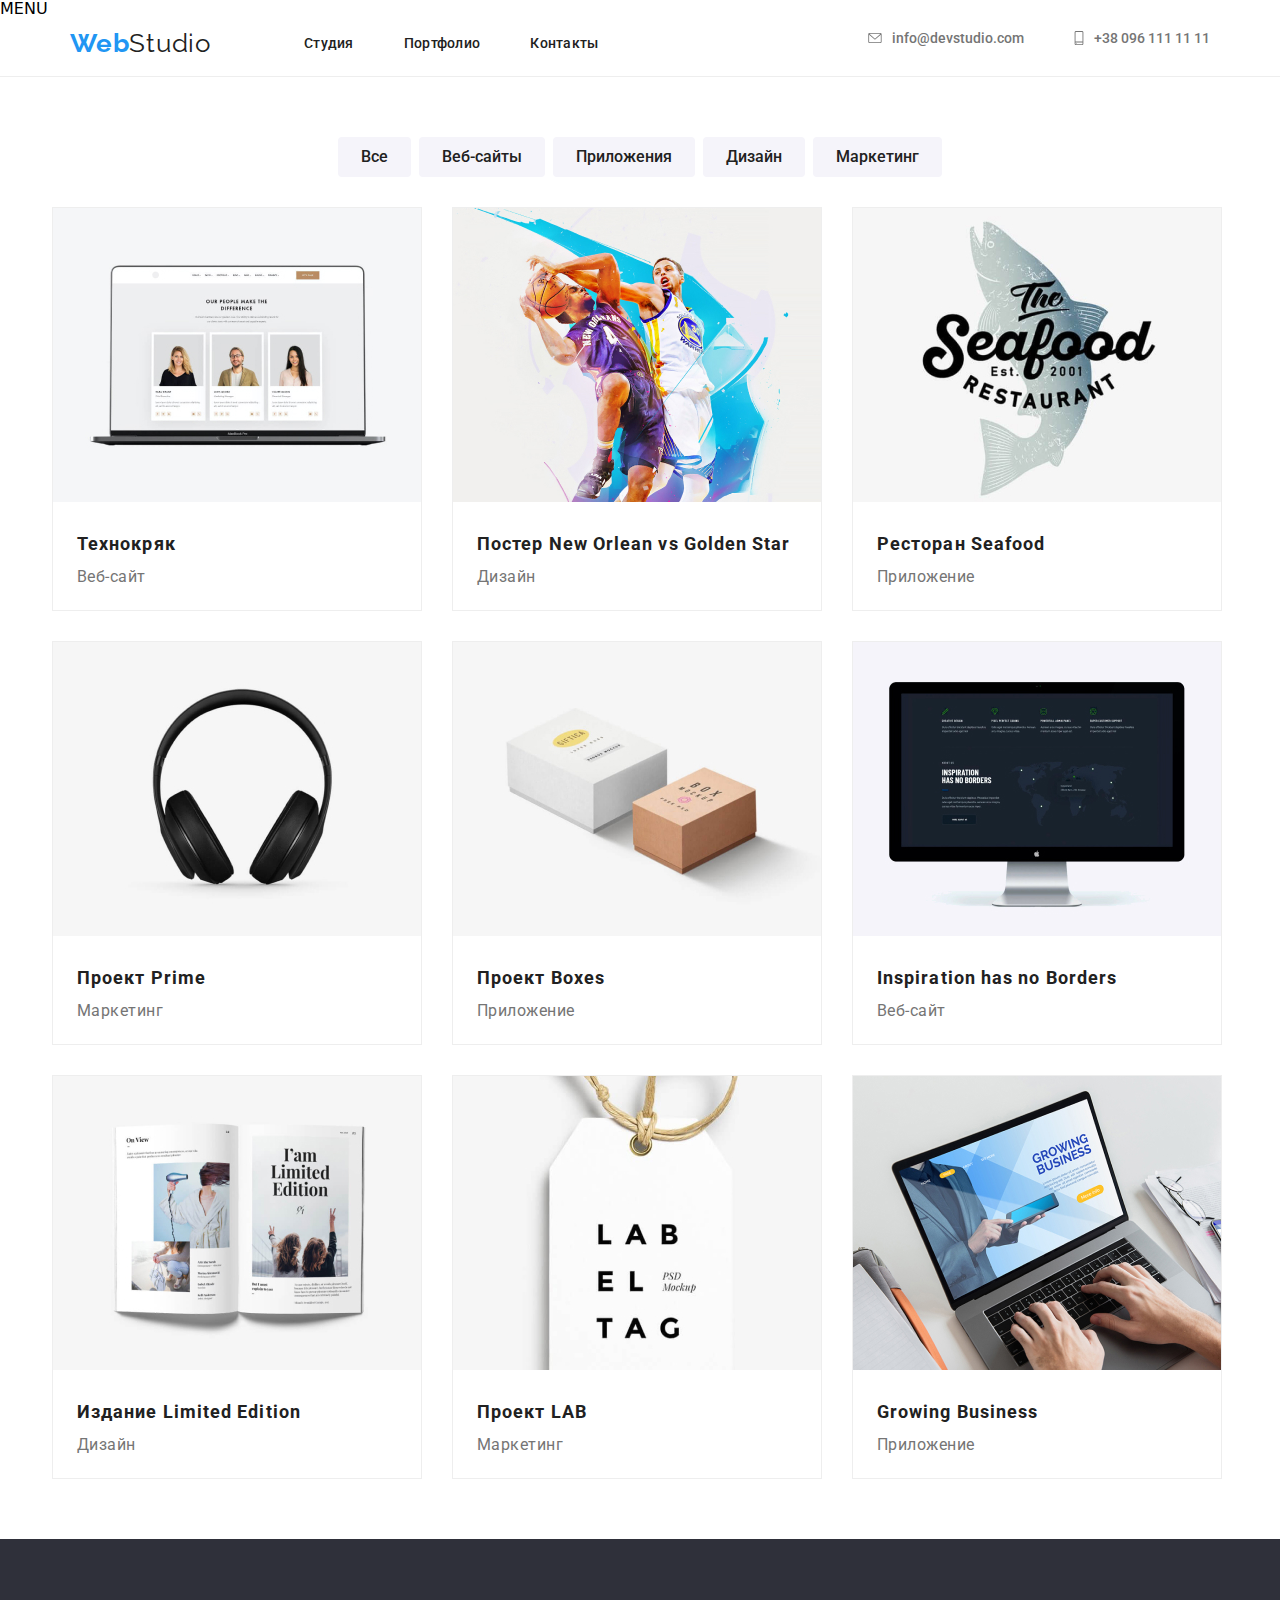
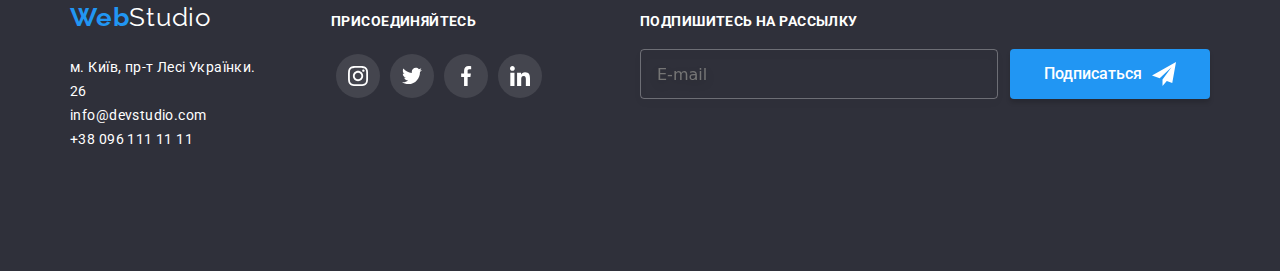
==== portfolio.html @ 4d4c4980 "08" ====
<!DOCTYPE html>
<html lang="en">
<head>
    <meta charset="UTF-8">
    <meta name="viewport" content="width=device-width, initial-scale=1.0">
    <title>WebStudio</title>
    <link rel="stylesheet" href="https://cdnjs.cloudflare.com/ajax/libs/modern-normalize/1.0.0/modern-normalize.min.css">
    <link rel="preconnect" href="https://fonts.gstatic.com">
    <link rel="preconnect" href="https://fonts.gstatic.com">
    <link rel="preconnect" href="https://fonts.gstatic.com">
    <link rel="preconnect" href="https://fonts.gstatic.com">
    <link rel="preconnect" href="https://fonts.gstatic.com">
    <link
        href="https://fonts.googleapis.com/css2?family=Oleo+Script&family=Raleway:wght@700&family=Roboto:wght@400;500;700;900&display=swap"
        rel="stylesheet">
    <link rel="stylesheet" href="./css/main.min.css">
</head>
<body>
<header>
    <nav class="container-nav">
        <div class="logo-header">
            <a class="main-logo" href="./">
                <span class="logo-blue">Web</span><span class="logo">Studio</span>
            </a>
        </div>

        <ul class="head-nav-link">
            <li class="nav-li">
                <a class="nav-link current-link" href="./index.html">Студия</a>
            </li>
            <li class="nav-li">
                <a class="nav-link" href="./portfolio.html">Портфолио</a>
            </li>
            <li class="nav-li">
                <a class="nav-link" href="/">Контакты</a>
            </li>
        </ul>

        <ul class="head-add">
            <li class="add-li">
                <a class="add-link" href="mailto:info@devstudio.com">
                    <svg class="mail-icon" width="16px" height="12px">
                        <use href="./photo/icomoon/symbol-defs.svg#icon-envelope"></use>
                    </svg>
                    info@devstudio.com
                </a>
            </li>
            <li class="add-li">
                <a class="add-link" href="tel:+380961111111">
                    <svg class="tel-icon" width="10px" height="16px">
                        <use href="./photo/icomoon/symbol-defs.svg#icon-smartphone"></use>
                    </svg>
                    +38 096 111 11 11
                </a>
            </li>
        </ul>


        <button type="button" class="menu-button" aria-expanded="false">
            <svg class="header_menu-icon" width="40px" height="40px" aria-label="переключатель меню мобильного">

                <use class="icon-menu" href="./photo/icomoon/symbol-defs.svg#icon-menu"></use>
                <use class="icon-cross" href="./photo/icomoon/symbol-defs.svg#icon-close-phone"></use>
            </svg>
        </button>

        <div class="menu-container" data-menu>
            MENU
        </div>

    </nav>
</header>

    <main>
        <div class="portfolio-section">
            <div class="portfolio-container">
             <!-- BUTTONS -->
                <section class="portfolio-buttons-section">
                    <ul class="portfolio-buttons-ul">
                    <li class="portfolio-buttons-li"><button type="button" class="portfolio-button">Все</button></li>
                    <li class="portfolio-buttons-li"><button type="button" class="portfolio-button">Веб-сайты</button></li>
                    <li class="portfolio-buttons-li"><button type="button" class="portfolio-button">Приложения</button></li>
                    <li class="portfolio-buttons-li"><button type="button" class="portfolio-button">Дизайн</button></li>
                    <li class="portfolio-buttons-li"><button type="button" class="portfolio-button">Маркетинг</button></li>
                    </ul>
                </section>
                
             <!--  PORTFOLIO PHOTO -->
        
                <ul class="photo-ul">
                    <li class="photo-element">
                            <a class="pic-link" href="#">
                                <div class="photo-portfolio">
                                    <img class="portfolio_photo-file" src="./photoPortfolio/img.jpg" alt="фото сайта">
                                    <div class="portfolio-overlay">
                                        <p class="ppt">
                                            Технокряк это современная площадка распространения коронавируса.
                                             Компании используют эту платформу для цифрового
                                            шпионажа и атак на защищённые сервера конкурентов.
                                        </p>
                                    </div>
                                </div>
                                
                                <div class="Portfolio-text">
                                    <h4 class="name-project">Технокряк</h4>
                                    <p class="about-project">Веб-сайт</p>
                                </div>
                            </a>
                    </li>
                        
                    <li class="photo-element">
                            <a class="pic-link" href="#">
                                <div class="photo-portfolio">
                                    <img class="portfolio_photo-file" src="./photoPortfolio/img-2.jpg" alt="постер дизайн">
                                    <div class="portfolio-overlay">
                                    
                                    </div>
                                </div>
                                
                                <div class="Portfolio-text">
                                    <h4 class="name-project">Постер New Orlean vs Golden Star</h4>
                                    <p class="about-project">Дизайн</p>
                                </div>
                            </a>
                    </li>
                        
                    <li class="photo-element">
                            <a class="pic-link" href="#">
                                <div class="photo-portfolio">
                                    <img class="portfolio_photo-file" src="./photoPortfolio/img-3.jpg" alt="Приложения ресторана" >
                                    <div class="portfolio-overlay">
                                    </div>
                                 </div>    
                            
                            <div class="Portfolio-text">
                                <h4 class="name-project">Ресторан Seafood</h4>
                                <p class="about-project">Приложение</p>
                            </div>
                            </a>
                    </li>
                        
                    <li class="photo-element">
                            <a class="pic-link" href="#">
                                <div class="photo-portfolio">
                                    <img class="portfolio_photo-file" src="./photoPortfolio/img-4.jpg" alt="фото наушников" >
                                    <div class="portfolio-overlay">
                                    
                                    </div>
                                </div>
                                <div class="Portfolio-text">
                                    <h4 class="name-project">Проект Prime</h4>
                                    <p class="about-project">Маркетинг</p>
                                </div>
                            </a>
                    </li>
                        
                    <li class="photo-element">
                            <a class="pic-link" href="#">
                                <div class="photo-portfolio">
                                    <img class="portfolio_photo-file" src="./photoPortfolio/img-5.jpg" alt="коробки" >
                                    <div class="portfolio-overlay">
                                    
                                    </div>
                                </div>
                                <div class="Portfolio-text">
                                    <h4 class="name-project">Проект Boxes</h4>
                                    <p class="about-project">Приложение</p>
                                </div>
                            </a>
                    </li>
                        
                    <li class="photo-element">
                            <a class="pic-link" href="#">
                                <div class="photo-portfolio">
                                    <img class="portfolio_photo-file" src="./photoPortfolio/img-6.jpg" alt="Фото Веб-сайт" >
                                    <div class="portfolio-overlay">
                                    
                                    </div>
                                </div>
                                <div class="Portfolio-text">
                                    <h4 class="name-project">Inspiration has no Borders</h4>
                                    <p class="about-project">Веб-сайт</p>
                                </div>
                            </a>
                    </li>
                        
                    <li class="photo-element">
                            <a class="pic-link" href="#">
                                <div class="photo-portfolio">
                                    <img class="portfolio_photo-file" src="./photoPortfolio/img-7.jpg" alt="книга" >
                                    <div class="portfolio-overlay">
                                    
                                    </div>
                                </div>
                                <div class="Portfolio-text">
                                    <h4 class="name-project">Издание Limited Edition</h4>
                                    <p class="about-project">Дизайн</p>
                                </div>
                            </a>
                    </li>
                        
                    <li class="photo-element">
                            <a class="pic-link" href="#">
                                <div class="photo-portfolio">
                                    <img class="portfolio_photo-file" src="./photoPortfolio/img-8.jpg" alt="бирка" >
                                    <div class="portfolio-overlay">
                                    
                                    </div>
                                </div>
                                <div class="Portfolio-text">
                                    <h4 class="name-project">Проект LAB</h4>
                                    <p class="about-project">Маркетинг</p>
                                </div>
                            </a>
                    </li>
                        
                    <li class="photo-element">
                            <a class="pic-link" href="#">
                                <div class="photo-portfolio">
                                    <img class="portfolio_photo-file" src="./photoPortfolio/img-9.jpg" alt="ноутбук" >
                                    <div class="portfolio-overlay">
                                    
                                    </div>
                                </div>
                                <div class="Portfolio-text">
                                <h4 class="name-project">Growing Business</h4>
                                <p class="about-project">Приложение</p>
                                </div>
                            </a>
                    </li>
                </ul>
            </div>
        </div>
    </main>

<footer>
    <div class="footer-container">
        <!-- Addres -->
        <div class="footer_tablet-container">
            <div class="footer_address-logo">
                <div class="footer-logo">
                    <a href="./"><span class="logo-foot">Web</span><span class="logo-white">Studio</span></a>
                </div>

                <div class=".footer_addres-container">
                    <ul class="footer-ul">
                        <li>
                            <a class="footer_addres"
                                href="https://www.google.com.ua/maps/place/%D0%B1%D1%83%D0%BB%D1%8C%D0%B2%D0%B0%D1%80+%D0%9B%D0%B5%D1%81%D1%96+%D0%A3%D0%BA%D1%80%D0%B0%D1%97%D0%BD%D0%BA%D0%B8,+26,+%D0%9A%D0%B8%D1%97%D0%B2,+02000/@50.4265807,30.5361971,17z/data=!3m1!4b1!4m5!3m4!1s0x40d4cf0e033ecbe9:0x57a4dffefec77da0!8m2!3d50.4265807!4d30.5383858?hl=uk">
                                м. Київ, пр-т Лесі Українки. 26
                            </a>
                        </li>
                        <li>
                            <a class="footer_addres" href="mailto:info@devstudio.com">info@devstudio.com</a>
                        </li>
                        <li>
                            <a class="footer_addres" href="tel:+380961111111">+38 096 111 11 11</a>
                        </li>
                    </ul>
                </div>
            </div>
            <!-- Social -->
            <div class="footer-social">
                <div class="foot-txt">
                    <h3 class="follow-text">ПРИСОЕДИНЯЙТЕСЬ</h3>
                </div>

                <div class="footer_social-container">
                    <ul class="social-block-footer">
                        <li class="social-li">
                            <a class="social-link-footer" href="">
                                <svg class="social-icon">
                                    <use href="./photo/icomoon/symbol-defs.svg#icon-instagram"></use>
                                </svg>
                            </a>
                        </li>
                        <li class="social-li">
                            <a class="social-link-footer" href="">
                                <svg class="social-icon">
                                    <use href="./photo/icomoon/symbol-defs.svg#icon-twitter"></use>
                                </svg>
                            </a>
                        </li>
                        <li class="social-li">
                            <a class="social-link-footer" href="">
                                <svg class="social-icon">
                                    <use href="./photo/icomoon/symbol-defs.svg#icon-facebook"></use>
                                </svg>
                            </a>
                        </li>
                        <li class="social-li">
                            <a class="social-link-footer" href="">
                                <svg class="social-icon">
                                    <use href="./photo/icomoon/symbol-defs.svg#icon-linkedin"></use>
                                </svg>
                            </a>
                        </li>
                    </ul>
                </div>
            </div>
        </div>
        <!-- Follow modal -->
        <div class="send-container">
            <p class="follow-text">Подпишитесь на рассылку</p>
            <form autocomplete="off" class="footer-form">
                <label>
                    <input type="email" placeholder="E-mail" class="footer-follow" />
                </label>

                <button class="follow-button">
                    Подписаться
                    <svg class="sand-icon">
                        <use href="./photo/icomoon/symbol-defs.svg#icon-icon-send"></use>
                    </svg>
                </button>
            </form>
        </div>
    </div>
</footer>
    
</body>
</html>
---- css/main.min.css ----
.modal{top:50%;left:50%;-webkit-transform:translate(-50%, -50%);transform:translate(-50%, -50%)}body{background-color:#fff}ul{margin:0;padding:0;list-style:none}li{list-style:none}a{text-decoration:none;font-style:normal}p{color:#757575}.container{width:1170px;padding-left:15px;padding-right:15px;margin-left:auto;margin-right:auto}.footer-container{margin-left:auto;margin-right:auto;width:480px;padding-left:15px;padding-right:15px;background-color:#2f303a;padding-top:60px;padding-bottom:60px}@media screen and (min-width: 768px){.footer-container{width:768px}}@media screen and (min-width: 1170px){.footer-container{width:1170px;-webkit-box-align:baseline;-ms-flex-align:baseline;align-items:baseline;-webkit-box-pack:justify;-ms-flex-pack:justify;justify-content:space-between;display:-webkit-box;display:-ms-flexbox;display:flex}}@media screen and (min-width: 1170px){footer{max-width:1600px;background-color:#2f303a}.footer-social{margin-left:70px}}@media screen and (min-width: 480px) and (max-width: 767px){.footer_tablet-container{display:inline-block}}@media screen and (min-width: 768px){.footer_tablet-container{display:-webkit-box;display:-ms-flexbox;display:flex;-ms-flex-pack:distribute;justify-content:space-around}}@media screen and (min-width: 1170px){.footer_tablet-container{-webkit-box-align:baseline;-ms-flex-align:baseline;align-items:baseline;-webkit-box-pack:justify;-ms-flex-pack:justify;justify-content:space-between;display:-webkit-box;display:-ms-flexbox;display:flex}}.footer-logo{display:-webkit-box;display:-ms-flexbox;display:flex;-webkit-box-pack:center;-ms-flex-pack:center;justify-content:center}@media screen and (min-width: 1170px){.footer-logo{-webkit-box-pack:start;-ms-flex-pack:start;justify-content:start}}.footer_social-container{display:-webkit-box;display:-ms-flexbox;display:flex;-webkit-box-pack:center;-ms-flex-pack:center;justify-content:center;margin-top:20px;margin-bottom:60px}.logo-foot{color:#2196f3;font-family:Raleway;font-size:26px;font-style:normal;font-weight:700;line-height:31px;letter-spacing:0.03em;text-align:left}.logo-white{color:#fff;font-family:Raleway;font-size:26px;font-style:normal;font-weight:400;line-height:36px;letter-spacing:0.03em;text-align:left}.footer_addres{color:#fff;font-family:Roboto;font-size:14px;font-style:normal;font-weight:400;line-height:24px;letter-spacing:0.03em}.footer-ul{text-align:center;margin-top:20px;margin-bottom:60px}@media screen and (min-width: 1170px){.footer-ul{text-align:left}}.footer_social-container{display:-webkit-box;display:-ms-flexbox;display:flex;-webkit-box-pack:center;-ms-flex-pack:center;justify-content:center;margin-top:20px;margin-bottom:60px}.social-block-footer{display:-webkit-inline-box;display:-ms-inline-flexbox;display:inline-flex;-webkit-box-pack:justify;-ms-flex-pack:justify;justify-content:space-between;-webkit-box-align:center;-ms-flex-align:center;align-items:center}.social-link-footer{border-radius:50%;display:-webkit-inline-box;display:-ms-inline-flexbox;display:inline-flex;-webkit-box-pack:center;-ms-flex-pack:center;justify-content:center;-webkit-box-align:center;-ms-flex-align:center;align-items:center;width:44px;height:44px;color:#fff;background-color:rgba(255,255,255,0.1);-webkit-transition:background-color 250ms linear;transition:background-color 250ms linear}.social-link-footer:hover,.social-link-footer:focus{color:#fff;background-color:#2196f3}.social-li{margin:5px}.send-container{width:450px;text-align:center}@media screen and (min-width: 768px){.send-container{margin-right:auto;margin-left:auto}}@media screen and (min-width: 1170px){.send-container{margin-left:93px;margin-right:0;text-align:left;width:auto}}.follow-text{text-align:center;margin:0;font-family:Roboto;font-size:14px;font-style:normal;font-weight:700;line-height:16px;letter-spacing:0.03em;color:#ffffff;text-transform:uppercase}@media screen and (min-width: 1170px){.follow-text{text-align:left}}.send-container .follow-text{margin-bottom:20px}.footer-form{margin-right:auto;margin-left:auto}@media screen and (min-width: 1170px){.footer-form{display:-webkit-box;display:-ms-flexbox;display:flex;-webkit-box-align:center;-ms-flex-align:center;align-items:center}}.footer-follow{color:#ffffff;width:450px;height:50px;border:1px solid rgba(255,255,255,0.3);-webkit-box-sizing:border-box;box-sizing:border-box;-webkit-filter:drop-shadow(0px 4px 4px rgba(0,0,0,0.15));filter:drop-shadow(0px 4px 4px rgba(0,0,0,0.15));border-radius:4px;background:rgba(33,150,243,0);padding-left:16px}@media screen and (min-width: 1170px){.footer-follow{width:358px}}.follow-button{margin-top:20px;display:-webkit-inline-box;display:-ms-inline-flexbox;display:inline-flex;-webkit-box-align:center;-ms-flex-align:center;align-items:center;-webkit-box-pack:center;-ms-flex-pack:center;justify-content:center;width:200px;height:50px;border-style:none;outline:none;font-family:Roboto;font-size:16px;font-style:normal;font-weight:500;color:#fff;background-color:#2196f3;-webkit-box-shadow:0px 4px 4px rgba(0,0,0,0.15);box-shadow:0px 4px 4px rgba(0,0,0,0.15);border:1px solid transparent;border-radius:4px;text-align:center;text-decoration:none;line-height:26px}@media screen and (min-width: 1170px){.follow-button{margin-left:12px;margin-top:0}}.sand-icon{margin-left:10px;width:24px;height:24px;fill:#fff}.is-hidden{display:none}.backdrop{position:fixed;top:0;left:0;width:100%;height:100%;background-color:rgba(0,0,0,0.2)}.modal{width:528px;height:581px;background-color:#fff;position:absolute}.modal-close{position:absolute;top:8px;right:8px;width:30px;height:30px;border-radius:50%;background:#ffffff;border:1px solid rgba(0,0,0,0.1)}.modal-x{position:absolute;top:50%;left:50%;-webkit-transform:translate(-50%, -50%);transform:translate(-50%, -50%);fill:#212121}.modal-close .modal-x:hover{fill:#2196f3}.modal-container{display:inline-block;margin:40px}.modal-text{margin:0;padding-bottom:12px;font-family:Roboto;font-size:20px;font-style:normal;font-weight:700;line-height:23px;letter-spacing:0.03em}.input{width:448px;height:40px;border:1px solid rgba(33,33,33,0.2);-webkit-box-sizing:border-box;box-sizing:border-box;border-radius:4px;padding-left:35px}.input:focus,.input:hover{border:1px solid #2196f3;cursor:pointer}.input:focus+.modal-icon{fill:#2196f3}.input:hover+.modal-icon{fill:#2196f3}.textarea-madal{width:448px;height:120px;border:1px solid rgba(33,33,33,0.2);-webkit-box-sizing:border-box;box-sizing:border-box;border-radius:4px}.name-modal{margin-bottom:4px;font-family:Roboto;font-style:normal;font-weight:normal;font-size:12px;line-height:14px;letter-spacing:0.01em;color:#757575}.phone-modal{margin-bottom:4px;margin-top:10px;font-family:Roboto;font-style:normal;font-weight:normal;font-size:12px;line-height:14px;letter-spacing:0.01em;color:#757575}.mail-modal{margin-bottom:4px;margin-top:10px;font-family:Roboto;font-style:normal;font-weight:normal;font-size:12px;line-height:14px;letter-spacing:0.01em;color:#757575}.text-extra{margin-bottom:4px;margin-top:10px;font-family:Roboto;font-size:12px;line-height:14px;letter-spacing:0.01em;color:#757575}.textarea-madal{border:1px solid rgba(33,33,33,0.2);-webkit-box-sizing:border-box;box-sizing:border-box;border-radius:4px;resize:none;padding-top:12px;padding-left:16px}.textarea-madal:focus,.textarea-madal:hover{border:1px solid #2196f3;cursor:pointer}.checkbox-modal{margin-top:20px}.label{display:-webkit-box;display:-ms-flexbox;display:flex;-webkit-box-align:center;-ms-flex-align:center;align-items:center}.checkbox{-webkit-appearance:none;-moz-appearance:none;appearance:none}.checkbox-icon{display:inline-block;width:16px;height:15px;border:2px solid black;border-radius:4px;margin-right:7px}.checkbox:checked+.checkbox-icon{border-color:transparent;background-color:#2196f3;background-image:url(../photo/icon-check.svg);background-size:contain;background-origin:border-box}.text-agre{font-family:Roboto;font-style:normal;font-weight:normal;font-size:14px;line-height:24px;letter-spacing:0.03em;color:#757575}.agre-link{font-family:Roboto;font-style:normal;font-weight:normal;font-size:14px;line-height:24px;letter-spacing:0.03em;-webkit-text-decoration-line:underline;text-decoration-line:underline;color:#2196f3}.button-modal{margin-left:50%;margin-right:50%;-webkit-transform:translateX(-50%);transform:translateX(-50%);margin-top:30px;width:200px;height:50px;border-style:none;outline:none;font-family:Roboto;font-size:16px;font-style:normal;font-weight:500;color:#fff;border:1px solid transparent;border-radius:4px;text-align:center;text-decoration:none;line-height:26px;background-color:#2196f3;-webkit-box-shadow:0px 1px 3px rgba(0,0,0,0.12),0px 1px 1px rgba(0,0,0,0.14),0px 2px 1px rgba(0,0,0,0.2);box-shadow:0px 1px 3px rgba(0,0,0,0.12),0px 1px 1px rgba(0,0,0,0.14),0px 2px 1px rgba(0,0,0,0.2)}.modal-icon-container{position:relative}.modal-icon{position:absolute;left:12px;top:50%;-webkit-transform:translateY(-50%);transform:translateY(-50%);width:18px;height:18px;fill:#212121}header{border-bottom:1px solid #eeeeee;position:relative}.container-nav{background-color:#fff;-webkit-box-align:center;-ms-flex-align:center;align-items:center;display:-webkit-box;display:-ms-flexbox;display:flex;width:450px;padding-left:15px;padding-right:15px;margin-left:auto;margin-right:auto}.container-nav .logo-blue{color:#2196f3;font-family:Raleway;font-style:normal;font-weight:bold;font-size:24px;line-height:28px;letter-spacing:0.03em}@media screen and (min-width: 1170px){.container-nav .logo-blue{color:#2196f3;font-family:Raleway;font-size:26px;font-style:normal;font-weight:700;line-height:31px;letter-spacing:0.03em;text-align:left}}.container-nav .logo{color:#212121;font-family:Raleway;font-style:normal;font-weight:bold;font-size:24px;line-height:28px;letter-spacing:0.03em}@media screen and (min-width: 1170px){.container-nav .logo{color:#212121;font-family:Raleway;font-size:26px;font-style:normal;font-weight:400;line-height:36px;letter-spacing:0.03em;text-align:left}}.container-nav .logo-header{padding-top:16px;padding-bottom:16px}@media screen and (min-width: 1170px){.container-nav .logo-header{padding-top:24px;padding-bottom:15px}}.container-nav .menu-button{z-index:1;left:0;background-color:transparent;border:none;cursor:pointer;color:#212121;margin-left:auto}@media screen and (min-width: 767px){.container-nav .menu-button{display:none}}.container-nav .header_menu-icon{fill:currentColor}.container-nav .menu-button .icon-cross{display:none}.container-nav .menu-button.is-open .icon-cross{display:block}.container-nav .menu-button.is-open .icon-menu{display:none}.container-nav .menu-container{position:absolute;background-color:#fff;top:0;right:0;left:0;width:100vh}.container-nav .menu-container.is-open{display:block}.container-nav .head-nav-link{display:none}@media screen and (min-width: 768px){.container-nav .head-nav-link{display:-webkit-box;display:-ms-flexbox;display:flex;margin-left:88px}}@media screen and (min-width: 1170px){.container-nav .head-nav-link{display:-webkit-box;display:-ms-flexbox;display:flex;margin-left:93px}}.container-nav .nav-link{position:relative;display:block;padding-top:25px;padding-bottom:25px;margin-top:10px;color:#212121;font-family:Roboto;font-size:14px;font-weight:500;line-height:16px;letter-spacing:0.02em;-webkit-transition:color 250ms linear;transition:color 250ms linear}.container-nav .nav-link::after{content:"";position:absolute;bottom:0;left:0;display:block;width:100%;height:4px;border-radius:4px;background-color:#2196f3;opacity:0;-webkit-transition:opacity 250ms linear;transition:opacity 250ms linear}.container-nav .nav-link .current-link.nav-link::after,.container-nav .nav-link .nav-link:hover::after{opacity:1}.container-nav .nav-link:hover::after,.container-nav .nav-link:focus::after{opacity:1}.container-nav .nav-link:focus,.container-nav .nav-link:hover{color:#2196f3}.container-nav .head-nav-link .nav-li+.nav-li{margin-left:50px}.container-nav .head-add{display:none}@media (min-width: 768px){.container-nav .head-add{display:block;margin-left:auto}}@media screen and (min-width: 1170px){.container-nav .head-add{display:-webkit-box;display:-ms-flexbox;display:flex;margin-left:auto}}.container-nav .tel-icon{margin-right:8px;fill:currentColor;width:10px;height:14px}@media screen and (min-width: 1170px){.container-nav .tel-icon{margin-right:10px}}.container-nav .mail-icon{margin-right:8px;fill:currentColor;width:14px;height:10px}@media screen and (min-width: 1170px){.container-nav .mail-icon{margin-right:10px}}.container-nav .add-link{padding-top:5px;padding-bottom:5px;color:#757575;font-family:Roboto;font-size:12px;font-style:normal;font-weight:500;-webkit-transition:color 250ms linear;transition:color 250ms linear}.container-nav .add-link:focus,.container-nav .add-link:hover{color:#2196f3}@media screen and (min-width: 1170px){.container-nav .add-link{display:-webkit-inline-box;display:-ms-inline-flexbox;display:inline-flex;-webkit-box-align:center;-ms-flex-align:center;align-items:center;-webkit-box-pack:center;-ms-flex-pack:center;justify-content:center;padding-top:20px;padding-bottom:20px;color:#757575;font-family:Roboto;font-size:14px;font-style:normal;font-weight:500;-webkit-transition:color 250ms linear;transition:color 250ms linear}.container-nav .add-link:focus,.container-nav .add-link:hover{color:#2196f3}}@media screen and (min-width: 1170px){.container-nav .head-add .add-li+.add-li{margin-left:50px}}@media screen and (min-width: 768px){.container-nav{width:738px}}@media screen and (min-width: 1170px){.container-nav{width:1170px}}.hero-section{margin-left:auto;margin-right:auto;min-width:480px}.hero-container{background-image:-webkit-gradient(linear, left top, left bottom, from(rgba(47,48,58,0.4)), to(rgba(47,48,58,0.4))),url(../photo/img_tel/Header.jpg);background-image:linear-gradient(to bottom, rgba(47,48,58,0.4), rgba(47,48,58,0.4)),url(../photo/img_tel/Header.jpg);background-color:#2f303a;background-position:center;background-size:cover;background-repeat:no-repeat;display:-webkit-box;display:-ms-flexbox;display:flex;height:400px;-webkit-box-orient:vertical;-webkit-box-direction:normal;-ms-flex-direction:column;flex-direction:column;-webkit-box-align:center;-ms-flex-align:center;align-items:center;-webkit-box-pack:center;-ms-flex-pack:center;justify-content:center}@media screen and (min-device-pixel-ratio: 2), screen and (-webkit-min-device-pixel-ratio: 2), screen and (min-resolution: 192dpi), screen and (min-resolution: 2dppx){.hero-container{background-image:-webkit-gradient(linear, left top, left bottom, from(rgba(47,48,58,0.4))),url(../photo/img_tel/Header_2x.jpg);background-image:linear-gradient(to bottom rgba(47,48,58,0.4), rgba(47,48,58,0.4)),url(../photo/img_tel/Header_2x.jpg)}}@media screen and (min-width: 768px){.hero-container{background-image:-webkit-gradient(linear, left top, left bottom, from(rgba(47,48,58,0.4))),url(../photo/img_tab/Header.jpg);background-image:linear-gradient(to bottom rgba(47,48,58,0.4), rgba(47,48,58,0.4)),url(../photo/img_tab/Header.jpg)}}@media screen and (min-width: 768px) and (min-device-pixel-ratio: 2), screen and (min-width: 768px) and (-webkit-min-device-pixel-ratio: 2), screen and (min-width: 768px) and (min-resolution: 192dpi), screen and (min-width: 768px) and (min-resolution: 2dppx){.hero-container{background-image:-webkit-gradient(linear, left top, left bottom, from(rgba(47,48,58,0.4))),url(../photo/img_tab/Header_2x.jpg);background-image:linear-gradient(to bottom rgba(47,48,58,0.4), rgba(47,48,58,0.4)),url(../photo/img_tab/Header_2x.jpg)}}@media screen and (min-width: 1170px){.hero-container{background-image:-webkit-gradient(linear, left top, left bottom, from(rgba(47,48,58,0.4)), to(rgba(47,48,58,0.4))),url(../photo/hero-overlay-after.jpg);background-image:linear-gradient(to bottom, rgba(47,48,58,0.4), rgba(47,48,58,0.4)),url(../photo/hero-overlay-after.jpg)}}.hero-button{padding:10px 32px;margin-top:30px;min-width:200px;height:50px;border-style:none;outline:none;font-family:Roboto;font-size:16px;font-style:normal;font-weight:700;color:#fff;background-color:#2196f3;border:1px solid transparent;border-radius:4px;text-align:center;text-decoration:none;line-height:1px}.hero-text{color:#fff;font-family:Roboto;font-size:26px;margin-top:0px;margin-bottom:0px;font-style:normal;font-weight:900;font-size:26px;line-height:42px;text-align:center;letter-spacing:0.06em;text-transform:uppercase}@media screen and (min-width: 1170px){.hero-text{font-size:44px;font-style:normal;line-height:60px;margin-top:0px;margin-bottom:0px}}.hero-text-container{width:360px;margin:0 auto}@media screen and (min-width: 1170px){.hero-text-container{width:696px;margin:0 auto}}.advantage-section{margin-top:60px;margin-bottom:60px}@media screen and (min-width: 1170px){.advantage-section{margin-top:94px}}.advantage_container{width:480px;padding-left:15px;padding-right:15px;margin-left:auto;margin-right:auto}@media screen and (min-width: 768px){.advantage_container{width:738px;padding:0}}@media screen and (min-width: 1170px){.advantage_container{width:1170px}}@media screen and (min-width: 768px){.main-best-ul{width:738px;display:-webkit-box;display:-ms-flexbox;display:flex;-ms-flex-wrap:wrap;flex-wrap:wrap}}@media screen and (min-width: 1170px){.main-best-ul{width:1170px;display:-webkit-box;display:-ms-flexbox;display:flex;-ms-flex-wrap:nowrap;flex-wrap:nowrap}}.avantage_text-section{width:450px;margin-top:30px}@media screen and (min-width: 768px){.avantage_text-section{width:354px;margin-top:30px}}.advantage_card{display:-webkit-box;display:-ms-flexbox;display:flex;-webkit-box-align:center;-ms-flex-align:center;align-items:center;-webkit-box-pack:center;-ms-flex-pack:center;justify-content:center;border-radius:4px;width:450px;height:120px;background-color:#f5f4fa}@media screen and (min-width: 768px){.advantage_card{width:354px}}@media screen and (min-width: 1170px){.advantage_card{width:270px}}@media screen and (min-width: 768px) and (max-width: 1169px){.main-best-li:nth-child(2n){margin-right:0px}}@media screen and (min-width: 1170px){.main-best-ul .main-best-li+.main-best-li{margin-left:30px}}.main-best-li{margin-top:30px}@media screen and (min-width: 768px) and (max-width: 1169px){.main-best-li{margin-right:30px;margin-top:0;margin-bottom:30px}}@media screen and (min-width: 1170px){.main-best-li{width:270px}}@media screen and (min-width: 768px){.main-best-ul{display:-webkit-box;display:-ms-flexbox;display:flex}}.advantage_title{text-align:center;margin:0px;padding-bottom:10px;font-family:Roboto;font-style:normal;font-weight:bold;font-size:14px;line-height:16px;letter-spacing:0.03em;text-transform:uppercase}@media screen and (min-width: 1170px){.advantage_title{text-align:left}}.advantage_text{margin:0px;font-family:Roboto;font-size:14px;font-style:normal;font-weight:400;line-height:24px;letter-spacing:0.03em;text-align:left}@media screen and (min-width: 1170px){.advantage_text{width:270px}}.wwd-section{margin-top:94px;margin-top:94px;display:none}@media screen and (min-width: 1170px){.wwd-section{width:1170px;display:-webkit-box;display:-ms-flexbox;display:flex;-webkit-box-pack:center;-ms-flex-pack:center;justify-content:center;margin-left:auto;margin-right:auto}}.wwd-container{width:1170px;margin-left:auto;margin-right:auto}.wwd{margin:0px;font-family:Roboto;font-size:36px;font-style:normal;font-weight:700;line-height:42px;letter-spacing:0.03em;text-align:center}.wwd-img-ul{display:-webkit-box;display:-ms-flexbox;display:flex;padding-left:0px;padding-top:50px}.wwd-img-li{margin-right:30px;position:relative}.wwd-shadow{position:absolute;bottom:0;left:0;width:100%;height:70px;background:rgba(47,48,58,0.8)}.shadow-text{margin:0;padding-top:27px;font-family:Roboto;font-style:normal;font-weight:bold;font-size:14px;line-height:16px;text-align:center;letter-spacing:0.03em;text-transform:uppercase;color:#fff}.wwd-img-li:last-child{margin-right:0px}@media screen and (min-width: 480px) and (max-width: 590px){.team-section{width:480px}}@media screen and (min-width: 768px) and (max-width: 1169px){.team-section{width:768px}}@media screen and (min-width: 1170px){.team-section{padding-top:94px;padding-bottom:94px;background-color:#f5f4fa}}.team-container{width:480px;margin-top:60px;padding-bottom:60px;background-color:#f5f4fa;padding-left:15px;padding-right:15px;margin-left:auto;margin-right:auto}@media screen and (min-width: 768px){.team-container{width:768px}}@media screen and (min-width: 1170px){.team-container{width:1170px}}.team-ul{padding-top:50px;padding-left:0px}@media screen and (min-width: 768px) and (max-width: 1169px){.team-ul{width:768px;display:-webkit-inline-box;display:-ms-inline-flexbox;display:inline-flex;-ms-flex-wrap:wrap;flex-wrap:wrap;padding-left:0;margin-left:0}}@media screen and (min-width: 1170px){.team-ul{-webkit-box-pack:center;-ms-flex-pack:center;justify-content:center;padding-top:50px;display:-webkit-box;display:-ms-flexbox;display:flex;padding-left:0px}}.team-li{margin-right:auto;margin-left:auto;background-color:#fff;margin-bottom:30px;-webkit-box-shadow:0px 1px 3px rgba(0,0,0,0.12),0px 1px 1px rgba(0,0,0,0.14),0px 2px 1px rgba(0,0,0,0.2);box-shadow:0px 1px 3px rgba(0,0,0,0.12),0px 1px 1px rgba(0,0,0,0.14),0px 2px 1px rgba(0,0,0,0.2);border-radius:0px 0px 4px 4px}@media screen and (min-width: 768px) and (max-width: 1169px){.team-li{width:354px;margin-right:30px;margin-left:0}}@media screen and (min-width: 1170px){.team-li{width:270px}}@media screen and (min-width: 768px) and (max-width: 1169px){.team-li:nth-child(2n){margin-right:0px}}.team_img{width:450px;height:460px}@media screen and (min-width: 768px){.team_img{width:354px;height:374px}}@media screen and (min-width: 1170px){.team_img{width:270px;height:260px}}.social-link{border-radius:50%;display:-webkit-inline-box;display:-ms-inline-flexbox;display:inline-flex;-webkit-box-pack:center;-ms-flex-pack:center;justify-content:center;-webkit-box-align:center;-ms-flex-align:center;align-items:center;width:44px;height:44px;color:#afb1b8;background-color:#fff;-webkit-transition:color 250ms linear;transition:color 250ms linear;-webkit-transition:background-color 250ms linear;transition:background-color 250ms linear}.social-link:hover,.social-link:focus{color:#fff;background-color:#2196f3}.social-block{width:206px;padding-bottom:30px;display:-webkit-box;display:-ms-flexbox;display:flex;-webkit-box-pack:justify;-ms-flex-pack:justify;justify-content:space-between;-webkit-box-align:center;-ms-flex-align:center;align-items:center;margin-right:auto;margin-left:auto}.social-icon{width:20px;height:20px;fill:currentColor}.team-text{margin:0}.team{padding-top:60px;margin:0px;font-family:Roboto;font-size:36px;font-style:normal;font-weight:700;line-height:42px;letter-spacing:0.03em;text-align:center}.name{font-family:Roboto;font-size:16px;font-style:normal;font-weight:500;line-height:19px;letter-spacing:0.03em;text-align:center}.profession{font-family:Roboto;font-size:16px;font-style:normal;font-weight:400;line-height:19px;letter-spacing:0.03em;text-align:center}.clients-section{padding-top:60px;padding-bottom:60px}@media screen and (min-width: 1170px){.clients-section{padding-top:94px;padding-bottom:94px}}.clients-container{width:480px;padding-left:15px;padding-right:15px;margin-left:auto;margin-right:auto}@media screen and (min-width: 768px){.clients-container{width:768px}}@media screen and (min-width: 1170px){.clients-container{width:1170px;padding-left:15px;padding-right:15px;margin-left:auto;margin-right:auto}}.clients-ul{display:-webkit-box;display:-ms-flexbox;display:flex;-webkit-box-pack:center;-ms-flex-pack:center;justify-content:center;padding-top:50px;padding-left:0px;-ms-flex-wrap:wrap;flex-wrap:wrap}@media screen and (min-width: 1170px){.clients-ul{width:1170px;-ms-flex-wrap:nowrap;flex-wrap:nowrap}}@media screen and (min-width: 375px) and (max-width: 767px){.clients-li{margin-right:30px;margin-bottom:30px}.clients-li:nth-child(2n){margin-right:0px}}@media screen and (min-width: 768px) and (max-width: 1169px){.clients-li{margin-right:30px;margin-bottom:30px}.clients-li:nth-child(3n){margin-right:0px}}@media screen and (min-width: 1170px){.clients-li{margin:15px}}.clients-link{display:-webkit-inline-box;display:-ms-inline-flexbox;display:inline-flex;-webkit-box-pack:center;-ms-flex-pack:center;justify-content:center;-webkit-box-align:center;-ms-flex-align:center;align-items:center;width:210px;height:90px;border:1px solid #afb1b8;border-radius:4px;color:#afb1b8;-webkit-transition:color 250ms linear;transition:color 250ms linear}.clients-link:hover,.clients-link:focus{color:#2196f3;border-color:#2196f3}@media screen and (min-width: 1170px){.clients-link{width:170px}}.clients-icon{fill:currentColor}.photo-ul{width:450px;display:-webkit-box;display:-ms-flexbox;display:flex;-ms-flex-wrap:wrap;flex-wrap:wrap;padding-left:0px}@media screen and (min-width: 768px){.photo-ul{width:768px}}@media screen and (min-width: 1170px){.photo-ul{width:1170px}}.photo-element{width:450px;margin-bottom:30px}@media screen and (min-width: 768px) and (max-width: 1169px){.photo-element{width:354px;height:440px;margin-right:30px;-webkit-box-sizing:border-box;box-sizing:border-box}.photo-element:nth-child(2n){margin-right:0px}}@media screen and (min-width: 1170px){.photo-element{width:370px;height:404px;margin-right:30px}.photo-element:nth-child(3n){margin-right:0px}}.photo-portfolio{position:relative;overflow:hidden}.portfolio_photo-file{width:450px;height:294px}@media screen and (min-width: 768px){.portfolio_photo-file{width:354px;height:294px}}@media screen and (min-width: 1170px){.portfolio_photo-file{width:370px;height:294px}}.portfolio-overlay{position:absolute;left:0;top:0;width:100%;height:100%;background:rgba(33,150,243,0.9);-webkit-transition:-webkit-transform 250ms linear;transition:-webkit-transform 250ms linear;transition:transform 250ms linear;transition:transform 250ms linear, -webkit-transform 250ms linear;-webkit-transform:translateY(100%);transform:translateY(100%)}.pic-link{border:1px solid #eeeeee;-webkit-box-sizing:border-box;box-sizing:border-box;display:block}.pic-link:hover .portfolio-overlay{-webkit-transform:translateY(0);transform:translateY(0)}.pic-link:focus .portfolio-overlay{-webkit-transform:translateY(0);transform:translateY(0)}.pic-link:focus,.pic-link:hover{-webkit-box-shadow:0px 4px 4px rgba(0,0,0,0.25),0px 4px 4px rgba(0,0,0,0.25),0px 4px 4px rgba(0,0,0,0.25);box-shadow:0px 4px 4px rgba(0,0,0,0.25),0px 4px 4px rgba(0,0,0,0.25),0px 4px 4px rgba(0,0,0,0.25);cursor:pointer}@media screen and (min-width: 768px){.pic-link{width:354px;height:440px}}@media screen and (min-width: 1170px){.pic-link{width:370px;height:404px}}.name-project{color:#212121;font-family:Roboto;font-size:18px;font-style:normal;font-weight:700;line-height:36px;letter-spacing:0.06em;text-align:left;margin-top:0px;margin-bottom:0px}.about-project{font-family:Roboto;font-size:16px;font-style:normal;font-weight:400;line-height:30px;letter-spacing:0.03em;text-align:left;margin-top:0px;margin-bottom:0px}.Portfolio-text{margin-top:20px;margin-left:24px}.ppt{padding-left:24px;padding-top:63px;font-family:Roboto;font-style:normal;font-weight:normal;font-size:18px;line-height:28px;letter-spacing:0.03em;color:#ffffff}.portfolio-section{margin-top:60px;margin-bottom:60px}@media screen and (min-width: 768px){.portfolio-section{margin-bottom:30px}}.portfolio-container{width:480px;padding-left:15px;padding-right:15px;margin-left:auto;margin-right:auto}@media screen and (min-width: 768px){.portfolio-container{width:768px}}@media screen and (min-width: 1170px){.portfolio-container{width:1206px}}.portfolio-buttons-section{margin-bottom:40px}@media screen and (min-width: 768px){.portfolio-buttons-section{margin-bottom:30px}}.portfolio-buttons-ul{display:-webkit-box;display:-ms-flexbox;display:flex;-webkit-box-pack:start;-ms-flex-pack:start;justify-content:start;padding-left:0px;-ms-flex-wrap:wrap;flex-wrap:wrap}@media screen and (min-width: 768px){.portfolio-buttons-ul{-webkit-box-pack:center;-ms-flex-pack:center;justify-content:center}}.portfolio-buttons-li{margin-bottom:15px;padding-right:8px}.portfolio-buttons-li:last-child{padding-right:0px}@media screen and (min-width: 768px){.portfolio-buttons-li{margin-bottom:0}}.portfolio-button{padding:6px 22px;border-style:none;outline:none;font-family:Roboto;font-size:16px;font-style:normal;font-weight:500;color:#212121;background-color:#f5f4fa;border:1px solid transparent;border-radius:4px;text-align:center;text-decoration:none;line-height:26px;-webkit-transition:color 250ms linear;transition:color 250ms linear;-webkit-transition:background-color 250ms linear;transition:background-color 250ms linear}.portfolio-button:focus,.portfolio-button:hover{color:#fff;-webkit-box-shadow:0px 3px 1px rgba(0,0,0,0.1),0px 1px 2px rgba(0,0,0,0.08),0px 2px 2px rgba(0,0,0,0.12);box-shadow:0px 3px 1px rgba(0,0,0,0.1),0px 1px 2px rgba(0,0,0,0.08),0px 2px 2px rgba(0,0,0,0.12)}.portfolio-button:focus,.portfolio-button:hover{background-color:#2196f3;cursor:pointer}
/*# sourceMappingURL=main.min.css.map */
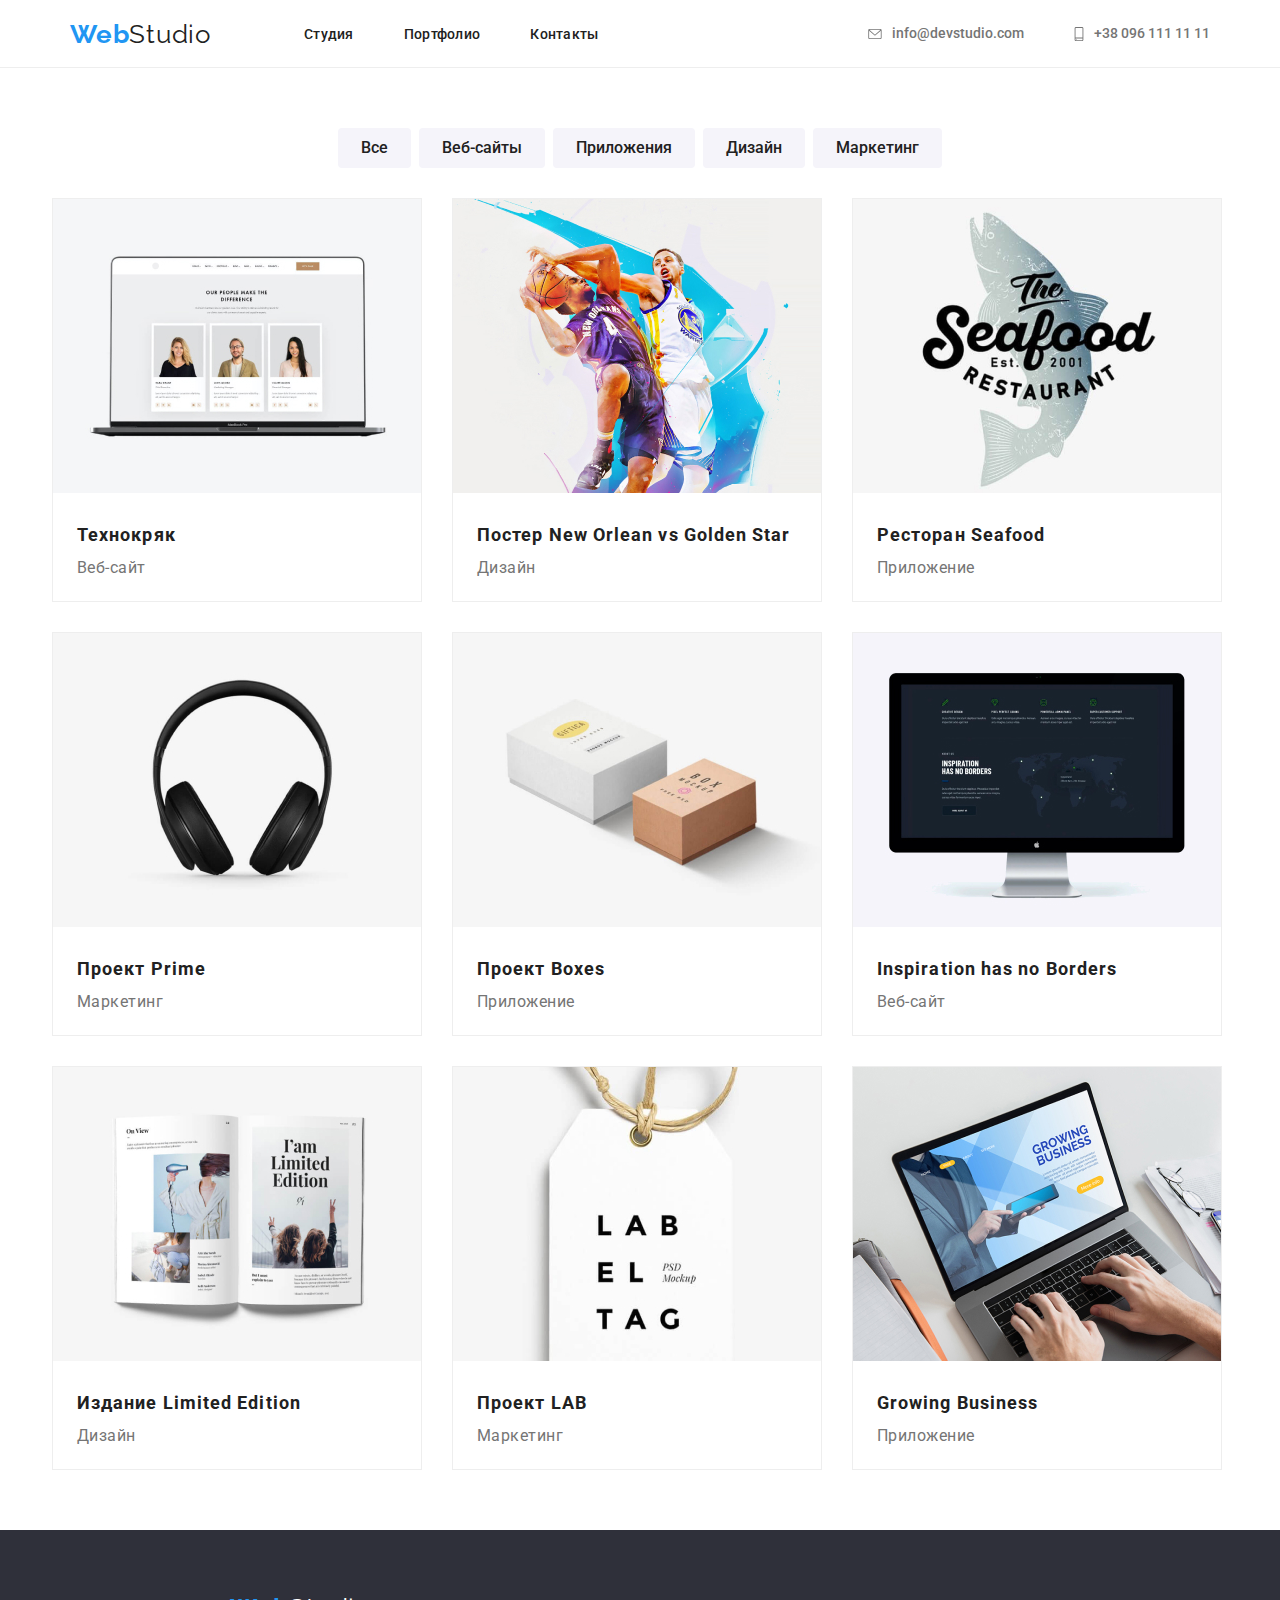
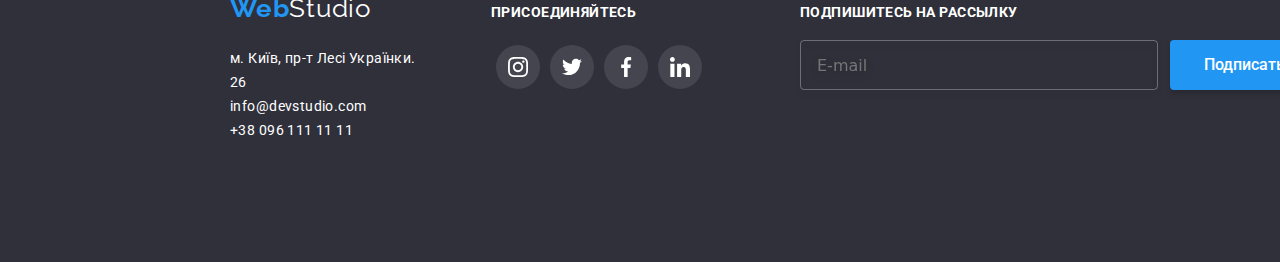
==== commit d2cdeda5: "h" ====
--- a/portfolio.html
+++ b/portfolio.html
@@ -24,49 +24,63 @@
             </a>
         </div>
 
-        <ul class="head-nav-link">
-            <li class="nav-li">
-                <a class="nav-link current-link" href="./index.html">Студия</a>
-            </li>
-            <li class="nav-li">
-                <a class="nav-link" href="./portfolio.html">Портфолио</a>
-            </li>
-            <li class="nav-li">
-                <a class="nav-link" href="/">Контакты</a>
-            </li>
-        </ul>
-
-        <ul class="head-add">
-            <li class="add-li">
-                <a class="add-link" href="mailto:info@devstudio.com">
-                    <svg class="mail-icon" width="16px" height="12px">
-                        <use href="./photo/icomoon/symbol-defs.svg#icon-envelope"></use>
-                    </svg>
-                    info@devstudio.com
-                </a>
-            </li>
-            <li class="add-li">
-                <a class="add-link" href="tel:+380961111111">
-                    <svg class="tel-icon" width="10px" height="16px">
-                        <use href="./photo/icomoon/symbol-defs.svg#icon-smartphone"></use>
-                    </svg>
-                    +38 096 111 11 11
-                </a>
-            </li>
-        </ul>
-
-
-        <button type="button" class="menu-button" aria-expanded="false">
+        <div class="menu-container" data-menu>
+            <ul class="head-nav-link">
+                <li class="nav-li">
+                    <a class="nav-link current-link" href="./index.html">Студия</a>
+                </li>
+                <li class="nav-li">
+                    <a class="nav-link" href="./portfolio.html">Портфолио</a>
+                </li>
+                <li class="nav-li">
+                    <a class="nav-link" href="/">Контакты</a>
+                </li>
+            </ul>
+
+
+            <ul class="head-add">
+                <li class="add-li">
+                    <a class="add-link header_mail" href="mailto:info@devstudio.com">
+                        <svg class="mail-icon" width="16px" height="12px">
+                            <use href="./photo/icomoon/symbol-defs.svg#icon-envelope"></use>
+                        </svg>
+                        info@devstudio.com
+                    </a>
+                </li>
+                <li class="add-li">
+                    <a class="header_tel" href="tel:+380961111111">
+                        <svg class="tel-icon" width="10px" height="16px">
+                            <use href="./photo/icomoon/symbol-defs.svg#icon-smartphone"></use>
+                        </svg>
+                        +38 096 111 11 11
+                    </a>
+                </li>
+            </ul>
+
+            <ul class="header_menu-link">
+                <li>
+                    <a class="header_links" href="#">Instagram</a>
+                </li>
+                <li>
+                    <a class="header_links" href="#">Twitter</a>
+                </li>
+                <li>
+                    <a class="header_links" href="#">Facebook</a>
+                </li>
+                <li>
+                    <a class="header_links-lost" href="#">LinkedIn</a>
+                </li>
+            </ul>
+
+        </div>
+
+        <button type="button" class="menu-button" data-menu-button aria-expanded="false">
             <svg class="header_menu-icon" width="40px" height="40px" aria-label="переключатель меню мобильного">
 
                 <use class="icon-menu" href="./photo/icomoon/symbol-defs.svg#icon-menu"></use>
                 <use class="icon-cross" href="./photo/icomoon/symbol-defs.svg#icon-close-phone"></use>
             </svg>
         </button>
-
-        <div class="menu-container" data-menu>
-            MENU
-        </div>
 
     </nav>
 </header>
--- a/css/main.min.css
+++ b/css/main.min.css
@@ -1,2 +1,2 @@
-.modal{top:50%;left:50%;-webkit-transform:translate(-50%, -50%);transform:translate(-50%, -50%)}body{background-color:#fff}ul{margin:0;padding:0;list-style:none}li{list-style:none}a{text-decoration:none;font-style:normal}p{color:#757575}.container{width:1170px;padding-left:15px;padding-right:15px;margin-left:auto;margin-right:auto}.footer-container{margin-left:auto;margin-right:auto;width:480px;padding-left:15px;padding-right:15px;background-color:#2f303a;padding-top:60px;padding-bottom:60px}@media screen and (min-width: 768px){.footer-container{width:768px}}@media screen and (min-width: 1170px){.footer-container{width:1170px;-webkit-box-align:baseline;-ms-flex-align:baseline;align-items:baseline;-webkit-box-pack:justify;-ms-flex-pack:justify;justify-content:space-between;display:-webkit-box;display:-ms-flexbox;display:flex}}@media screen and (min-width: 1170px){footer{max-width:1600px;background-color:#2f303a}.footer-social{margin-left:70px}}@media screen and (min-width: 480px) and (max-width: 767px){.footer_tablet-container{display:inline-block}}@media screen and (min-width: 768px){.footer_tablet-container{display:-webkit-box;display:-ms-flexbox;display:flex;-ms-flex-pack:distribute;justify-content:space-around}}@media screen and (min-width: 1170px){.footer_tablet-container{-webkit-box-align:baseline;-ms-flex-align:baseline;align-items:baseline;-webkit-box-pack:justify;-ms-flex-pack:justify;justify-content:space-between;display:-webkit-box;display:-ms-flexbox;display:flex}}.footer-logo{display:-webkit-box;display:-ms-flexbox;display:flex;-webkit-box-pack:center;-ms-flex-pack:center;justify-content:center}@media screen and (min-width: 1170px){.footer-logo{-webkit-box-pack:start;-ms-flex-pack:start;justify-content:start}}.footer_social-container{display:-webkit-box;display:-ms-flexbox;display:flex;-webkit-box-pack:center;-ms-flex-pack:center;justify-content:center;margin-top:20px;margin-bottom:60px}.logo-foot{color:#2196f3;font-family:Raleway;font-size:26px;font-style:normal;font-weight:700;line-height:31px;letter-spacing:0.03em;text-align:left}.logo-white{color:#fff;font-family:Raleway;font-size:26px;font-style:normal;font-weight:400;line-height:36px;letter-spacing:0.03em;text-align:left}.footer_addres{color:#fff;font-family:Roboto;font-size:14px;font-style:normal;font-weight:400;line-height:24px;letter-spacing:0.03em}.footer-ul{text-align:center;margin-top:20px;margin-bottom:60px}@media screen and (min-width: 1170px){.footer-ul{text-align:left}}.footer_social-container{display:-webkit-box;display:-ms-flexbox;display:flex;-webkit-box-pack:center;-ms-flex-pack:center;justify-content:center;margin-top:20px;margin-bottom:60px}.social-block-footer{display:-webkit-inline-box;display:-ms-inline-flexbox;display:inline-flex;-webkit-box-pack:justify;-ms-flex-pack:justify;justify-content:space-between;-webkit-box-align:center;-ms-flex-align:center;align-items:center}.social-link-footer{border-radius:50%;display:-webkit-inline-box;display:-ms-inline-flexbox;display:inline-flex;-webkit-box-pack:center;-ms-flex-pack:center;justify-content:center;-webkit-box-align:center;-ms-flex-align:center;align-items:center;width:44px;height:44px;color:#fff;background-color:rgba(255,255,255,0.1);-webkit-transition:background-color 250ms linear;transition:background-color 250ms linear}.social-link-footer:hover,.social-link-footer:focus{color:#fff;background-color:#2196f3}.social-li{margin:5px}.send-container{width:450px;text-align:center}@media screen and (min-width: 768px){.send-container{margin-right:auto;margin-left:auto}}@media screen and (min-width: 1170px){.send-container{margin-left:93px;margin-right:0;text-align:left;width:auto}}.follow-text{text-align:center;margin:0;font-family:Roboto;font-size:14px;font-style:normal;font-weight:700;line-height:16px;letter-spacing:0.03em;color:#ffffff;text-transform:uppercase}@media screen and (min-width: 1170px){.follow-text{text-align:left}}.send-container .follow-text{margin-bottom:20px}.footer-form{margin-right:auto;margin-left:auto}@media screen and (min-width: 1170px){.footer-form{display:-webkit-box;display:-ms-flexbox;display:flex;-webkit-box-align:center;-ms-flex-align:center;align-items:center}}.footer-follow{color:#ffffff;width:450px;height:50px;border:1px solid rgba(255,255,255,0.3);-webkit-box-sizing:border-box;box-sizing:border-box;-webkit-filter:drop-shadow(0px 4px 4px rgba(0,0,0,0.15));filter:drop-shadow(0px 4px 4px rgba(0,0,0,0.15));border-radius:4px;background:rgba(33,150,243,0);padding-left:16px}@media screen and (min-width: 1170px){.footer-follow{width:358px}}.follow-button{margin-top:20px;display:-webkit-inline-box;display:-ms-inline-flexbox;display:inline-flex;-webkit-box-align:center;-ms-flex-align:center;align-items:center;-webkit-box-pack:center;-ms-flex-pack:center;justify-content:center;width:200px;height:50px;border-style:none;outline:none;font-family:Roboto;font-size:16px;font-style:normal;font-weight:500;color:#fff;background-color:#2196f3;-webkit-box-shadow:0px 4px 4px rgba(0,0,0,0.15);box-shadow:0px 4px 4px rgba(0,0,0,0.15);border:1px solid transparent;border-radius:4px;text-align:center;text-decoration:none;line-height:26px}@media screen and (min-width: 1170px){.follow-button{margin-left:12px;margin-top:0}}.sand-icon{margin-left:10px;width:24px;height:24px;fill:#fff}.is-hidden{display:none}.backdrop{position:fixed;top:0;left:0;width:100%;height:100%;background-color:rgba(0,0,0,0.2)}.modal{width:528px;height:581px;background-color:#fff;position:absolute}.modal-close{position:absolute;top:8px;right:8px;width:30px;height:30px;border-radius:50%;background:#ffffff;border:1px solid rgba(0,0,0,0.1)}.modal-x{position:absolute;top:50%;left:50%;-webkit-transform:translate(-50%, -50%);transform:translate(-50%, -50%);fill:#212121}.modal-close .modal-x:hover{fill:#2196f3}.modal-container{display:inline-block;margin:40px}.modal-text{margin:0;padding-bottom:12px;font-family:Roboto;font-size:20px;font-style:normal;font-weight:700;line-height:23px;letter-spacing:0.03em}.input{width:448px;height:40px;border:1px solid rgba(33,33,33,0.2);-webkit-box-sizing:border-box;box-sizing:border-box;border-radius:4px;padding-left:35px}.input:focus,.input:hover{border:1px solid #2196f3;cursor:pointer}.input:focus+.modal-icon{fill:#2196f3}.input:hover+.modal-icon{fill:#2196f3}.textarea-madal{width:448px;height:120px;border:1px solid rgba(33,33,33,0.2);-webkit-box-sizing:border-box;box-sizing:border-box;border-radius:4px}.name-modal{margin-bottom:4px;font-family:Roboto;font-style:normal;font-weight:normal;font-size:12px;line-height:14px;letter-spacing:0.01em;color:#757575}.phone-modal{margin-bottom:4px;margin-top:10px;font-family:Roboto;font-style:normal;font-weight:normal;font-size:12px;line-height:14px;letter-spacing:0.01em;color:#757575}.mail-modal{margin-bottom:4px;margin-top:10px;font-family:Roboto;font-style:normal;font-weight:normal;font-size:12px;line-height:14px;letter-spacing:0.01em;color:#757575}.text-extra{margin-bottom:4px;margin-top:10px;font-family:Roboto;font-size:12px;line-height:14px;letter-spacing:0.01em;color:#757575}.textarea-madal{border:1px solid rgba(33,33,33,0.2);-webkit-box-sizing:border-box;box-sizing:border-box;border-radius:4px;resize:none;padding-top:12px;padding-left:16px}.textarea-madal:focus,.textarea-madal:hover{border:1px solid #2196f3;cursor:pointer}.checkbox-modal{margin-top:20px}.label{display:-webkit-box;display:-ms-flexbox;display:flex;-webkit-box-align:center;-ms-flex-align:center;align-items:center}.checkbox{-webkit-appearance:none;-moz-appearance:none;appearance:none}.checkbox-icon{display:inline-block;width:16px;height:15px;border:2px solid black;border-radius:4px;margin-right:7px}.checkbox:checked+.checkbox-icon{border-color:transparent;background-color:#2196f3;background-image:url(../photo/icon-check.svg);background-size:contain;background-origin:border-box}.text-agre{font-family:Roboto;font-style:normal;font-weight:normal;font-size:14px;line-height:24px;letter-spacing:0.03em;color:#757575}.agre-link{font-family:Roboto;font-style:normal;font-weight:normal;font-size:14px;line-height:24px;letter-spacing:0.03em;-webkit-text-decoration-line:underline;text-decoration-line:underline;color:#2196f3}.button-modal{margin-left:50%;margin-right:50%;-webkit-transform:translateX(-50%);transform:translateX(-50%);margin-top:30px;width:200px;height:50px;border-style:none;outline:none;font-family:Roboto;font-size:16px;font-style:normal;font-weight:500;color:#fff;border:1px solid transparent;border-radius:4px;text-align:center;text-decoration:none;line-height:26px;background-color:#2196f3;-webkit-box-shadow:0px 1px 3px rgba(0,0,0,0.12),0px 1px 1px rgba(0,0,0,0.14),0px 2px 1px rgba(0,0,0,0.2);box-shadow:0px 1px 3px rgba(0,0,0,0.12),0px 1px 1px rgba(0,0,0,0.14),0px 2px 1px rgba(0,0,0,0.2)}.modal-icon-container{position:relative}.modal-icon{position:absolute;left:12px;top:50%;-webkit-transform:translateY(-50%);transform:translateY(-50%);width:18px;height:18px;fill:#212121}header{border-bottom:1px solid #eeeeee;position:relative}.container-nav{background-color:#fff;-webkit-box-align:center;-ms-flex-align:center;align-items:center;display:-webkit-box;display:-ms-flexbox;display:flex;width:450px;padding-left:15px;padding-right:15px;margin-left:auto;margin-right:auto}.container-nav .logo-blue{color:#2196f3;font-family:Raleway;font-style:normal;font-weight:bold;font-size:24px;line-height:28px;letter-spacing:0.03em}@media screen and (min-width: 1170px){.container-nav .logo-blue{color:#2196f3;font-family:Raleway;font-size:26px;font-style:normal;font-weight:700;line-height:31px;letter-spacing:0.03em;text-align:left}}.container-nav .logo{color:#212121;font-family:Raleway;font-style:normal;font-weight:bold;font-size:24px;line-height:28px;letter-spacing:0.03em}@media screen and (min-width: 1170px){.container-nav .logo{color:#212121;font-family:Raleway;font-size:26px;font-style:normal;font-weight:400;line-height:36px;letter-spacing:0.03em;text-align:left}}.container-nav .logo-header{padding-top:16px;padding-bottom:16px}@media screen and (min-width: 1170px){.container-nav .logo-header{padding-top:24px;padding-bottom:15px}}.container-nav .menu-button{z-index:1;left:0;background-color:transparent;border:none;cursor:pointer;color:#212121;margin-left:auto}@media screen and (min-width: 767px){.container-nav .menu-button{display:none}}.container-nav .header_menu-icon{fill:currentColor}.container-nav .menu-button .icon-cross{display:none}.container-nav .menu-button.is-open .icon-cross{display:block}.container-nav .menu-button.is-open .icon-menu{display:none}.container-nav .menu-container{position:absolute;background-color:#fff;top:0;right:0;left:0;width:100vh}.container-nav .menu-container.is-open{display:block}.container-nav .head-nav-link{display:none}@media screen and (min-width: 768px){.container-nav .head-nav-link{display:-webkit-box;display:-ms-flexbox;display:flex;margin-left:88px}}@media screen and (min-width: 1170px){.container-nav .head-nav-link{display:-webkit-box;display:-ms-flexbox;display:flex;margin-left:93px}}.container-nav .nav-link{position:relative;display:block;padding-top:25px;padding-bottom:25px;margin-top:10px;color:#212121;font-family:Roboto;font-size:14px;font-weight:500;line-height:16px;letter-spacing:0.02em;-webkit-transition:color 250ms linear;transition:color 250ms linear}.container-nav .nav-link::after{content:"";position:absolute;bottom:0;left:0;display:block;width:100%;height:4px;border-radius:4px;background-color:#2196f3;opacity:0;-webkit-transition:opacity 250ms linear;transition:opacity 250ms linear}.container-nav .nav-link .current-link.nav-link::after,.container-nav .nav-link .nav-link:hover::after{opacity:1}.container-nav .nav-link:hover::after,.container-nav .nav-link:focus::after{opacity:1}.container-nav .nav-link:focus,.container-nav .nav-link:hover{color:#2196f3}.container-nav .head-nav-link .nav-li+.nav-li{margin-left:50px}.container-nav .head-add{display:none}@media (min-width: 768px){.container-nav .head-add{display:block;margin-left:auto}}@media screen and (min-width: 1170px){.container-nav .head-add{display:-webkit-box;display:-ms-flexbox;display:flex;margin-left:auto}}.container-nav .tel-icon{margin-right:8px;fill:currentColor;width:10px;height:14px}@media screen and (min-width: 1170px){.container-nav .tel-icon{margin-right:10px}}.container-nav .mail-icon{margin-right:8px;fill:currentColor;width:14px;height:10px}@media screen and (min-width: 1170px){.container-nav .mail-icon{margin-right:10px}}.container-nav .add-link{padding-top:5px;padding-bottom:5px;color:#757575;font-family:Roboto;font-size:12px;font-style:normal;font-weight:500;-webkit-transition:color 250ms linear;transition:color 250ms linear}.container-nav .add-link:focus,.container-nav .add-link:hover{color:#2196f3}@media screen and (min-width: 1170px){.container-nav .add-link{display:-webkit-inline-box;display:-ms-inline-flexbox;display:inline-flex;-webkit-box-align:center;-ms-flex-align:center;align-items:center;-webkit-box-pack:center;-ms-flex-pack:center;justify-content:center;padding-top:20px;padding-bottom:20px;color:#757575;font-family:Roboto;font-size:14px;font-style:normal;font-weight:500;-webkit-transition:color 250ms linear;transition:color 250ms linear}.container-nav .add-link:focus,.container-nav .add-link:hover{color:#2196f3}}@media screen and (min-width: 1170px){.container-nav .head-add .add-li+.add-li{margin-left:50px}}@media screen and (min-width: 768px){.container-nav{width:738px}}@media screen and (min-width: 1170px){.container-nav{width:1170px}}.hero-section{margin-left:auto;margin-right:auto;min-width:480px}.hero-container{background-image:-webkit-gradient(linear, left top, left bottom, from(rgba(47,48,58,0.4)), to(rgba(47,48,58,0.4))),url(../photo/img_tel/Header.jpg);background-image:linear-gradient(to bottom, rgba(47,48,58,0.4), rgba(47,48,58,0.4)),url(../photo/img_tel/Header.jpg);background-color:#2f303a;background-position:center;background-size:cover;background-repeat:no-repeat;display:-webkit-box;display:-ms-flexbox;display:flex;height:400px;-webkit-box-orient:vertical;-webkit-box-direction:normal;-ms-flex-direction:column;flex-direction:column;-webkit-box-align:center;-ms-flex-align:center;align-items:center;-webkit-box-pack:center;-ms-flex-pack:center;justify-content:center}@media screen and (min-device-pixel-ratio: 2), screen and (-webkit-min-device-pixel-ratio: 2), screen and (min-resolution: 192dpi), screen and (min-resolution: 2dppx){.hero-container{background-image:-webkit-gradient(linear, left top, left bottom, from(rgba(47,48,58,0.4))),url(../photo/img_tel/Header_2x.jpg);background-image:linear-gradient(to bottom rgba(47,48,58,0.4), rgba(47,48,58,0.4)),url(../photo/img_tel/Header_2x.jpg)}}@media screen and (min-width: 768px){.hero-container{background-image:-webkit-gradient(linear, left top, left bottom, from(rgba(47,48,58,0.4))),url(../photo/img_tab/Header.jpg);background-image:linear-gradient(to bottom rgba(47,48,58,0.4), rgba(47,48,58,0.4)),url(../photo/img_tab/Header.jpg)}}@media screen and (min-width: 768px) and (min-device-pixel-ratio: 2), screen and (min-width: 768px) and (-webkit-min-device-pixel-ratio: 2), screen and (min-width: 768px) and (min-resolution: 192dpi), screen and (min-width: 768px) and (min-resolution: 2dppx){.hero-container{background-image:-webkit-gradient(linear, left top, left bottom, from(rgba(47,48,58,0.4))),url(../photo/img_tab/Header_2x.jpg);background-image:linear-gradient(to bottom rgba(47,48,58,0.4), rgba(47,48,58,0.4)),url(../photo/img_tab/Header_2x.jpg)}}@media screen and (min-width: 1170px){.hero-container{background-image:-webkit-gradient(linear, left top, left bottom, from(rgba(47,48,58,0.4)), to(rgba(47,48,58,0.4))),url(../photo/hero-overlay-after.jpg);background-image:linear-gradient(to bottom, rgba(47,48,58,0.4), rgba(47,48,58,0.4)),url(../photo/hero-overlay-after.jpg)}}.hero-button{padding:10px 32px;margin-top:30px;min-width:200px;height:50px;border-style:none;outline:none;font-family:Roboto;font-size:16px;font-style:normal;font-weight:700;color:#fff;background-color:#2196f3;border:1px solid transparent;border-radius:4px;text-align:center;text-decoration:none;line-height:1px}.hero-text{color:#fff;font-family:Roboto;font-size:26px;margin-top:0px;margin-bottom:0px;font-style:normal;font-weight:900;font-size:26px;line-height:42px;text-align:center;letter-spacing:0.06em;text-transform:uppercase}@media screen and (min-width: 1170px){.hero-text{font-size:44px;font-style:normal;line-height:60px;margin-top:0px;margin-bottom:0px}}.hero-text-container{width:360px;margin:0 auto}@media screen and (min-width: 1170px){.hero-text-container{width:696px;margin:0 auto}}.advantage-section{margin-top:60px;margin-bottom:60px}@media screen and (min-width: 1170px){.advantage-section{margin-top:94px}}.advantage_container{width:480px;padding-left:15px;padding-right:15px;margin-left:auto;margin-right:auto}@media screen and (min-width: 768px){.advantage_container{width:738px;padding:0}}@media screen and (min-width: 1170px){.advantage_container{width:1170px}}@media screen and (min-width: 768px){.main-best-ul{width:738px;display:-webkit-box;display:-ms-flexbox;display:flex;-ms-flex-wrap:wrap;flex-wrap:wrap}}@media screen and (min-width: 1170px){.main-best-ul{width:1170px;display:-webkit-box;display:-ms-flexbox;display:flex;-ms-flex-wrap:nowrap;flex-wrap:nowrap}}.avantage_text-section{width:450px;margin-top:30px}@media screen and (min-width: 768px){.avantage_text-section{width:354px;margin-top:30px}}.advantage_card{display:-webkit-box;display:-ms-flexbox;display:flex;-webkit-box-align:center;-ms-flex-align:center;align-items:center;-webkit-box-pack:center;-ms-flex-pack:center;justify-content:center;border-radius:4px;width:450px;height:120px;background-color:#f5f4fa}@media screen and (min-width: 768px){.advantage_card{width:354px}}@media screen and (min-width: 1170px){.advantage_card{width:270px}}@media screen and (min-width: 768px) and (max-width: 1169px){.main-best-li:nth-child(2n){margin-right:0px}}@media screen and (min-width: 1170px){.main-best-ul .main-best-li+.main-best-li{margin-left:30px}}.main-best-li{margin-top:30px}@media screen and (min-width: 768px) and (max-width: 1169px){.main-best-li{margin-right:30px;margin-top:0;margin-bottom:30px}}@media screen and (min-width: 1170px){.main-best-li{width:270px}}@media screen and (min-width: 768px){.main-best-ul{display:-webkit-box;display:-ms-flexbox;display:flex}}.advantage_title{text-align:center;margin:0px;padding-bottom:10px;font-family:Roboto;font-style:normal;font-weight:bold;font-size:14px;line-height:16px;letter-spacing:0.03em;text-transform:uppercase}@media screen and (min-width: 1170px){.advantage_title{text-align:left}}.advantage_text{margin:0px;font-family:Roboto;font-size:14px;font-style:normal;font-weight:400;line-height:24px;letter-spacing:0.03em;text-align:left}@media screen and (min-width: 1170px){.advantage_text{width:270px}}.wwd-section{margin-top:94px;margin-top:94px;display:none}@media screen and (min-width: 1170px){.wwd-section{width:1170px;display:-webkit-box;display:-ms-flexbox;display:flex;-webkit-box-pack:center;-ms-flex-pack:center;justify-content:center;margin-left:auto;margin-right:auto}}.wwd-container{width:1170px;margin-left:auto;margin-right:auto}.wwd{margin:0px;font-family:Roboto;font-size:36px;font-style:normal;font-weight:700;line-height:42px;letter-spacing:0.03em;text-align:center}.wwd-img-ul{display:-webkit-box;display:-ms-flexbox;display:flex;padding-left:0px;padding-top:50px}.wwd-img-li{margin-right:30px;position:relative}.wwd-shadow{position:absolute;bottom:0;left:0;width:100%;height:70px;background:rgba(47,48,58,0.8)}.shadow-text{margin:0;padding-top:27px;font-family:Roboto;font-style:normal;font-weight:bold;font-size:14px;line-height:16px;text-align:center;letter-spacing:0.03em;text-transform:uppercase;color:#fff}.wwd-img-li:last-child{margin-right:0px}@media screen and (min-width: 480px) and (max-width: 590px){.team-section{width:480px}}@media screen and (min-width: 768px) and (max-width: 1169px){.team-section{width:768px}}@media screen and (min-width: 1170px){.team-section{padding-top:94px;padding-bottom:94px;background-color:#f5f4fa}}.team-container{width:480px;margin-top:60px;padding-bottom:60px;background-color:#f5f4fa;padding-left:15px;padding-right:15px;margin-left:auto;margin-right:auto}@media screen and (min-width: 768px){.team-container{width:768px}}@media screen and (min-width: 1170px){.team-container{width:1170px}}.team-ul{padding-top:50px;padding-left:0px}@media screen and (min-width: 768px) and (max-width: 1169px){.team-ul{width:768px;display:-webkit-inline-box;display:-ms-inline-flexbox;display:inline-flex;-ms-flex-wrap:wrap;flex-wrap:wrap;padding-left:0;margin-left:0}}@media screen and (min-width: 1170px){.team-ul{-webkit-box-pack:center;-ms-flex-pack:center;justify-content:center;padding-top:50px;display:-webkit-box;display:-ms-flexbox;display:flex;padding-left:0px}}.team-li{margin-right:auto;margin-left:auto;background-color:#fff;margin-bottom:30px;-webkit-box-shadow:0px 1px 3px rgba(0,0,0,0.12),0px 1px 1px rgba(0,0,0,0.14),0px 2px 1px rgba(0,0,0,0.2);box-shadow:0px 1px 3px rgba(0,0,0,0.12),0px 1px 1px rgba(0,0,0,0.14),0px 2px 1px rgba(0,0,0,0.2);border-radius:0px 0px 4px 4px}@media screen and (min-width: 768px) and (max-width: 1169px){.team-li{width:354px;margin-right:30px;margin-left:0}}@media screen and (min-width: 1170px){.team-li{width:270px}}@media screen and (min-width: 768px) and (max-width: 1169px){.team-li:nth-child(2n){margin-right:0px}}.team_img{width:450px;height:460px}@media screen and (min-width: 768px){.team_img{width:354px;height:374px}}@media screen and (min-width: 1170px){.team_img{width:270px;height:260px}}.social-link{border-radius:50%;display:-webkit-inline-box;display:-ms-inline-flexbox;display:inline-flex;-webkit-box-pack:center;-ms-flex-pack:center;justify-content:center;-webkit-box-align:center;-ms-flex-align:center;align-items:center;width:44px;height:44px;color:#afb1b8;background-color:#fff;-webkit-transition:color 250ms linear;transition:color 250ms linear;-webkit-transition:background-color 250ms linear;transition:background-color 250ms linear}.social-link:hover,.social-link:focus{color:#fff;background-color:#2196f3}.social-block{width:206px;padding-bottom:30px;display:-webkit-box;display:-ms-flexbox;display:flex;-webkit-box-pack:justify;-ms-flex-pack:justify;justify-content:space-between;-webkit-box-align:center;-ms-flex-align:center;align-items:center;margin-right:auto;margin-left:auto}.social-icon{width:20px;height:20px;fill:currentColor}.team-text{margin:0}.team{padding-top:60px;margin:0px;font-family:Roboto;font-size:36px;font-style:normal;font-weight:700;line-height:42px;letter-spacing:0.03em;text-align:center}.name{font-family:Roboto;font-size:16px;font-style:normal;font-weight:500;line-height:19px;letter-spacing:0.03em;text-align:center}.profession{font-family:Roboto;font-size:16px;font-style:normal;font-weight:400;line-height:19px;letter-spacing:0.03em;text-align:center}.clients-section{padding-top:60px;padding-bottom:60px}@media screen and (min-width: 1170px){.clients-section{padding-top:94px;padding-bottom:94px}}.clients-container{width:480px;padding-left:15px;padding-right:15px;margin-left:auto;margin-right:auto}@media screen and (min-width: 768px){.clients-container{width:768px}}@media screen and (min-width: 1170px){.clients-container{width:1170px;padding-left:15px;padding-right:15px;margin-left:auto;margin-right:auto}}.clients-ul{display:-webkit-box;display:-ms-flexbox;display:flex;-webkit-box-pack:center;-ms-flex-pack:center;justify-content:center;padding-top:50px;padding-left:0px;-ms-flex-wrap:wrap;flex-wrap:wrap}@media screen and (min-width: 1170px){.clients-ul{width:1170px;-ms-flex-wrap:nowrap;flex-wrap:nowrap}}@media screen and (min-width: 375px) and (max-width: 767px){.clients-li{margin-right:30px;margin-bottom:30px}.clients-li:nth-child(2n){margin-right:0px}}@media screen and (min-width: 768px) and (max-width: 1169px){.clients-li{margin-right:30px;margin-bottom:30px}.clients-li:nth-child(3n){margin-right:0px}}@media screen and (min-width: 1170px){.clients-li{margin:15px}}.clients-link{display:-webkit-inline-box;display:-ms-inline-flexbox;display:inline-flex;-webkit-box-pack:center;-ms-flex-pack:center;justify-content:center;-webkit-box-align:center;-ms-flex-align:center;align-items:center;width:210px;height:90px;border:1px solid #afb1b8;border-radius:4px;color:#afb1b8;-webkit-transition:color 250ms linear;transition:color 250ms linear}.clients-link:hover,.clients-link:focus{color:#2196f3;border-color:#2196f3}@media screen and (min-width: 1170px){.clients-link{width:170px}}.clients-icon{fill:currentColor}.photo-ul{width:450px;display:-webkit-box;display:-ms-flexbox;display:flex;-ms-flex-wrap:wrap;flex-wrap:wrap;padding-left:0px}@media screen and (min-width: 768px){.photo-ul{width:768px}}@media screen and (min-width: 1170px){.photo-ul{width:1170px}}.photo-element{width:450px;margin-bottom:30px}@media screen and (min-width: 768px) and (max-width: 1169px){.photo-element{width:354px;height:440px;margin-right:30px;-webkit-box-sizing:border-box;box-sizing:border-box}.photo-element:nth-child(2n){margin-right:0px}}@media screen and (min-width: 1170px){.photo-element{width:370px;height:404px;margin-right:30px}.photo-element:nth-child(3n){margin-right:0px}}.photo-portfolio{position:relative;overflow:hidden}.portfolio_photo-file{width:450px;height:294px}@media screen and (min-width: 768px){.portfolio_photo-file{width:354px;height:294px}}@media screen and (min-width: 1170px){.portfolio_photo-file{width:370px;height:294px}}.portfolio-overlay{position:absolute;left:0;top:0;width:100%;height:100%;background:rgba(33,150,243,0.9);-webkit-transition:-webkit-transform 250ms linear;transition:-webkit-transform 250ms linear;transition:transform 250ms linear;transition:transform 250ms linear, -webkit-transform 250ms linear;-webkit-transform:translateY(100%);transform:translateY(100%)}.pic-link{border:1px solid #eeeeee;-webkit-box-sizing:border-box;box-sizing:border-box;display:block}.pic-link:hover .portfolio-overlay{-webkit-transform:translateY(0);transform:translateY(0)}.pic-link:focus .portfolio-overlay{-webkit-transform:translateY(0);transform:translateY(0)}.pic-link:focus,.pic-link:hover{-webkit-box-shadow:0px 4px 4px rgba(0,0,0,0.25),0px 4px 4px rgba(0,0,0,0.25),0px 4px 4px rgba(0,0,0,0.25);box-shadow:0px 4px 4px rgba(0,0,0,0.25),0px 4px 4px rgba(0,0,0,0.25),0px 4px 4px rgba(0,0,0,0.25);cursor:pointer}@media screen and (min-width: 768px){.pic-link{width:354px;height:440px}}@media screen and (min-width: 1170px){.pic-link{width:370px;height:404px}}.name-project{color:#212121;font-family:Roboto;font-size:18px;font-style:normal;font-weight:700;line-height:36px;letter-spacing:0.06em;text-align:left;margin-top:0px;margin-bottom:0px}.about-project{font-family:Roboto;font-size:16px;font-style:normal;font-weight:400;line-height:30px;letter-spacing:0.03em;text-align:left;margin-top:0px;margin-bottom:0px}.Portfolio-text{margin-top:20px;margin-left:24px}.ppt{padding-left:24px;padding-top:63px;font-family:Roboto;font-style:normal;font-weight:normal;font-size:18px;line-height:28px;letter-spacing:0.03em;color:#ffffff}.portfolio-section{margin-top:60px;margin-bottom:60px}@media screen and (min-width: 768px){.portfolio-section{margin-bottom:30px}}.portfolio-container{width:480px;padding-left:15px;padding-right:15px;margin-left:auto;margin-right:auto}@media screen and (min-width: 768px){.portfolio-container{width:768px}}@media screen and (min-width: 1170px){.portfolio-container{width:1206px}}.portfolio-buttons-section{margin-bottom:40px}@media screen and (min-width: 768px){.portfolio-buttons-section{margin-bottom:30px}}.portfolio-buttons-ul{display:-webkit-box;display:-ms-flexbox;display:flex;-webkit-box-pack:start;-ms-flex-pack:start;justify-content:start;padding-left:0px;-ms-flex-wrap:wrap;flex-wrap:wrap}@media screen and (min-width: 768px){.portfolio-buttons-ul{-webkit-box-pack:center;-ms-flex-pack:center;justify-content:center}}.portfolio-buttons-li{margin-bottom:15px;padding-right:8px}.portfolio-buttons-li:last-child{padding-right:0px}@media screen and (min-width: 768px){.portfolio-buttons-li{margin-bottom:0}}.portfolio-button{padding:6px 22px;border-style:none;outline:none;font-family:Roboto;font-size:16px;font-style:normal;font-weight:500;color:#212121;background-color:#f5f4fa;border:1px solid transparent;border-radius:4px;text-align:center;text-decoration:none;line-height:26px;-webkit-transition:color 250ms linear;transition:color 250ms linear;-webkit-transition:background-color 250ms linear;transition:background-color 250ms linear}.portfolio-button:focus,.portfolio-button:hover{color:#fff;-webkit-box-shadow:0px 3px 1px rgba(0,0,0,0.1),0px 1px 2px rgba(0,0,0,0.08),0px 2px 2px rgba(0,0,0,0.12);box-shadow:0px 3px 1px rgba(0,0,0,0.1),0px 1px 2px rgba(0,0,0,0.08),0px 2px 2px rgba(0,0,0,0.12)}.portfolio-button:focus,.portfolio-button:hover{background-color:#2196f3;cursor:pointer}
+.modal{top:50%;left:50%;-webkit-transform:translate(-50%, -50%);transform:translate(-50%, -50%)}body{background-color:#fff}ul{margin:0;padding:0;list-style:none}li{list-style:none}a{text-decoration:none;font-style:normal}p{color:#757575}.container{width:1170px;padding-left:15px;padding-right:15px;margin-left:auto;margin-right:auto}footer{width:480px;background-color:#2f303a;padding-top:60px;padding-bottom:60px;margin-left:auto;margin-right:auto}@media screen and (min-width: 768px){footer{width:768px}}@media screen and (min-width: 1170px){footer{width:1600px}}.footer-container{margin-left:auto;margin-right:auto;width:480px;padding-left:15px;padding-right:15px}@media screen and (min-width: 768px){.footer-container{width:768px}}@media screen and (min-width: 1170px){.footer-container{width:1170px;-webkit-box-align:baseline;-ms-flex-align:baseline;align-items:baseline;-webkit-box-pack:justify;-ms-flex-pack:justify;justify-content:space-between;display:-webkit-box;display:-ms-flexbox;display:flex}}@media screen and (min-width: 1170px){footer{max-width:1600px;background-color:#2f303a}.footer-social{margin-left:70px}}@media screen and (min-width: 480px) and (max-width: 767px){.footer_tablet-container{display:block}}@media screen and (min-width: 768px){.footer_tablet-container{display:-webkit-box;display:-ms-flexbox;display:flex;-ms-flex-pack:distribute;justify-content:space-around}}@media screen and (min-width: 1170px){.footer_tablet-container{-webkit-box-align:baseline;-ms-flex-align:baseline;align-items:baseline;-webkit-box-pack:justify;-ms-flex-pack:justify;justify-content:space-between;display:-webkit-box;display:-ms-flexbox;display:flex}}.footer-logo{display:-webkit-box;display:-ms-flexbox;display:flex;-webkit-box-pack:center;-ms-flex-pack:center;justify-content:center}@media screen and (min-width: 1170px){.footer-logo{-webkit-box-pack:start;-ms-flex-pack:start;justify-content:start}}.footer_social-container{display:-webkit-box;display:-ms-flexbox;display:flex;-webkit-box-pack:center;-ms-flex-pack:center;justify-content:center;margin-top:20px;margin-bottom:60px}.logo-foot{color:#2196f3;font-family:Raleway;font-size:26px;font-style:normal;font-weight:700;line-height:31px;letter-spacing:0.03em;text-align:left}.logo-white{color:#fff;font-family:Raleway;font-size:26px;font-style:normal;font-weight:400;line-height:36px;letter-spacing:0.03em;text-align:left}.footer_addres{color:#fff;font-family:Roboto;font-size:14px;font-style:normal;font-weight:400;line-height:24px;letter-spacing:0.03em}.footer-ul{text-align:center;margin-top:20px;margin-bottom:60px}@media screen and (min-width: 1170px){.footer-ul{text-align:left}}.footer_social-container{display:-webkit-box;display:-ms-flexbox;display:flex;-webkit-box-pack:center;-ms-flex-pack:center;justify-content:center;margin-top:20px;margin-bottom:60px}.social-block-footer{display:-webkit-inline-box;display:-ms-inline-flexbox;display:inline-flex;-webkit-box-pack:justify;-ms-flex-pack:justify;justify-content:space-between;-webkit-box-align:center;-ms-flex-align:center;align-items:center}.social-link-footer{border-radius:50%;display:-webkit-inline-box;display:-ms-inline-flexbox;display:inline-flex;-webkit-box-pack:center;-ms-flex-pack:center;justify-content:center;-webkit-box-align:center;-ms-flex-align:center;align-items:center;width:44px;height:44px;color:#fff;background-color:rgba(255,255,255,0.1);-webkit-transition:background-color 250ms linear;transition:background-color 250ms linear}.social-link-footer:hover,.social-link-footer:focus{color:#fff;background-color:#2196f3}.social-li{margin:5px}.send-container{width:450px;text-align:center}@media screen and (min-width: 768px){.send-container{margin-right:auto;margin-left:auto}}@media screen and (min-width: 1170px){.send-container{margin-left:93px;margin-right:0;text-align:left;width:auto}}.follow-text{text-align:center;margin:0;font-family:Roboto;font-size:14px;font-style:normal;font-weight:700;line-height:16px;letter-spacing:0.03em;color:#ffffff;text-transform:uppercase}@media screen and (min-width: 1170px){.follow-text{text-align:left}}.send-container .follow-text{margin-bottom:20px}.footer-form{margin-right:auto;margin-left:auto}@media screen and (min-width: 1170px){.footer-form{display:-webkit-box;display:-ms-flexbox;display:flex;-webkit-box-align:center;-ms-flex-align:center;align-items:center}}.footer-follow{color:#ffffff;width:450px;height:50px;border:1px solid rgba(255,255,255,0.3);-webkit-box-sizing:border-box;box-sizing:border-box;-webkit-filter:drop-shadow(0px 4px 4px rgba(0,0,0,0.15));filter:drop-shadow(0px 4px 4px rgba(0,0,0,0.15));border-radius:4px;background:rgba(33,150,243,0);padding-left:16px}@media screen and (min-width: 1170px){.footer-follow{width:358px}}.follow-button{margin-top:20px;display:-webkit-inline-box;display:-ms-inline-flexbox;display:inline-flex;-webkit-box-align:center;-ms-flex-align:center;align-items:center;-webkit-box-pack:center;-ms-flex-pack:center;justify-content:center;width:200px;height:50px;border-style:none;outline:none;font-family:Roboto;font-size:16px;font-style:normal;font-weight:500;color:#fff;background-color:#2196f3;-webkit-box-shadow:0px 4px 4px rgba(0,0,0,0.15);box-shadow:0px 4px 4px rgba(0,0,0,0.15);border:1px solid transparent;border-radius:4px;text-align:center;text-decoration:none;line-height:26px}@media screen and (min-width: 1170px){.follow-button{margin-left:12px;margin-top:0}}.sand-icon{margin-left:10px;width:24px;height:24px;fill:#fff}.is-hidden{display:none}.backdrop{position:fixed;top:0;left:0;width:100%;height:100%;background-color:rgba(0,0,0,0.2)}.modal{width:528px;height:581px;background-color:#fff;position:absolute}.modal-close{position:absolute;top:8px;right:8px;width:30px;height:30px;border-radius:50%;background:#ffffff;border:1px solid rgba(0,0,0,0.1)}.modal-x{position:absolute;top:50%;left:50%;-webkit-transform:translate(-50%, -50%);transform:translate(-50%, -50%);fill:#212121}.modal-close .modal-x:hover{fill:#2196f3}.modal-container{display:inline-block;margin:40px}.modal-text{margin:0;padding-bottom:12px;font-family:Roboto;font-size:20px;font-style:normal;font-weight:700;line-height:23px;letter-spacing:0.03em}.input{width:448px;height:40px;border:1px solid rgba(33,33,33,0.2);-webkit-box-sizing:border-box;box-sizing:border-box;border-radius:4px;padding-left:35px}.input:focus,.input:hover{border:1px solid #2196f3;cursor:pointer}.input:focus+.modal-icon{fill:#2196f3}.input:hover+.modal-icon{fill:#2196f3}.textarea-madal{width:448px;height:120px;border:1px solid rgba(33,33,33,0.2);-webkit-box-sizing:border-box;box-sizing:border-box;border-radius:4px}.name-modal{margin-bottom:4px;font-family:Roboto;font-style:normal;font-weight:normal;font-size:12px;line-height:14px;letter-spacing:0.01em;color:#757575}.phone-modal{margin-bottom:4px;margin-top:10px;font-family:Roboto;font-style:normal;font-weight:normal;font-size:12px;line-height:14px;letter-spacing:0.01em;color:#757575}.mail-modal{margin-bottom:4px;margin-top:10px;font-family:Roboto;font-style:normal;font-weight:normal;font-size:12px;line-height:14px;letter-spacing:0.01em;color:#757575}.text-extra{margin-bottom:4px;margin-top:10px;font-family:Roboto;font-size:12px;line-height:14px;letter-spacing:0.01em;color:#757575}.textarea-madal{border:1px solid rgba(33,33,33,0.2);-webkit-box-sizing:border-box;box-sizing:border-box;border-radius:4px;resize:none;padding-top:12px;padding-left:16px}.textarea-madal:focus,.textarea-madal:hover{border:1px solid #2196f3;cursor:pointer}.checkbox-modal{margin-top:20px}.label{display:-webkit-box;display:-ms-flexbox;display:flex;-webkit-box-align:center;-ms-flex-align:center;align-items:center}.checkbox{-webkit-appearance:none;-moz-appearance:none;appearance:none}.checkbox-icon{display:inline-block;width:16px;height:15px;border:2px solid black;border-radius:4px;margin-right:7px}.checkbox:checked+.checkbox-icon{border-color:transparent;background-color:#2196f3;background-image:url(../photo/icon-check.svg);background-size:contain;background-origin:border-box}.text-agre{font-family:Roboto;font-style:normal;font-weight:normal;font-size:14px;line-height:24px;letter-spacing:0.03em;color:#757575}.agre-link{font-family:Roboto;font-style:normal;font-weight:normal;font-size:14px;line-height:24px;letter-spacing:0.03em;-webkit-text-decoration-line:underline;text-decoration-line:underline;color:#2196f3}.button-modal{margin-left:50%;margin-right:50%;-webkit-transform:translateX(-50%);transform:translateX(-50%);margin-top:30px;width:200px;height:50px;border-style:none;outline:none;font-family:Roboto;font-size:16px;font-style:normal;font-weight:500;color:#fff;border:1px solid transparent;border-radius:4px;text-align:center;text-decoration:none;line-height:26px;background-color:#2196f3;-webkit-box-shadow:0px 1px 3px rgba(0,0,0,0.12),0px 1px 1px rgba(0,0,0,0.14),0px 2px 1px rgba(0,0,0,0.2);box-shadow:0px 1px 3px rgba(0,0,0,0.12),0px 1px 1px rgba(0,0,0,0.14),0px 2px 1px rgba(0,0,0,0.2)}.modal-icon-container{position:relative}.modal-icon{position:absolute;left:12px;top:50%;-webkit-transform:translateY(-50%);transform:translateY(-50%);width:18px;height:18px;fill:#212121}header{border-bottom:1px solid #eeeeee}.container-nav{background-color:#fff;-webkit-box-align:center;-ms-flex-align:center;align-items:center;display:-webkit-box;display:-ms-flexbox;display:flex;width:450px;padding-left:15px;padding-right:15px;margin-left:auto;margin-right:auto}@media screen and (min-width: 450px){.container-nav{position:relative}}.container-nav .logo-blue{color:#2196f3;font-family:Raleway;font-style:normal;font-weight:bold;font-size:24px;line-height:28px;letter-spacing:0.03em}@media screen and (min-width: 1170px){.container-nav .logo-blue{color:#2196f3;font-family:Raleway;font-size:26px;font-style:normal;font-weight:700;line-height:31px;letter-spacing:0.03em;text-align:left}}.container-nav .logo{color:#212121;font-family:Raleway;font-style:normal;font-weight:bold;font-size:24px;line-height:28px;letter-spacing:0.03em}@media screen and (min-width: 1170px){.container-nav .logo{color:#212121;font-family:Raleway;font-size:26px;font-style:normal;font-weight:400;line-height:36px;letter-spacing:0.03em;text-align:left}}.container-nav .logo-header{padding-top:16px;padding-bottom:16px}@media screen and (min-width: 1170px){.container-nav .logo-header{padding-bottom:15px}}.container-nav .menu-button{position:relative;z-index:1;background-color:transparent;border:none;cursor:pointer;color:#212121;margin-left:auto}@media screen and (min-width: 768px){.container-nav .menu-button{display:none}}.container-nav .header_menu-icon{fill:currentColor}.container-nav .menu-button .icon-cross{display:none}.container-nav .menu-button.is-open .icon-cross{display:block}.container-nav .menu-button.is-open .icon-menu{display:none}@media (max-width: 767px){.container-nav .menu-container{display:none;position:fixed;background-color:#fff;top:0;left:0;width:100%;height:100vh}.container-nav .menu-container.is-open{display:block}}@media (min-width: 768px){.container-nav .menu-container{display:-webkit-box;display:-ms-flexbox;display:flex;-webkit-box-align:center;-ms-flex-align:center;align-items:center;-webkit-box-pack:justify;-ms-flex-pack:justify;justify-content:space-between;width:100%}}@media (max-width: 767px){.container-nav .head-nav-link{display:block;margin-top:48px;margin-left:40px}}@media screen and (min-width: 768px){.container-nav .head-nav-link{display:-webkit-box;display:-ms-flexbox;display:flex;margin-left:88px}}@media screen and (min-width: 1170px){.container-nav .head-nav-link{display:-webkit-box;display:-ms-flexbox;display:flex;margin-left:93px}}.container-nav .nav-link{position:relative;display:block;padding-top:25px;padding-bottom:25px;color:#212121;font-family:Roboto;font-size:14px;font-weight:500;line-height:16px;letter-spacing:0.02em;-webkit-transition:color 250ms linear;transition:color 250ms linear}@media (max-width: 767px){.container-nav .nav-link{padding:0;margin-top:32px;font-weight:500;font-size:40px;line-height:47px;letter-spacing:0.02em}}.container-nav .nav-link::after{content:"";position:absolute;bottom:0;left:0;display:block;width:100%;height:4px;border-radius:4px;background-color:#2196f3;opacity:0;-webkit-transition:opacity 250ms linear;transition:opacity 250ms linear}@media (max-width: 767px){.container-nav .nav-link::after{display:none}}.container-nav .nav-link .current-link.nav-link::after,.container-nav .nav-link .nav-link:hover::after{opacity:1}.container-nav .nav-link:hover::after,.container-nav .nav-link:focus::after{opacity:1}.container-nav .nav-link:focus,.container-nav .nav-link:hover{color:#2196f3}.container-nav .head-nav-link .nav-li+.nav-li{margin-left:50px}@media (max-width: 767px){.container-nav .head-nav-link .nav-li+.nav-li{margin:0}}@media (max-width: 767px){.container-nav .head-add{margin-left:40px;display:-webkit-box;display:-ms-flexbox;display:flex;-ms-flex-wrap:wrap;flex-wrap:wrap;-webkit-box-orient:vertical;-webkit-box-direction:reverse;-ms-flex-direction:column-reverse;flex-direction:column-reverse}}@media (min-width: 768px){.container-nav .head-add{display:block;margin-left:auto}}@media screen and (min-width: 1170px){.container-nav .head-add{display:-webkit-box;display:-ms-flexbox;display:flex;margin-left:auto}}.container-nav .tel-icon{margin-right:8px;fill:currentColor;width:10px;height:14px}@media (max-width: 767px){.container-nav .tel-icon{display:none}}@media screen and (min-width: 1170px){.container-nav .tel-icon{margin-right:10px}}.container-nav .mail-icon{margin-right:8px;fill:currentColor;width:14px;height:10px}@media (max-width: 767px){.container-nav .mail-icon{display:none}}@media screen and (min-width: 1170px){.container-nav .mail-icon{margin-right:10px}}.container-nav .add-link{padding-top:5px;padding-bottom:5px;color:#757575;font-family:Roboto;font-size:12px;font-style:normal;font-weight:500;-webkit-transition:color 250ms linear;transition:color 250ms linear}@media (max-width: 767px){.container-nav .add-link{font-size:24px;line-height:28px;letter-spacing:0.02em}}.container-nav .add-link:focus,.container-nav .add-link:hover{color:#2196f3}@media screen and (min-width: 1170px){.container-nav .add-link{display:-webkit-inline-box;display:-ms-inline-flexbox;display:inline-flex;-webkit-box-align:center;-ms-flex-align:center;align-items:center;-webkit-box-pack:center;-ms-flex-pack:center;justify-content:center;padding-top:20px;padding-bottom:20px;color:#757575;font-family:Roboto;font-size:14px;font-style:normal;font-weight:500;-webkit-transition:color 250ms linear;transition:color 250ms linear}.container-nav .add-link:focus,.container-nav .add-link:hover{color:#2196f3}}.container-nav .header_tel{padding-top:5px;padding-bottom:5px;color:#757575;font-family:Roboto;font-size:12px;font-style:normal;font-weight:500;-webkit-transition:color 250ms linear;transition:color 250ms linear}@media (max-width: 767px){.container-nav .header_tel{margin-bottom:32px;font-weight:500;font-size:34px;line-height:40px;letter-spacing:0.02em;color:#2196f3}}.container-nav .header_tel:focus,.container-nav .header_tel:hover{color:#2196f3}@media screen and (min-width: 1170px){.container-nav .header_tel{display:-webkit-inline-box;display:-ms-inline-flexbox;display:inline-flex;-webkit-box-align:center;-ms-flex-align:center;align-items:center;-webkit-box-pack:center;-ms-flex-pack:center;justify-content:center;padding-top:20px;padding-bottom:20px;color:#757575;font-family:Roboto;font-size:14px;font-style:normal;font-weight:500;-webkit-transition:color 250ms linear;transition:color 250ms linear}.container-nav .header_tel:focus,.container-nav .header_tel:hover{color:#2196f3}}.container-nav .header_menu-link{display:none}@media (max-width: 767px){.container-nav .header_menu-link{position:absolute;bottom:0;margin-bottom:48px;display:-webkit-box;display:-ms-flexbox;display:flex;margin-left:40px}}.container-nav .header_links{margin-right:10px;font-family:Roboto;font-style:normal;font-weight:500;font-size:18px;line-height:22px;letter-spacing:0.02em;color:#2196f3}.container-nav .header_links::after{content:"";margin-left:10px;width:22px;height:0px;left:135px;top:726px;border:1px solid rgba(33,33,33,0.2);-webkit-transform:rotate(90deg);transform:rotate(90deg)}.container-nav .header_links-lost{font-family:Roboto;font-style:normal;font-weight:500;font-size:18px;line-height:22px;letter-spacing:0.02em;color:#2196f3}@media screen and (min-width: 1170px){.container-nav .head-add .add-li+.add-li{margin-left:50px}}@media screen and (min-width: 768px){.container-nav{width:738px}}@media screen and (min-width: 1170px){.container-nav{width:1170px}}.hero-section{margin-left:auto;margin-right:auto;min-width:480px}.hero-container{background-image:-webkit-gradient(linear, left top, left bottom, from(rgba(47,48,58,0.4)), to(rgba(47,48,58,0.4))),url(../photo/img_tel/Header.jpg);background-image:linear-gradient(to bottom, rgba(47,48,58,0.4), rgba(47,48,58,0.4)),url(../photo/img_tel/Header.jpg);background-color:#2f303a;background-position:center;background-size:cover;background-repeat:no-repeat;display:-webkit-box;display:-ms-flexbox;display:flex;height:400px;-webkit-box-orient:vertical;-webkit-box-direction:normal;-ms-flex-direction:column;flex-direction:column;-webkit-box-align:center;-ms-flex-align:center;align-items:center;-webkit-box-pack:center;-ms-flex-pack:center;justify-content:center}@media screen and (min-device-pixel-ratio: 2), screen and (-webkit-min-device-pixel-ratio: 2), screen and (min-resolution: 192dpi), screen and (min-resolution: 2dppx){.hero-container{background-image:-webkit-gradient(linear, left top, left bottom, from(rgba(47,48,58,0.4))),url(../photo/img_tel/Header_2x.jpg);background-image:linear-gradient(to bottom rgba(47,48,58,0.4), rgba(47,48,58,0.4)),url(../photo/img_tel/Header_2x.jpg)}}@media screen and (min-width: 768px){.hero-container{background-image:-webkit-gradient(linear, left top, left bottom, from(rgba(47,48,58,0.4))),url(../photo/img_tab/Header.jpg);background-image:linear-gradient(to bottom rgba(47,48,58,0.4), rgba(47,48,58,0.4)),url(../photo/img_tab/Header.jpg)}}@media screen and (min-width: 768px) and (min-device-pixel-ratio: 2), screen and (min-width: 768px) and (-webkit-min-device-pixel-ratio: 2), screen and (min-width: 768px) and (min-resolution: 192dpi), screen and (min-width: 768px) and (min-resolution: 2dppx){.hero-container{background-image:-webkit-gradient(linear, left top, left bottom, from(rgba(47,48,58,0.4))),url(../photo/img_tab/Header_2x.jpg);background-image:linear-gradient(to bottom rgba(47,48,58,0.4), rgba(47,48,58,0.4)),url(../photo/img_tab/Header_2x.jpg)}}@media screen and (min-width: 1170px){.hero-container{height:600px;background-image:-webkit-gradient(linear, left top, left bottom, from(rgba(47,48,58,0.4)), to(rgba(47,48,58,0.4))),url(../photo/hero-overlay-after.jpg);background-image:linear-gradient(to bottom, rgba(47,48,58,0.4), rgba(47,48,58,0.4)),url(../photo/hero-overlay-after.jpg)}}.hero-button{padding:10px 32px;margin-top:30px;min-width:200px;height:50px;border-style:none;outline:none;font-family:Roboto;font-size:16px;font-style:normal;font-weight:700;color:#fff;background-color:#2196f3;border:1px solid transparent;border-radius:4px;text-align:center;text-decoration:none;line-height:1px}.hero-text{color:#fff;font-family:Roboto;font-size:26px;margin-top:0px;margin-bottom:0px;font-style:normal;font-weight:900;font-size:26px;line-height:42px;text-align:center;letter-spacing:0.06em;text-transform:uppercase}@media screen and (min-width: 1170px){.hero-text{font-size:44px;font-style:normal;line-height:60px;margin-top:0px;margin-bottom:0px}}.hero-text-container{width:360px;margin:0 auto}@media screen and (min-width: 1170px){.hero-text-container{width:696px;margin:0 auto}}.advantage-section{margin-top:60px;margin-bottom:60px}@media screen and (min-width: 1170px){.advantage-section{margin-top:94px}}.advantage_container{width:480px;padding-left:15px;padding-right:15px;margin-left:auto;margin-right:auto}@media screen and (min-width: 768px){.advantage_container{width:738px;padding:0}}@media screen and (min-width: 1170px){.advantage_container{width:1170px}}@media screen and (min-width: 768px){.main-best-ul{width:738px;display:-webkit-box;display:-ms-flexbox;display:flex;-ms-flex-wrap:wrap;flex-wrap:wrap}}@media screen and (min-width: 1170px){.main-best-ul{width:1170px;display:-webkit-box;display:-ms-flexbox;display:flex;-ms-flex-wrap:nowrap;flex-wrap:nowrap}}.avantage_text-section{width:450px;margin-top:30px}@media screen and (min-width: 768px){.avantage_text-section{width:354px;margin-top:30px}}.advantage_card{display:-webkit-box;display:-ms-flexbox;display:flex;-webkit-box-align:center;-ms-flex-align:center;align-items:center;-webkit-box-pack:center;-ms-flex-pack:center;justify-content:center;border-radius:4px;width:450px;height:120px;background-color:#f5f4fa}@media screen and (min-width: 768px){.advantage_card{width:354px}}@media screen and (min-width: 1170px){.advantage_card{width:270px}}@media screen and (min-width: 768px) and (max-width: 1169px){.main-best-li:nth-child(2n){margin-right:0px}}@media screen and (min-width: 1170px){.main-best-ul .main-best-li+.main-best-li{margin-left:30px}}.main-best-li{margin-top:30px}@media screen and (min-width: 768px) and (max-width: 1169px){.main-best-li{margin-right:30px;margin-top:0;margin-bottom:30px}}@media screen and (min-width: 1170px){.main-best-li{width:270px}}@media screen and (min-width: 768px){.main-best-ul{display:-webkit-box;display:-ms-flexbox;display:flex}}.advantage_title{text-align:center;margin:0px;padding-bottom:10px;font-family:Roboto;font-style:normal;font-weight:bold;font-size:14px;line-height:16px;letter-spacing:0.03em;text-transform:uppercase}@media screen and (min-width: 1170px){.advantage_title{text-align:left}}.advantage_text{margin:0px;font-family:Roboto;font-size:14px;font-style:normal;font-weight:400;line-height:24px;letter-spacing:0.03em;text-align:left}@media screen and (min-width: 1170px){.advantage_text{width:270px}}.wwd-section{margin-top:94px;margin-top:94px;display:none}@media screen and (min-width: 1170px){.wwd-section{width:1170px;display:-webkit-box;display:-ms-flexbox;display:flex;-webkit-box-pack:center;-ms-flex-pack:center;justify-content:center;margin-left:auto;margin-right:auto}}.wwd-container{width:1170px;margin-left:auto;margin-right:auto}.wwd{margin:0px;font-family:Roboto;font-size:36px;font-style:normal;font-weight:700;line-height:42px;letter-spacing:0.03em;text-align:center}.wwd-img-ul{display:-webkit-box;display:-ms-flexbox;display:flex;padding-left:0px;padding-top:50px}.wwd-img-li{margin-right:30px;position:relative}.wwd-shadow{position:absolute;bottom:0;left:0;width:100%;height:70px;background:rgba(47,48,58,0.8)}.shadow-text{margin:0;padding-top:27px;font-family:Roboto;font-style:normal;font-weight:bold;font-size:14px;line-height:16px;text-align:center;letter-spacing:0.03em;text-transform:uppercase;color:#fff}.wwd-img-li:last-child{margin-right:0px}@media screen and (min-width: 480px) and (max-width: 590px){.team-section{width:480px}}@media screen and (min-width: 768px) and (max-width: 1169px){.team-section{width:768px}}@media screen and (min-width: 1170px){.team-section{padding-top:94px;margin-top:94px;background-color:#f5f4fa}}.team-container{width:480px;margin-top:60px;padding-bottom:60px;background-color:#f5f4fa;padding-left:15px;padding-right:15px;margin-left:auto;margin-right:auto}@media screen and (min-width: 768px){.team-container{width:768px}}@media screen and (min-width: 1170px){.team-container{width:1170px}}.team-ul{padding-top:50px;padding-left:0px}@media screen and (min-width: 768px) and (max-width: 1169px){.team-ul{width:768px;display:-webkit-inline-box;display:-ms-inline-flexbox;display:inline-flex;-ms-flex-wrap:wrap;flex-wrap:wrap;padding-left:0;margin-left:0}}@media screen and (min-width: 1170px){.team-ul{-webkit-box-pack:center;-ms-flex-pack:center;justify-content:center;padding-top:50px;display:-webkit-box;display:-ms-flexbox;display:flex;padding-left:0px}}.team-li{margin-right:auto;margin-left:auto;background-color:#fff;margin-bottom:30px;-webkit-box-shadow:0px 1px 3px rgba(0,0,0,0.12),0px 1px 1px rgba(0,0,0,0.14),0px 2px 1px rgba(0,0,0,0.2);box-shadow:0px 1px 3px rgba(0,0,0,0.12),0px 1px 1px rgba(0,0,0,0.14),0px 2px 1px rgba(0,0,0,0.2);border-radius:0px 0px 4px 4px}@media screen and (min-width: 768px) and (max-width: 1169px){.team-li{width:354px;margin-right:30px;margin-left:0}}@media screen and (min-width: 1170px){.team-li{width:270px}}@media screen and (min-width: 768px) and (max-width: 1169px){.team-li:nth-child(2n){margin-right:0px}}.team_img{width:450px;height:460px}@media screen and (min-width: 768px){.team_img{width:354px;height:374px}}@media screen and (min-width: 1170px){.team_img{width:270px;height:260px}}.social-link{border-radius:50%;display:-webkit-inline-box;display:-ms-inline-flexbox;display:inline-flex;-webkit-box-pack:center;-ms-flex-pack:center;justify-content:center;-webkit-box-align:center;-ms-flex-align:center;align-items:center;width:44px;height:44px;color:#afb1b8;background-color:#fff;-webkit-transition:color 250ms linear;transition:color 250ms linear;-webkit-transition:background-color 250ms linear;transition:background-color 250ms linear}.social-link:hover,.social-link:focus{color:#fff;background-color:#2196f3}.social-block{width:206px;padding-bottom:30px;display:-webkit-box;display:-ms-flexbox;display:flex;-webkit-box-pack:justify;-ms-flex-pack:justify;justify-content:space-between;-webkit-box-align:center;-ms-flex-align:center;align-items:center;margin-right:auto;margin-left:auto}.social-icon{width:20px;height:20px;fill:currentColor}.team-text{margin:0}.team{margin:0px;font-family:Roboto;font-size:36px;font-style:normal;font-weight:700;line-height:42px;letter-spacing:0.03em;text-align:center}.name{font-family:Roboto;font-size:16px;font-style:normal;font-weight:500;line-height:19px;letter-spacing:0.03em;text-align:center}.profession{font-family:Roboto;font-size:16px;font-style:normal;font-weight:400;line-height:19px;letter-spacing:0.03em;text-align:center}.clients-section{padding-top:60px;padding-bottom:60px}@media screen and (min-width: 1170px){.clients-section{padding-bottom:94px;padding-top:94px}}.clients-container{width:480px;padding-left:15px;padding-right:15px;margin-left:auto;margin-right:auto}@media screen and (min-width: 768px){.clients-container{width:768px}}@media screen and (min-width: 1170px){.clients-container{width:1170px;padding-left:15px;padding-right:15px;margin-left:auto;margin-right:auto}}.clients-ul{display:-webkit-box;display:-ms-flexbox;display:flex;-webkit-box-pack:center;-ms-flex-pack:center;justify-content:center;padding-top:50px;padding-left:0px;-ms-flex-wrap:wrap;flex-wrap:wrap}@media screen and (min-width: 1170px){.clients-ul{width:1170px;-webkit-box-pack:justify;-ms-flex-pack:justify;justify-content:space-between}}@media screen and (min-width: 375px) and (max-width: 767px){.clients-li{margin-right:30px;margin-bottom:30px}.clients-li:nth-child(2n){margin-right:0px}}@media screen and (min-width: 768px) and (max-width: 1169px){.clients-li{margin-right:30px;margin-bottom:30px}.clients-li:nth-child(3n){margin-right:0px}}.clients-link{display:-webkit-inline-box;display:-ms-inline-flexbox;display:inline-flex;-webkit-box-pack:center;-ms-flex-pack:center;justify-content:center;-webkit-box-align:center;-ms-flex-align:center;align-items:center;width:210px;height:90px;border:1px solid #afb1b8;border-radius:4px;color:#afb1b8;-webkit-transition:color 250ms linear;transition:color 250ms linear}.clients-link:hover,.clients-link:focus{color:#2196f3;border-color:#2196f3}@media screen and (min-width: 1170px){.clients-link{width:170px}}.clients-icon{fill:currentColor}.photo-ul{width:450px;display:-webkit-box;display:-ms-flexbox;display:flex;-ms-flex-wrap:wrap;flex-wrap:wrap;padding-left:0px}@media screen and (min-width: 768px){.photo-ul{width:768px}}@media screen and (min-width: 1170px){.photo-ul{width:1170px}}.photo-element{width:450px;margin-bottom:30px}@media screen and (min-width: 768px) and (max-width: 1169px){.photo-element{width:354px;height:440px;margin-right:30px;-webkit-box-sizing:border-box;box-sizing:border-box}.photo-element:nth-child(2n){margin-right:0px}}@media screen and (min-width: 1170px){.photo-element{width:370px;height:404px;margin-right:30px}.photo-element:nth-child(3n){margin-right:0px}}.photo-portfolio{position:relative;overflow:hidden}.portfolio_photo-file{width:450px;height:294px}@media screen and (min-width: 768px){.portfolio_photo-file{width:354px;height:294px}}@media screen and (min-width: 1170px){.portfolio_photo-file{width:370px;height:294px}}.portfolio-overlay{position:absolute;left:0;top:0;width:100%;height:100%;background:rgba(33,150,243,0.9);-webkit-transition:-webkit-transform 250ms linear;transition:-webkit-transform 250ms linear;transition:transform 250ms linear;transition:transform 250ms linear, -webkit-transform 250ms linear;-webkit-transform:translateY(100%);transform:translateY(100%)}.pic-link{border:1px solid #eeeeee;-webkit-box-sizing:border-box;box-sizing:border-box;display:block}.pic-link:hover .portfolio-overlay{-webkit-transform:translateY(0);transform:translateY(0)}.pic-link:focus .portfolio-overlay{-webkit-transform:translateY(0);transform:translateY(0)}.pic-link:focus,.pic-link:hover{-webkit-box-shadow:0px 4px 4px rgba(0,0,0,0.25),0px 4px 4px rgba(0,0,0,0.25),0px 4px 4px rgba(0,0,0,0.25);box-shadow:0px 4px 4px rgba(0,0,0,0.25),0px 4px 4px rgba(0,0,0,0.25),0px 4px 4px rgba(0,0,0,0.25);cursor:pointer}@media screen and (min-width: 768px){.pic-link{width:354px;height:440px}}@media screen and (min-width: 1170px){.pic-link{width:370px;height:404px}}.name-project{color:#212121;font-family:Roboto;font-size:18px;font-style:normal;font-weight:700;line-height:36px;letter-spacing:0.06em;text-align:left;margin-top:0px;margin-bottom:0px}.about-project{font-family:Roboto;font-size:16px;font-style:normal;font-weight:400;line-height:30px;letter-spacing:0.03em;text-align:left;margin-top:0px;margin-bottom:0px}.Portfolio-text{margin-top:20px;margin-left:24px}.ppt{padding-left:24px;padding-top:63px;font-family:Roboto;font-style:normal;font-weight:normal;font-size:18px;line-height:28px;letter-spacing:0.03em;color:#ffffff}.portfolio-section{margin-top:60px;margin-bottom:60px}@media screen and (min-width: 768px){.portfolio-section{margin-bottom:30px}}.portfolio-container{width:480px;padding-left:15px;padding-right:15px;margin-left:auto;margin-right:auto}@media screen and (min-width: 768px){.portfolio-container{width:768px}}@media screen and (min-width: 1170px){.portfolio-container{width:1206px}}.portfolio-buttons-section{margin-bottom:40px}@media screen and (min-width: 768px){.portfolio-buttons-section{margin-bottom:30px}}.portfolio-buttons-ul{display:-webkit-box;display:-ms-flexbox;display:flex;-webkit-box-pack:start;-ms-flex-pack:start;justify-content:start;padding-left:0px;-ms-flex-wrap:wrap;flex-wrap:wrap}@media screen and (min-width: 768px){.portfolio-buttons-ul{-webkit-box-pack:center;-ms-flex-pack:center;justify-content:center}}.portfolio-buttons-li{margin-bottom:15px;padding-right:8px}.portfolio-buttons-li:last-child{padding-right:0px}@media screen and (min-width: 768px){.portfolio-buttons-li{margin-bottom:0}}.portfolio-button{padding:6px 22px;border-style:none;outline:none;font-family:Roboto;font-size:16px;font-style:normal;font-weight:500;color:#212121;background-color:#f5f4fa;border:1px solid transparent;border-radius:4px;text-align:center;text-decoration:none;line-height:26px;-webkit-transition:color 250ms linear;transition:color 250ms linear;-webkit-transition:background-color 250ms linear;transition:background-color 250ms linear}.portfolio-button:focus,.portfolio-button:hover{color:#fff;-webkit-box-shadow:0px 3px 1px rgba(0,0,0,0.1),0px 1px 2px rgba(0,0,0,0.08),0px 2px 2px rgba(0,0,0,0.12);box-shadow:0px 3px 1px rgba(0,0,0,0.1),0px 1px 2px rgba(0,0,0,0.08),0px 2px 2px rgba(0,0,0,0.12)}.portfolio-button:focus,.portfolio-button:hover{background-color:#2196f3;cursor:pointer}
 /*# sourceMappingURL=main.min.css.map */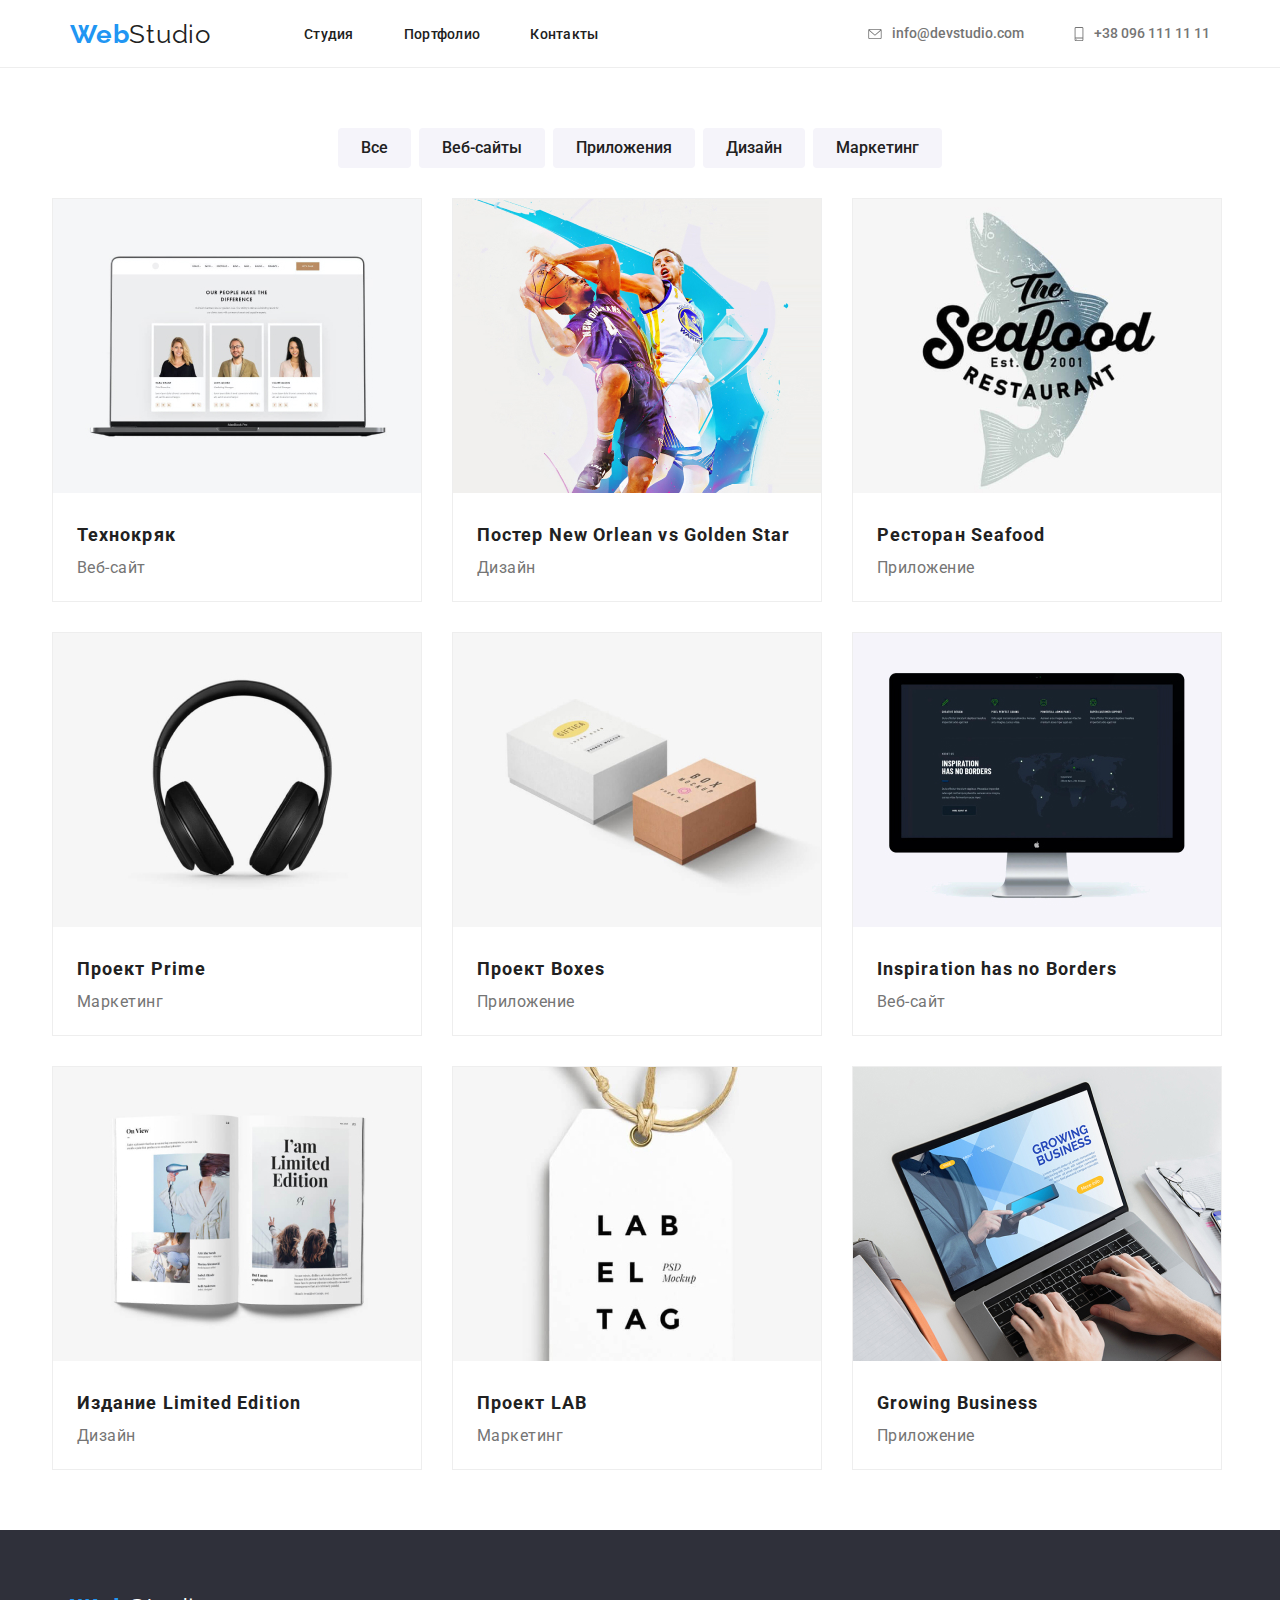
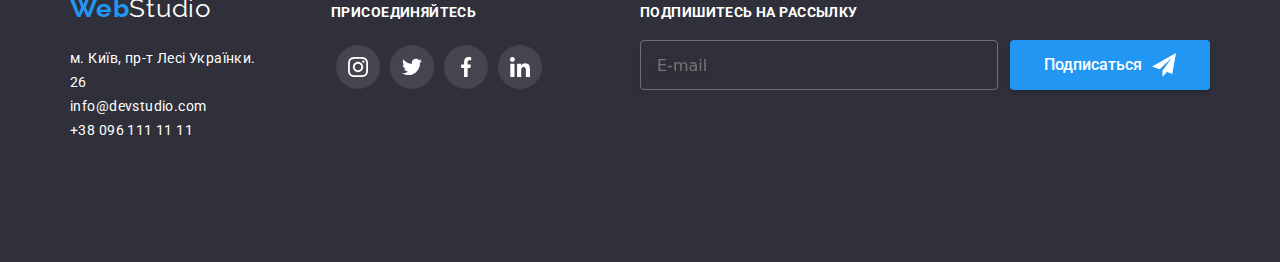
==== commit 2d0aa9b1: "s" ====
--- a/portfolio.html
+++ b/portfolio.html
@@ -40,7 +40,7 @@
 
             <ul class="head-add">
                 <li class="add-li">
-                    <a class="add-link header_mail" href="mailto:info@devstudio.com">
+                    <a class="add-link" href="mailto:info@devstudio.com">
                         <svg class="mail-icon" width="16px" height="12px">
                             <use href="./photo/icomoon/symbol-defs.svg#icon-envelope"></use>
                         </svg>
@@ -331,6 +331,6 @@
         </div>
     </div>
 </footer>
-    
+    <script src="./js/menu.js"></script>
 </body>
 </html>--- a/css/main.min.css
+++ b/css/main.min.css
@@ -1,2 +1,2 @@
-.modal{top:50%;left:50%;-webkit-transform:translate(-50%, -50%);transform:translate(-50%, -50%)}body{background-color:#fff}ul{margin:0;padding:0;list-style:none}li{list-style:none}a{text-decoration:none;font-style:normal}p{color:#757575}.container{width:1170px;padding-left:15px;padding-right:15px;margin-left:auto;margin-right:auto}footer{width:480px;background-color:#2f303a;padding-top:60px;padding-bottom:60px;margin-left:auto;margin-right:auto}@media screen and (min-width: 768px){footer{width:768px}}@media screen and (min-width: 1170px){footer{width:1600px}}.footer-container{margin-left:auto;margin-right:auto;width:480px;padding-left:15px;padding-right:15px}@media screen and (min-width: 768px){.footer-container{width:768px}}@media screen and (min-width: 1170px){.footer-container{width:1170px;-webkit-box-align:baseline;-ms-flex-align:baseline;align-items:baseline;-webkit-box-pack:justify;-ms-flex-pack:justify;justify-content:space-between;display:-webkit-box;display:-ms-flexbox;display:flex}}@media screen and (min-width: 1170px){footer{max-width:1600px;background-color:#2f303a}.footer-social{margin-left:70px}}@media screen and (min-width: 480px) and (max-width: 767px){.footer_tablet-container{display:block}}@media screen and (min-width: 768px){.footer_tablet-container{display:-webkit-box;display:-ms-flexbox;display:flex;-ms-flex-pack:distribute;justify-content:space-around}}@media screen and (min-width: 1170px){.footer_tablet-container{-webkit-box-align:baseline;-ms-flex-align:baseline;align-items:baseline;-webkit-box-pack:justify;-ms-flex-pack:justify;justify-content:space-between;display:-webkit-box;display:-ms-flexbox;display:flex}}.footer-logo{display:-webkit-box;display:-ms-flexbox;display:flex;-webkit-box-pack:center;-ms-flex-pack:center;justify-content:center}@media screen and (min-width: 1170px){.footer-logo{-webkit-box-pack:start;-ms-flex-pack:start;justify-content:start}}.footer_social-container{display:-webkit-box;display:-ms-flexbox;display:flex;-webkit-box-pack:center;-ms-flex-pack:center;justify-content:center;margin-top:20px;margin-bottom:60px}.logo-foot{color:#2196f3;font-family:Raleway;font-size:26px;font-style:normal;font-weight:700;line-height:31px;letter-spacing:0.03em;text-align:left}.logo-white{color:#fff;font-family:Raleway;font-size:26px;font-style:normal;font-weight:400;line-height:36px;letter-spacing:0.03em;text-align:left}.footer_addres{color:#fff;font-family:Roboto;font-size:14px;font-style:normal;font-weight:400;line-height:24px;letter-spacing:0.03em}.footer-ul{text-align:center;margin-top:20px;margin-bottom:60px}@media screen and (min-width: 1170px){.footer-ul{text-align:left}}.footer_social-container{display:-webkit-box;display:-ms-flexbox;display:flex;-webkit-box-pack:center;-ms-flex-pack:center;justify-content:center;margin-top:20px;margin-bottom:60px}.social-block-footer{display:-webkit-inline-box;display:-ms-inline-flexbox;display:inline-flex;-webkit-box-pack:justify;-ms-flex-pack:justify;justify-content:space-between;-webkit-box-align:center;-ms-flex-align:center;align-items:center}.social-link-footer{border-radius:50%;display:-webkit-inline-box;display:-ms-inline-flexbox;display:inline-flex;-webkit-box-pack:center;-ms-flex-pack:center;justify-content:center;-webkit-box-align:center;-ms-flex-align:center;align-items:center;width:44px;height:44px;color:#fff;background-color:rgba(255,255,255,0.1);-webkit-transition:background-color 250ms linear;transition:background-color 250ms linear}.social-link-footer:hover,.social-link-footer:focus{color:#fff;background-color:#2196f3}.social-li{margin:5px}.send-container{width:450px;text-align:center}@media screen and (min-width: 768px){.send-container{margin-right:auto;margin-left:auto}}@media screen and (min-width: 1170px){.send-container{margin-left:93px;margin-right:0;text-align:left;width:auto}}.follow-text{text-align:center;margin:0;font-family:Roboto;font-size:14px;font-style:normal;font-weight:700;line-height:16px;letter-spacing:0.03em;color:#ffffff;text-transform:uppercase}@media screen and (min-width: 1170px){.follow-text{text-align:left}}.send-container .follow-text{margin-bottom:20px}.footer-form{margin-right:auto;margin-left:auto}@media screen and (min-width: 1170px){.footer-form{display:-webkit-box;display:-ms-flexbox;display:flex;-webkit-box-align:center;-ms-flex-align:center;align-items:center}}.footer-follow{color:#ffffff;width:450px;height:50px;border:1px solid rgba(255,255,255,0.3);-webkit-box-sizing:border-box;box-sizing:border-box;-webkit-filter:drop-shadow(0px 4px 4px rgba(0,0,0,0.15));filter:drop-shadow(0px 4px 4px rgba(0,0,0,0.15));border-radius:4px;background:rgba(33,150,243,0);padding-left:16px}@media screen and (min-width: 1170px){.footer-follow{width:358px}}.follow-button{margin-top:20px;display:-webkit-inline-box;display:-ms-inline-flexbox;display:inline-flex;-webkit-box-align:center;-ms-flex-align:center;align-items:center;-webkit-box-pack:center;-ms-flex-pack:center;justify-content:center;width:200px;height:50px;border-style:none;outline:none;font-family:Roboto;font-size:16px;font-style:normal;font-weight:500;color:#fff;background-color:#2196f3;-webkit-box-shadow:0px 4px 4px rgba(0,0,0,0.15);box-shadow:0px 4px 4px rgba(0,0,0,0.15);border:1px solid transparent;border-radius:4px;text-align:center;text-decoration:none;line-height:26px}@media screen and (min-width: 1170px){.follow-button{margin-left:12px;margin-top:0}}.sand-icon{margin-left:10px;width:24px;height:24px;fill:#fff}.is-hidden{display:none}.backdrop{position:fixed;top:0;left:0;width:100%;height:100%;background-color:rgba(0,0,0,0.2)}.modal{width:528px;height:581px;background-color:#fff;position:absolute}.modal-close{position:absolute;top:8px;right:8px;width:30px;height:30px;border-radius:50%;background:#ffffff;border:1px solid rgba(0,0,0,0.1)}.modal-x{position:absolute;top:50%;left:50%;-webkit-transform:translate(-50%, -50%);transform:translate(-50%, -50%);fill:#212121}.modal-close .modal-x:hover{fill:#2196f3}.modal-container{display:inline-block;margin:40px}.modal-text{margin:0;padding-bottom:12px;font-family:Roboto;font-size:20px;font-style:normal;font-weight:700;line-height:23px;letter-spacing:0.03em}.input{width:448px;height:40px;border:1px solid rgba(33,33,33,0.2);-webkit-box-sizing:border-box;box-sizing:border-box;border-radius:4px;padding-left:35px}.input:focus,.input:hover{border:1px solid #2196f3;cursor:pointer}.input:focus+.modal-icon{fill:#2196f3}.input:hover+.modal-icon{fill:#2196f3}.textarea-madal{width:448px;height:120px;border:1px solid rgba(33,33,33,0.2);-webkit-box-sizing:border-box;box-sizing:border-box;border-radius:4px}.name-modal{margin-bottom:4px;font-family:Roboto;font-style:normal;font-weight:normal;font-size:12px;line-height:14px;letter-spacing:0.01em;color:#757575}.phone-modal{margin-bottom:4px;margin-top:10px;font-family:Roboto;font-style:normal;font-weight:normal;font-size:12px;line-height:14px;letter-spacing:0.01em;color:#757575}.mail-modal{margin-bottom:4px;margin-top:10px;font-family:Roboto;font-style:normal;font-weight:normal;font-size:12px;line-height:14px;letter-spacing:0.01em;color:#757575}.text-extra{margin-bottom:4px;margin-top:10px;font-family:Roboto;font-size:12px;line-height:14px;letter-spacing:0.01em;color:#757575}.textarea-madal{border:1px solid rgba(33,33,33,0.2);-webkit-box-sizing:border-box;box-sizing:border-box;border-radius:4px;resize:none;padding-top:12px;padding-left:16px}.textarea-madal:focus,.textarea-madal:hover{border:1px solid #2196f3;cursor:pointer}.checkbox-modal{margin-top:20px}.label{display:-webkit-box;display:-ms-flexbox;display:flex;-webkit-box-align:center;-ms-flex-align:center;align-items:center}.checkbox{-webkit-appearance:none;-moz-appearance:none;appearance:none}.checkbox-icon{display:inline-block;width:16px;height:15px;border:2px solid black;border-radius:4px;margin-right:7px}.checkbox:checked+.checkbox-icon{border-color:transparent;background-color:#2196f3;background-image:url(../photo/icon-check.svg);background-size:contain;background-origin:border-box}.text-agre{font-family:Roboto;font-style:normal;font-weight:normal;font-size:14px;line-height:24px;letter-spacing:0.03em;color:#757575}.agre-link{font-family:Roboto;font-style:normal;font-weight:normal;font-size:14px;line-height:24px;letter-spacing:0.03em;-webkit-text-decoration-line:underline;text-decoration-line:underline;color:#2196f3}.button-modal{margin-left:50%;margin-right:50%;-webkit-transform:translateX(-50%);transform:translateX(-50%);margin-top:30px;width:200px;height:50px;border-style:none;outline:none;font-family:Roboto;font-size:16px;font-style:normal;font-weight:500;color:#fff;border:1px solid transparent;border-radius:4px;text-align:center;text-decoration:none;line-height:26px;background-color:#2196f3;-webkit-box-shadow:0px 1px 3px rgba(0,0,0,0.12),0px 1px 1px rgba(0,0,0,0.14),0px 2px 1px rgba(0,0,0,0.2);box-shadow:0px 1px 3px rgba(0,0,0,0.12),0px 1px 1px rgba(0,0,0,0.14),0px 2px 1px rgba(0,0,0,0.2)}.modal-icon-container{position:relative}.modal-icon{position:absolute;left:12px;top:50%;-webkit-transform:translateY(-50%);transform:translateY(-50%);width:18px;height:18px;fill:#212121}header{border-bottom:1px solid #eeeeee}.container-nav{background-color:#fff;-webkit-box-align:center;-ms-flex-align:center;align-items:center;display:-webkit-box;display:-ms-flexbox;display:flex;width:450px;padding-left:15px;padding-right:15px;margin-left:auto;margin-right:auto}@media screen and (min-width: 450px){.container-nav{position:relative}}.container-nav .logo-blue{color:#2196f3;font-family:Raleway;font-style:normal;font-weight:bold;font-size:24px;line-height:28px;letter-spacing:0.03em}@media screen and (min-width: 1170px){.container-nav .logo-blue{color:#2196f3;font-family:Raleway;font-size:26px;font-style:normal;font-weight:700;line-height:31px;letter-spacing:0.03em;text-align:left}}.container-nav .logo{color:#212121;font-family:Raleway;font-style:normal;font-weight:bold;font-size:24px;line-height:28px;letter-spacing:0.03em}@media screen and (min-width: 1170px){.container-nav .logo{color:#212121;font-family:Raleway;font-size:26px;font-style:normal;font-weight:400;line-height:36px;letter-spacing:0.03em;text-align:left}}.container-nav .logo-header{padding-top:16px;padding-bottom:16px}@media screen and (min-width: 1170px){.container-nav .logo-header{padding-bottom:15px}}.container-nav .menu-button{position:relative;z-index:1;background-color:transparent;border:none;cursor:pointer;color:#212121;margin-left:auto}@media screen and (min-width: 768px){.container-nav .menu-button{display:none}}.container-nav .header_menu-icon{fill:currentColor}.container-nav .menu-button .icon-cross{display:none}.container-nav .menu-button.is-open .icon-cross{display:block}.container-nav .menu-button.is-open .icon-menu{display:none}@media (max-width: 767px){.container-nav .menu-container{display:none;position:fixed;background-color:#fff;top:0;left:0;width:100%;height:100vh}.container-nav .menu-container.is-open{display:block}}@media (min-width: 768px){.container-nav .menu-container{display:-webkit-box;display:-ms-flexbox;display:flex;-webkit-box-align:center;-ms-flex-align:center;align-items:center;-webkit-box-pack:justify;-ms-flex-pack:justify;justify-content:space-between;width:100%}}@media (max-width: 767px){.container-nav .head-nav-link{display:block;margin-top:48px;margin-left:40px}}@media screen and (min-width: 768px){.container-nav .head-nav-link{display:-webkit-box;display:-ms-flexbox;display:flex;margin-left:88px}}@media screen and (min-width: 1170px){.container-nav .head-nav-link{display:-webkit-box;display:-ms-flexbox;display:flex;margin-left:93px}}.container-nav .nav-link{position:relative;display:block;padding-top:25px;padding-bottom:25px;color:#212121;font-family:Roboto;font-size:14px;font-weight:500;line-height:16px;letter-spacing:0.02em;-webkit-transition:color 250ms linear;transition:color 250ms linear}@media (max-width: 767px){.container-nav .nav-link{padding:0;margin-top:32px;font-weight:500;font-size:40px;line-height:47px;letter-spacing:0.02em}}.container-nav .nav-link::after{content:"";position:absolute;bottom:0;left:0;display:block;width:100%;height:4px;border-radius:4px;background-color:#2196f3;opacity:0;-webkit-transition:opacity 250ms linear;transition:opacity 250ms linear}@media (max-width: 767px){.container-nav .nav-link::after{display:none}}.container-nav .nav-link .current-link.nav-link::after,.container-nav .nav-link .nav-link:hover::after{opacity:1}.container-nav .nav-link:hover::after,.container-nav .nav-link:focus::after{opacity:1}.container-nav .nav-link:focus,.container-nav .nav-link:hover{color:#2196f3}.container-nav .head-nav-link .nav-li+.nav-li{margin-left:50px}@media (max-width: 767px){.container-nav .head-nav-link .nav-li+.nav-li{margin:0}}@media (max-width: 767px){.container-nav .head-add{margin-left:40px;display:-webkit-box;display:-ms-flexbox;display:flex;-ms-flex-wrap:wrap;flex-wrap:wrap;-webkit-box-orient:vertical;-webkit-box-direction:reverse;-ms-flex-direction:column-reverse;flex-direction:column-reverse}}@media (min-width: 768px){.container-nav .head-add{display:block;margin-left:auto}}@media screen and (min-width: 1170px){.container-nav .head-add{display:-webkit-box;display:-ms-flexbox;display:flex;margin-left:auto}}.container-nav .tel-icon{margin-right:8px;fill:currentColor;width:10px;height:14px}@media (max-width: 767px){.container-nav .tel-icon{display:none}}@media screen and (min-width: 1170px){.container-nav .tel-icon{margin-right:10px}}.container-nav .mail-icon{margin-right:8px;fill:currentColor;width:14px;height:10px}@media (max-width: 767px){.container-nav .mail-icon{display:none}}@media screen and (min-width: 1170px){.container-nav .mail-icon{margin-right:10px}}.container-nav .add-link{padding-top:5px;padding-bottom:5px;color:#757575;font-family:Roboto;font-size:12px;font-style:normal;font-weight:500;-webkit-transition:color 250ms linear;transition:color 250ms linear}@media (max-width: 767px){.container-nav .add-link{font-size:24px;line-height:28px;letter-spacing:0.02em}}.container-nav .add-link:focus,.container-nav .add-link:hover{color:#2196f3}@media screen and (min-width: 1170px){.container-nav .add-link{display:-webkit-inline-box;display:-ms-inline-flexbox;display:inline-flex;-webkit-box-align:center;-ms-flex-align:center;align-items:center;-webkit-box-pack:center;-ms-flex-pack:center;justify-content:center;padding-top:20px;padding-bottom:20px;color:#757575;font-family:Roboto;font-size:14px;font-style:normal;font-weight:500;-webkit-transition:color 250ms linear;transition:color 250ms linear}.container-nav .add-link:focus,.container-nav .add-link:hover{color:#2196f3}}.container-nav .header_tel{padding-top:5px;padding-bottom:5px;color:#757575;font-family:Roboto;font-size:12px;font-style:normal;font-weight:500;-webkit-transition:color 250ms linear;transition:color 250ms linear}@media (max-width: 767px){.container-nav .header_tel{margin-bottom:32px;font-weight:500;font-size:34px;line-height:40px;letter-spacing:0.02em;color:#2196f3}}.container-nav .header_tel:focus,.container-nav .header_tel:hover{color:#2196f3}@media screen and (min-width: 1170px){.container-nav .header_tel{display:-webkit-inline-box;display:-ms-inline-flexbox;display:inline-flex;-webkit-box-align:center;-ms-flex-align:center;align-items:center;-webkit-box-pack:center;-ms-flex-pack:center;justify-content:center;padding-top:20px;padding-bottom:20px;color:#757575;font-family:Roboto;font-size:14px;font-style:normal;font-weight:500;-webkit-transition:color 250ms linear;transition:color 250ms linear}.container-nav .header_tel:focus,.container-nav .header_tel:hover{color:#2196f3}}.container-nav .header_menu-link{display:none}@media (max-width: 767px){.container-nav .header_menu-link{position:absolute;bottom:0;margin-bottom:48px;display:-webkit-box;display:-ms-flexbox;display:flex;margin-left:40px}}.container-nav .header_links{margin-right:10px;font-family:Roboto;font-style:normal;font-weight:500;font-size:18px;line-height:22px;letter-spacing:0.02em;color:#2196f3}.container-nav .header_links::after{content:"";margin-left:10px;width:22px;height:0px;left:135px;top:726px;border:1px solid rgba(33,33,33,0.2);-webkit-transform:rotate(90deg);transform:rotate(90deg)}.container-nav .header_links-lost{font-family:Roboto;font-style:normal;font-weight:500;font-size:18px;line-height:22px;letter-spacing:0.02em;color:#2196f3}@media screen and (min-width: 1170px){.container-nav .head-add .add-li+.add-li{margin-left:50px}}@media screen and (min-width: 768px){.container-nav{width:738px}}@media screen and (min-width: 1170px){.container-nav{width:1170px}}.hero-section{margin-left:auto;margin-right:auto;min-width:480px}.hero-container{background-image:-webkit-gradient(linear, left top, left bottom, from(rgba(47,48,58,0.4)), to(rgba(47,48,58,0.4))),url(../photo/img_tel/Header.jpg);background-image:linear-gradient(to bottom, rgba(47,48,58,0.4), rgba(47,48,58,0.4)),url(../photo/img_tel/Header.jpg);background-color:#2f303a;background-position:center;background-size:cover;background-repeat:no-repeat;display:-webkit-box;display:-ms-flexbox;display:flex;height:400px;-webkit-box-orient:vertical;-webkit-box-direction:normal;-ms-flex-direction:column;flex-direction:column;-webkit-box-align:center;-ms-flex-align:center;align-items:center;-webkit-box-pack:center;-ms-flex-pack:center;justify-content:center}@media screen and (min-device-pixel-ratio: 2), screen and (-webkit-min-device-pixel-ratio: 2), screen and (min-resolution: 192dpi), screen and (min-resolution: 2dppx){.hero-container{background-image:-webkit-gradient(linear, left top, left bottom, from(rgba(47,48,58,0.4))),url(../photo/img_tel/Header_2x.jpg);background-image:linear-gradient(to bottom rgba(47,48,58,0.4), rgba(47,48,58,0.4)),url(../photo/img_tel/Header_2x.jpg)}}@media screen and (min-width: 768px){.hero-container{background-image:-webkit-gradient(linear, left top, left bottom, from(rgba(47,48,58,0.4))),url(../photo/img_tab/Header.jpg);background-image:linear-gradient(to bottom rgba(47,48,58,0.4), rgba(47,48,58,0.4)),url(../photo/img_tab/Header.jpg)}}@media screen and (min-width: 768px) and (min-device-pixel-ratio: 2), screen and (min-width: 768px) and (-webkit-min-device-pixel-ratio: 2), screen and (min-width: 768px) and (min-resolution: 192dpi), screen and (min-width: 768px) and (min-resolution: 2dppx){.hero-container{background-image:-webkit-gradient(linear, left top, left bottom, from(rgba(47,48,58,0.4))),url(../photo/img_tab/Header_2x.jpg);background-image:linear-gradient(to bottom rgba(47,48,58,0.4), rgba(47,48,58,0.4)),url(../photo/img_tab/Header_2x.jpg)}}@media screen and (min-width: 1170px){.hero-container{height:600px;background-image:-webkit-gradient(linear, left top, left bottom, from(rgba(47,48,58,0.4)), to(rgba(47,48,58,0.4))),url(../photo/hero-overlay-after.jpg);background-image:linear-gradient(to bottom, rgba(47,48,58,0.4), rgba(47,48,58,0.4)),url(../photo/hero-overlay-after.jpg)}}.hero-button{padding:10px 32px;margin-top:30px;min-width:200px;height:50px;border-style:none;outline:none;font-family:Roboto;font-size:16px;font-style:normal;font-weight:700;color:#fff;background-color:#2196f3;border:1px solid transparent;border-radius:4px;text-align:center;text-decoration:none;line-height:1px}.hero-text{color:#fff;font-family:Roboto;font-size:26px;margin-top:0px;margin-bottom:0px;font-style:normal;font-weight:900;font-size:26px;line-height:42px;text-align:center;letter-spacing:0.06em;text-transform:uppercase}@media screen and (min-width: 1170px){.hero-text{font-size:44px;font-style:normal;line-height:60px;margin-top:0px;margin-bottom:0px}}.hero-text-container{width:360px;margin:0 auto}@media screen and (min-width: 1170px){.hero-text-container{width:696px;margin:0 auto}}.advantage-section{margin-top:60px;margin-bottom:60px}@media screen and (min-width: 1170px){.advantage-section{margin-top:94px}}.advantage_container{width:480px;padding-left:15px;padding-right:15px;margin-left:auto;margin-right:auto}@media screen and (min-width: 768px){.advantage_container{width:738px;padding:0}}@media screen and (min-width: 1170px){.advantage_container{width:1170px}}@media screen and (min-width: 768px){.main-best-ul{width:738px;display:-webkit-box;display:-ms-flexbox;display:flex;-ms-flex-wrap:wrap;flex-wrap:wrap}}@media screen and (min-width: 1170px){.main-best-ul{width:1170px;display:-webkit-box;display:-ms-flexbox;display:flex;-ms-flex-wrap:nowrap;flex-wrap:nowrap}}.avantage_text-section{width:450px;margin-top:30px}@media screen and (min-width: 768px){.avantage_text-section{width:354px;margin-top:30px}}.advantage_card{display:-webkit-box;display:-ms-flexbox;display:flex;-webkit-box-align:center;-ms-flex-align:center;align-items:center;-webkit-box-pack:center;-ms-flex-pack:center;justify-content:center;border-radius:4px;width:450px;height:120px;background-color:#f5f4fa}@media screen and (min-width: 768px){.advantage_card{width:354px}}@media screen and (min-width: 1170px){.advantage_card{width:270px}}@media screen and (min-width: 768px) and (max-width: 1169px){.main-best-li:nth-child(2n){margin-right:0px}}@media screen and (min-width: 1170px){.main-best-ul .main-best-li+.main-best-li{margin-left:30px}}.main-best-li{margin-top:30px}@media screen and (min-width: 768px) and (max-width: 1169px){.main-best-li{margin-right:30px;margin-top:0;margin-bottom:30px}}@media screen and (min-width: 1170px){.main-best-li{width:270px}}@media screen and (min-width: 768px){.main-best-ul{display:-webkit-box;display:-ms-flexbox;display:flex}}.advantage_title{text-align:center;margin:0px;padding-bottom:10px;font-family:Roboto;font-style:normal;font-weight:bold;font-size:14px;line-height:16px;letter-spacing:0.03em;text-transform:uppercase}@media screen and (min-width: 1170px){.advantage_title{text-align:left}}.advantage_text{margin:0px;font-family:Roboto;font-size:14px;font-style:normal;font-weight:400;line-height:24px;letter-spacing:0.03em;text-align:left}@media screen and (min-width: 1170px){.advantage_text{width:270px}}.wwd-section{margin-top:94px;margin-top:94px;display:none}@media screen and (min-width: 1170px){.wwd-section{width:1170px;display:-webkit-box;display:-ms-flexbox;display:flex;-webkit-box-pack:center;-ms-flex-pack:center;justify-content:center;margin-left:auto;margin-right:auto}}.wwd-container{width:1170px;margin-left:auto;margin-right:auto}.wwd{margin:0px;font-family:Roboto;font-size:36px;font-style:normal;font-weight:700;line-height:42px;letter-spacing:0.03em;text-align:center}.wwd-img-ul{display:-webkit-box;display:-ms-flexbox;display:flex;padding-left:0px;padding-top:50px}.wwd-img-li{margin-right:30px;position:relative}.wwd-shadow{position:absolute;bottom:0;left:0;width:100%;height:70px;background:rgba(47,48,58,0.8)}.shadow-text{margin:0;padding-top:27px;font-family:Roboto;font-style:normal;font-weight:bold;font-size:14px;line-height:16px;text-align:center;letter-spacing:0.03em;text-transform:uppercase;color:#fff}.wwd-img-li:last-child{margin-right:0px}@media screen and (min-width: 480px) and (max-width: 590px){.team-section{width:480px}}@media screen and (min-width: 768px) and (max-width: 1169px){.team-section{width:768px}}@media screen and (min-width: 1170px){.team-section{padding-top:94px;margin-top:94px;background-color:#f5f4fa}}.team-container{width:480px;margin-top:60px;padding-bottom:60px;background-color:#f5f4fa;padding-left:15px;padding-right:15px;margin-left:auto;margin-right:auto}@media screen and (min-width: 768px){.team-container{width:768px}}@media screen and (min-width: 1170px){.team-container{width:1170px}}.team-ul{padding-top:50px;padding-left:0px}@media screen and (min-width: 768px) and (max-width: 1169px){.team-ul{width:768px;display:-webkit-inline-box;display:-ms-inline-flexbox;display:inline-flex;-ms-flex-wrap:wrap;flex-wrap:wrap;padding-left:0;margin-left:0}}@media screen and (min-width: 1170px){.team-ul{-webkit-box-pack:center;-ms-flex-pack:center;justify-content:center;padding-top:50px;display:-webkit-box;display:-ms-flexbox;display:flex;padding-left:0px}}.team-li{margin-right:auto;margin-left:auto;background-color:#fff;margin-bottom:30px;-webkit-box-shadow:0px 1px 3px rgba(0,0,0,0.12),0px 1px 1px rgba(0,0,0,0.14),0px 2px 1px rgba(0,0,0,0.2);box-shadow:0px 1px 3px rgba(0,0,0,0.12),0px 1px 1px rgba(0,0,0,0.14),0px 2px 1px rgba(0,0,0,0.2);border-radius:0px 0px 4px 4px}@media screen and (min-width: 768px) and (max-width: 1169px){.team-li{width:354px;margin-right:30px;margin-left:0}}@media screen and (min-width: 1170px){.team-li{width:270px}}@media screen and (min-width: 768px) and (max-width: 1169px){.team-li:nth-child(2n){margin-right:0px}}.team_img{width:450px;height:460px}@media screen and (min-width: 768px){.team_img{width:354px;height:374px}}@media screen and (min-width: 1170px){.team_img{width:270px;height:260px}}.social-link{border-radius:50%;display:-webkit-inline-box;display:-ms-inline-flexbox;display:inline-flex;-webkit-box-pack:center;-ms-flex-pack:center;justify-content:center;-webkit-box-align:center;-ms-flex-align:center;align-items:center;width:44px;height:44px;color:#afb1b8;background-color:#fff;-webkit-transition:color 250ms linear;transition:color 250ms linear;-webkit-transition:background-color 250ms linear;transition:background-color 250ms linear}.social-link:hover,.social-link:focus{color:#fff;background-color:#2196f3}.social-block{width:206px;padding-bottom:30px;display:-webkit-box;display:-ms-flexbox;display:flex;-webkit-box-pack:justify;-ms-flex-pack:justify;justify-content:space-between;-webkit-box-align:center;-ms-flex-align:center;align-items:center;margin-right:auto;margin-left:auto}.social-icon{width:20px;height:20px;fill:currentColor}.team-text{margin:0}.team{margin:0px;font-family:Roboto;font-size:36px;font-style:normal;font-weight:700;line-height:42px;letter-spacing:0.03em;text-align:center}.name{font-family:Roboto;font-size:16px;font-style:normal;font-weight:500;line-height:19px;letter-spacing:0.03em;text-align:center}.profession{font-family:Roboto;font-size:16px;font-style:normal;font-weight:400;line-height:19px;letter-spacing:0.03em;text-align:center}.clients-section{padding-top:60px;padding-bottom:60px}@media screen and (min-width: 1170px){.clients-section{padding-bottom:94px;padding-top:94px}}.clients-container{width:480px;padding-left:15px;padding-right:15px;margin-left:auto;margin-right:auto}@media screen and (min-width: 768px){.clients-container{width:768px}}@media screen and (min-width: 1170px){.clients-container{width:1170px;padding-left:15px;padding-right:15px;margin-left:auto;margin-right:auto}}.clients-ul{display:-webkit-box;display:-ms-flexbox;display:flex;-webkit-box-pack:center;-ms-flex-pack:center;justify-content:center;padding-top:50px;padding-left:0px;-ms-flex-wrap:wrap;flex-wrap:wrap}@media screen and (min-width: 1170px){.clients-ul{width:1170px;-webkit-box-pack:justify;-ms-flex-pack:justify;justify-content:space-between}}@media screen and (min-width: 375px) and (max-width: 767px){.clients-li{margin-right:30px;margin-bottom:30px}.clients-li:nth-child(2n){margin-right:0px}}@media screen and (min-width: 768px) and (max-width: 1169px){.clients-li{margin-right:30px;margin-bottom:30px}.clients-li:nth-child(3n){margin-right:0px}}.clients-link{display:-webkit-inline-box;display:-ms-inline-flexbox;display:inline-flex;-webkit-box-pack:center;-ms-flex-pack:center;justify-content:center;-webkit-box-align:center;-ms-flex-align:center;align-items:center;width:210px;height:90px;border:1px solid #afb1b8;border-radius:4px;color:#afb1b8;-webkit-transition:color 250ms linear;transition:color 250ms linear}.clients-link:hover,.clients-link:focus{color:#2196f3;border-color:#2196f3}@media screen and (min-width: 1170px){.clients-link{width:170px}}.clients-icon{fill:currentColor}.photo-ul{width:450px;display:-webkit-box;display:-ms-flexbox;display:flex;-ms-flex-wrap:wrap;flex-wrap:wrap;padding-left:0px}@media screen and (min-width: 768px){.photo-ul{width:768px}}@media screen and (min-width: 1170px){.photo-ul{width:1170px}}.photo-element{width:450px;margin-bottom:30px}@media screen and (min-width: 768px) and (max-width: 1169px){.photo-element{width:354px;height:440px;margin-right:30px;-webkit-box-sizing:border-box;box-sizing:border-box}.photo-element:nth-child(2n){margin-right:0px}}@media screen and (min-width: 1170px){.photo-element{width:370px;height:404px;margin-right:30px}.photo-element:nth-child(3n){margin-right:0px}}.photo-portfolio{position:relative;overflow:hidden}.portfolio_photo-file{width:450px;height:294px}@media screen and (min-width: 768px){.portfolio_photo-file{width:354px;height:294px}}@media screen and (min-width: 1170px){.portfolio_photo-file{width:370px;height:294px}}.portfolio-overlay{position:absolute;left:0;top:0;width:100%;height:100%;background:rgba(33,150,243,0.9);-webkit-transition:-webkit-transform 250ms linear;transition:-webkit-transform 250ms linear;transition:transform 250ms linear;transition:transform 250ms linear, -webkit-transform 250ms linear;-webkit-transform:translateY(100%);transform:translateY(100%)}.pic-link{border:1px solid #eeeeee;-webkit-box-sizing:border-box;box-sizing:border-box;display:block}.pic-link:hover .portfolio-overlay{-webkit-transform:translateY(0);transform:translateY(0)}.pic-link:focus .portfolio-overlay{-webkit-transform:translateY(0);transform:translateY(0)}.pic-link:focus,.pic-link:hover{-webkit-box-shadow:0px 4px 4px rgba(0,0,0,0.25),0px 4px 4px rgba(0,0,0,0.25),0px 4px 4px rgba(0,0,0,0.25);box-shadow:0px 4px 4px rgba(0,0,0,0.25),0px 4px 4px rgba(0,0,0,0.25),0px 4px 4px rgba(0,0,0,0.25);cursor:pointer}@media screen and (min-width: 768px){.pic-link{width:354px;height:440px}}@media screen and (min-width: 1170px){.pic-link{width:370px;height:404px}}.name-project{color:#212121;font-family:Roboto;font-size:18px;font-style:normal;font-weight:700;line-height:36px;letter-spacing:0.06em;text-align:left;margin-top:0px;margin-bottom:0px}.about-project{font-family:Roboto;font-size:16px;font-style:normal;font-weight:400;line-height:30px;letter-spacing:0.03em;text-align:left;margin-top:0px;margin-bottom:0px}.Portfolio-text{margin-top:20px;margin-left:24px}.ppt{padding-left:24px;padding-top:63px;font-family:Roboto;font-style:normal;font-weight:normal;font-size:18px;line-height:28px;letter-spacing:0.03em;color:#ffffff}.portfolio-section{margin-top:60px;margin-bottom:60px}@media screen and (min-width: 768px){.portfolio-section{margin-bottom:30px}}.portfolio-container{width:480px;padding-left:15px;padding-right:15px;margin-left:auto;margin-right:auto}@media screen and (min-width: 768px){.portfolio-container{width:768px}}@media screen and (min-width: 1170px){.portfolio-container{width:1206px}}.portfolio-buttons-section{margin-bottom:40px}@media screen and (min-width: 768px){.portfolio-buttons-section{margin-bottom:30px}}.portfolio-buttons-ul{display:-webkit-box;display:-ms-flexbox;display:flex;-webkit-box-pack:start;-ms-flex-pack:start;justify-content:start;padding-left:0px;-ms-flex-wrap:wrap;flex-wrap:wrap}@media screen and (min-width: 768px){.portfolio-buttons-ul{-webkit-box-pack:center;-ms-flex-pack:center;justify-content:center}}.portfolio-buttons-li{margin-bottom:15px;padding-right:8px}.portfolio-buttons-li:last-child{padding-right:0px}@media screen and (min-width: 768px){.portfolio-buttons-li{margin-bottom:0}}.portfolio-button{padding:6px 22px;border-style:none;outline:none;font-family:Roboto;font-size:16px;font-style:normal;font-weight:500;color:#212121;background-color:#f5f4fa;border:1px solid transparent;border-radius:4px;text-align:center;text-decoration:none;line-height:26px;-webkit-transition:color 250ms linear;transition:color 250ms linear;-webkit-transition:background-color 250ms linear;transition:background-color 250ms linear}.portfolio-button:focus,.portfolio-button:hover{color:#fff;-webkit-box-shadow:0px 3px 1px rgba(0,0,0,0.1),0px 1px 2px rgba(0,0,0,0.08),0px 2px 2px rgba(0,0,0,0.12);box-shadow:0px 3px 1px rgba(0,0,0,0.1),0px 1px 2px rgba(0,0,0,0.08),0px 2px 2px rgba(0,0,0,0.12)}.portfolio-button:focus,.portfolio-button:hover{background-color:#2196f3;cursor:pointer}
+.modal{top:50%;left:50%;-webkit-transform:translate(-50%, -50%);transform:translate(-50%, -50%)}body{background-color:#fff}ul{margin:0;padding:0;list-style:none}li{list-style:none}a{text-decoration:none;font-style:normal}p{color:#757575}.container{width:1170px;padding-left:15px;padding-right:15px;margin-left:auto;margin-right:auto}footer{width:100%;background-color:#2f303a;padding-top:60px;padding-bottom:60px}.footer-container{margin:0 auto;width:100%;padding-left:15px;padding-right:15px}@media screen and (min-width: 768px){.footer-container{width:768px}}@media screen and (min-width: 1170px){.footer-container{width:1170px;display:-webkit-box;display:-ms-flexbox;display:flex;-webkit-box-align:baseline;-ms-flex-align:baseline;align-items:baseline;-webkit-box-pack:justify;-ms-flex-pack:justify;justify-content:space-between}}@media screen and (min-width: 1170px){footer{max-width:1600px;background-color:#2f303a}.footer-social{margin-left:70px}}@media screen and (min-width: 480px) and (max-width: 767px){.footer_tablet-container{display:block}}@media screen and (min-width: 768px){.footer_tablet-container{display:-webkit-box;display:-ms-flexbox;display:flex;-ms-flex-pack:distribute;justify-content:space-around}}@media screen and (min-width: 1170px){.footer_tablet-container{-webkit-box-align:baseline;-ms-flex-align:baseline;align-items:baseline;-webkit-box-pack:justify;-ms-flex-pack:justify;justify-content:space-between;display:-webkit-box;display:-ms-flexbox;display:flex}}.footer-logo{display:-webkit-box;display:-ms-flexbox;display:flex;-webkit-box-pack:center;-ms-flex-pack:center;justify-content:center}@media screen and (min-width: 1170px){.footer-logo{-webkit-box-pack:start;-ms-flex-pack:start;justify-content:start}}.footer_social-container{display:-webkit-box;display:-ms-flexbox;display:flex;-webkit-box-pack:center;-ms-flex-pack:center;justify-content:center;margin-top:20px;margin-bottom:60px}.logo-foot{color:#2196f3;font-family:Raleway;font-size:26px;font-style:normal;font-weight:700;line-height:31px;letter-spacing:0.03em;text-align:left}.logo-white{color:#fff;font-family:Raleway;font-size:26px;font-style:normal;font-weight:400;line-height:36px;letter-spacing:0.03em;text-align:left}.footer_addres{color:#fff;font-family:Roboto;font-size:14px;font-style:normal;font-weight:400;line-height:24px;letter-spacing:0.03em}.footer-ul{text-align:center;margin-top:20px;margin-bottom:60px}@media screen and (min-width: 1170px){.footer-ul{text-align:left}}.footer_social-container{display:-webkit-box;display:-ms-flexbox;display:flex;-webkit-box-pack:center;-ms-flex-pack:center;justify-content:center;margin-top:20px;margin-bottom:60px}.social-block-footer{display:-webkit-inline-box;display:-ms-inline-flexbox;display:inline-flex;-webkit-box-pack:justify;-ms-flex-pack:justify;justify-content:space-between;-webkit-box-align:center;-ms-flex-align:center;align-items:center}.social-link-footer{border-radius:50%;display:-webkit-inline-box;display:-ms-inline-flexbox;display:inline-flex;-webkit-box-pack:center;-ms-flex-pack:center;justify-content:center;-webkit-box-align:center;-ms-flex-align:center;align-items:center;width:44px;height:44px;color:#fff;background-color:rgba(255,255,255,0.1);-webkit-transition:background-color 250ms linear;transition:background-color 250ms linear}.social-link-footer:hover,.social-link-footer:focus{color:#fff;background-color:#2196f3}.social-li{margin:5px}.send-container{width:450px;text-align:center}@media screen and (min-width: 768px){.send-container{margin-right:auto;margin-left:auto}}@media screen and (min-width: 1170px){.send-container{margin-left:93px;margin-right:0;text-align:left;width:auto}}.follow-text{text-align:center;margin:0;font-family:Roboto;font-size:14px;font-style:normal;font-weight:700;line-height:16px;letter-spacing:0.03em;color:#ffffff;text-transform:uppercase}@media screen and (min-width: 1170px){.follow-text{text-align:left}}.send-container .follow-text{margin-bottom:20px}.footer-form{margin-right:auto;margin-left:auto}@media screen and (min-width: 1170px){.footer-form{display:-webkit-box;display:-ms-flexbox;display:flex;-webkit-box-align:center;-ms-flex-align:center;align-items:center}}.footer-follow{color:#ffffff;width:450px;height:50px;border:1px solid rgba(255,255,255,0.3);-webkit-box-sizing:border-box;box-sizing:border-box;-webkit-filter:drop-shadow(0px 4px 4px rgba(0,0,0,0.15));filter:drop-shadow(0px 4px 4px rgba(0,0,0,0.15));border-radius:4px;background:rgba(33,150,243,0);padding-left:16px}@media screen and (min-width: 1170px){.footer-follow{width:358px}}.follow-button{margin-top:20px;display:-webkit-inline-box;display:-ms-inline-flexbox;display:inline-flex;-webkit-box-align:center;-ms-flex-align:center;align-items:center;-webkit-box-pack:center;-ms-flex-pack:center;justify-content:center;width:200px;height:50px;border-style:none;outline:none;font-family:Roboto;font-size:16px;font-style:normal;font-weight:500;color:#fff;background-color:#2196f3;-webkit-box-shadow:0px 4px 4px rgba(0,0,0,0.15);box-shadow:0px 4px 4px rgba(0,0,0,0.15);border:1px solid transparent;border-radius:4px;text-align:center;text-decoration:none;line-height:26px}@media screen and (min-width: 1170px){.follow-button{margin-left:12px;margin-top:0}}.sand-icon{margin-left:10px;width:24px;height:24px;fill:#fff}.is-hidden{display:none}.backdrop{position:fixed;top:0;left:0;width:100%;height:100%;background-color:rgba(0,0,0,0.2)}.modal{width:528px;height:581px;background-color:#fff;position:absolute}.modal-close{position:absolute;top:8px;right:8px;width:30px;height:30px;border-radius:50%;background:#ffffff;border:1px solid rgba(0,0,0,0.1)}.modal-x{position:absolute;top:50%;left:50%;-webkit-transform:translate(-50%, -50%);transform:translate(-50%, -50%);fill:#212121}.modal-close .modal-x:hover{fill:#2196f3}.modal-container{display:inline-block;margin:40px}.modal-text{margin:0;padding-bottom:12px;font-family:Roboto;font-size:20px;font-style:normal;font-weight:700;line-height:23px;letter-spacing:0.03em}.input{width:448px;height:40px;border:1px solid rgba(33,33,33,0.2);-webkit-box-sizing:border-box;box-sizing:border-box;border-radius:4px;padding-left:35px}.input:focus,.input:hover{border:1px solid #2196f3;cursor:pointer}.input:focus+.modal-icon{fill:#2196f3}.input:hover+.modal-icon{fill:#2196f3}.textarea-madal{width:448px;height:120px;border:1px solid rgba(33,33,33,0.2);-webkit-box-sizing:border-box;box-sizing:border-box;border-radius:4px}.name-modal{margin-bottom:4px;font-family:Roboto;font-style:normal;font-weight:normal;font-size:12px;line-height:14px;letter-spacing:0.01em;color:#757575}.phone-modal{margin-bottom:4px;margin-top:10px;font-family:Roboto;font-style:normal;font-weight:normal;font-size:12px;line-height:14px;letter-spacing:0.01em;color:#757575}.mail-modal{margin-bottom:4px;margin-top:10px;font-family:Roboto;font-style:normal;font-weight:normal;font-size:12px;line-height:14px;letter-spacing:0.01em;color:#757575}.text-extra{margin-bottom:4px;margin-top:10px;font-family:Roboto;font-size:12px;line-height:14px;letter-spacing:0.01em;color:#757575}.textarea-madal{border:1px solid rgba(33,33,33,0.2);-webkit-box-sizing:border-box;box-sizing:border-box;border-radius:4px;resize:none;padding-top:12px;padding-left:16px}.textarea-madal:focus,.textarea-madal:hover{border:1px solid #2196f3;cursor:pointer}.checkbox-modal{margin-top:20px}.label{display:-webkit-box;display:-ms-flexbox;display:flex;-webkit-box-align:center;-ms-flex-align:center;align-items:center}.checkbox{-webkit-appearance:none;-moz-appearance:none;appearance:none}.checkbox-icon{display:inline-block;width:16px;height:15px;border:2px solid black;border-radius:4px;margin-right:7px}.checkbox:checked+.checkbox-icon{border-color:transparent;background-color:#2196f3;background-image:url(../photo/icon-check.svg);background-size:contain;background-origin:border-box}.text-agre{font-family:Roboto;font-style:normal;font-weight:normal;font-size:14px;line-height:24px;letter-spacing:0.03em;color:#757575}.agre-link{font-family:Roboto;font-style:normal;font-weight:normal;font-size:14px;line-height:24px;letter-spacing:0.03em;-webkit-text-decoration-line:underline;text-decoration-line:underline;color:#2196f3}.button-modal{margin-left:50%;margin-right:50%;-webkit-transform:translateX(-50%);transform:translateX(-50%);margin-top:30px;width:200px;height:50px;border-style:none;outline:none;font-family:Roboto;font-size:16px;font-style:normal;font-weight:500;color:#fff;border:1px solid transparent;border-radius:4px;text-align:center;text-decoration:none;line-height:26px;background-color:#2196f3;-webkit-box-shadow:0px 1px 3px rgba(0,0,0,0.12),0px 1px 1px rgba(0,0,0,0.14),0px 2px 1px rgba(0,0,0,0.2);box-shadow:0px 1px 3px rgba(0,0,0,0.12),0px 1px 1px rgba(0,0,0,0.14),0px 2px 1px rgba(0,0,0,0.2)}.modal-icon-container{position:relative}.modal-icon{position:absolute;left:12px;top:50%;-webkit-transform:translateY(-50%);transform:translateY(-50%);width:18px;height:18px;fill:#212121}header{border-bottom:1px solid #eeeeee;width:100%}body.is-menu-open{overflow:hidden}body.is-menu-open .menu-container{z-index:1;display:-webkit-box;display:-ms-flexbox;display:flex;-webkit-box-orient:vertical;-webkit-box-direction:normal;-ms-flex-direction:column;flex-direction:column}.container-nav{background-color:#fff;-webkit-box-align:center;-ms-flex-align:center;align-items:center;display:-webkit-box;display:-ms-flexbox;display:flex;width:480px;padding-left:15px;padding-right:15px;margin-left:auto;margin-right:auto}@media screen and (min-width: 450px){.container-nav{position:relative}}@media screen and (min-width: 768px){.container-nav{width:738px}}@media screen and (min-width: 1170px){.container-nav{width:1170px}}.logo-blue{color:#2196f3;font-family:Raleway;font-style:normal;font-weight:bold;font-size:24px;line-height:28px;letter-spacing:0.03em}@media screen and (min-width: 1170px){.logo-blue{color:#2196f3;font-family:Raleway;font-size:26px;font-style:normal;font-weight:700;line-height:31px;letter-spacing:0.03em;text-align:left}}.logo{color:#212121;font-family:Raleway;font-style:normal;font-weight:bold;font-size:24px;line-height:28px;letter-spacing:0.03em}@media screen and (min-width: 1170px){.logo{color:#212121;font-family:Raleway;font-size:26px;font-style:normal;font-weight:400;line-height:36px;letter-spacing:0.03em;text-align:left}}.logo-header{padding-top:16px;padding-bottom:16px}@media screen and (min-width: 1170px){.logo-header{padding-bottom:15px}}.menu-button{position:relative;z-index:1;background-color:transparent;border:none;cursor:pointer;color:#212121;margin-left:auto;-webkit-transition:color 250ms linear;transition:color 250ms linear}.menu-button:focus,.menu-button:hover{color:#2196f3}@media screen and (min-width: 768px){.menu-button{display:none}}.header_menu-icon{fill:currentColor}.menu-button .icon-cross{display:none}.menu-button.is-open .icon-cross{display:block}.menu-button.is-open .icon-menu{display:none}@media (max-width: 767px){.menu-container{display:none;position:fixed;background-color:#fff;overflow:auto;top:0;left:0;width:100%;height:100vh}.menu-container.is-open{display:-webkit-box;display:-ms-flexbox;display:flex;-webkit-box-orient:vertical;-webkit-box-direction:normal;-ms-flex-direction:column;flex-direction:column}}@media (min-width: 768px){.menu-container{display:-webkit-box;display:-ms-flexbox;display:flex;-webkit-box-align:center;-ms-flex-align:center;align-items:center;-webkit-box-pack:justify;-ms-flex-pack:justify;justify-content:space-between;width:100%}}@media (max-width: 767px){.head-nav-link{display:block;margin-top:48px;margin-left:40px;-webkit-box-flex:1;-ms-flex:1;flex:1}}@media screen and (min-width: 768px){.head-nav-link{display:-webkit-box;display:-ms-flexbox;display:flex;margin-left:88px}}@media screen and (min-width: 1170px){.head-nav-link{display:-webkit-box;display:-ms-flexbox;display:flex;margin-left:93px}}.nav-link{position:relative;display:block;padding-top:25px;padding-bottom:25px;color:#212121;font-family:Roboto;font-size:14px;font-weight:500;line-height:16px;letter-spacing:0.02em;-webkit-transition:color 250ms linear;transition:color 250ms linear}@media (max-width: 767px){.nav-link{padding:0;margin-top:32px;font-weight:500;font-size:40px;line-height:47px;letter-spacing:0.02em}}.nav-link::after{content:"";position:absolute;bottom:0;left:0;display:block;width:100%;height:4px;border-radius:4px;background-color:#2196f3;opacity:0;-webkit-transition:opacity 250ms linear;transition:opacity 250ms linear}@media (max-width: 767px){.nav-link::after{display:none}}.nav-link .current-link.nav-link::after,.nav-link .nav-link:hover::after{opacity:1}.nav-link:hover::after,.nav-link:focus::after{opacity:1}.nav-link:focus,.nav-link:hover{color:#2196f3}.head-nav-link .nav-li+.nav-li{margin-left:50px}@media (max-width: 767px){.head-nav-link .nav-li+.nav-li{margin:0}}@media (max-width: 767px){.head-add{margin-left:40px;display:-webkit-box;display:-ms-flexbox;display:flex;-ms-flex-wrap:wrap;flex-wrap:wrap;-webkit-box-orient:vertical;-webkit-box-direction:reverse;-ms-flex-direction:column-reverse;flex-direction:column-reverse}}@media (min-width: 768px){.head-add{display:block;margin-left:auto}}@media screen and (min-width: 1170px){.head-add{display:-webkit-box;display:-ms-flexbox;display:flex;margin-left:auto}}.tel-icon{margin-right:8px;fill:currentColor;width:10px;height:14px}@media (max-width: 767px){.tel-icon{display:none}}@media screen and (min-width: 1170px){.tel-icon{margin-right:10px}}.mail-icon{margin-right:8px;fill:currentColor;width:14px;height:10px}@media (max-width: 767px){.mail-icon{display:none}}@media screen and (min-width: 1170px){.mail-icon{margin-right:10px}}@media (max-width: 767px){.add-li{margin-top:32px}}.add-link{padding-top:5px;padding-bottom:5px;color:#757575;font-family:Roboto;font-size:12px;font-style:normal;font-weight:500;-webkit-transition:color 250ms linear;transition:color 250ms linear}@media (max-width: 767px){.add-link{font-size:24px;line-height:28px;letter-spacing:0.02em;margin-top:32px;margin-bottom:32px}}.add-link:focus,.add-link:hover{color:#2196f3}@media screen and (min-width: 1170px){.add-link{display:-webkit-inline-box;display:-ms-inline-flexbox;display:inline-flex;-webkit-box-align:center;-ms-flex-align:center;align-items:center;-webkit-box-pack:center;-ms-flex-pack:center;justify-content:center;padding-top:20px;padding-bottom:20px;color:#757575;font-family:Roboto;font-size:14px;font-style:normal;font-weight:500;-webkit-transition:color 250ms linear;transition:color 250ms linear}.add-link:focus,.add-link:hover{color:#2196f3}}.header_tel{padding-top:5px;padding-bottom:5px;color:#757575;font-family:Roboto;font-size:12px;font-style:normal;font-weight:500;-webkit-transition:color 250ms linear;transition:color 250ms linear}@media (max-width: 767px){.header_tel{margin-bottom:32px;font-weight:500;font-size:34px;line-height:40px;letter-spacing:0.02em;color:#2196f3}}.header_tel:focus,.header_tel:hover{color:#2196f3}@media screen and (min-width: 1170px){.header_tel{display:-webkit-inline-box;display:-ms-inline-flexbox;display:inline-flex;-webkit-box-align:center;-ms-flex-align:center;align-items:center;-webkit-box-pack:center;-ms-flex-pack:center;justify-content:center;padding-top:20px;padding-bottom:20px;color:#757575;font-family:Roboto;font-size:14px;font-style:normal;font-weight:500;-webkit-transition:color 250ms linear;transition:color 250ms linear}.header_tel:focus,.header_tel:hover{color:#2196f3}}.header_menu-link{display:none}@media (max-width: 767px){.header_menu-link{margin-bottom:48px;display:-webkit-box;display:-ms-flexbox;display:flex;margin-left:40px;margin-top:64px}}.header_links{margin-right:10px;font-family:Roboto;font-style:normal;font-weight:500;font-size:18px;line-height:22px;letter-spacing:0.02em;color:#2196f3}.header_links::after{content:"";margin-left:10px;width:22px;height:0px;left:135px;top:726px;border:1px solid rgba(33,33,33,0.2);-webkit-transform:rotate(90deg);transform:rotate(90deg)}.header_links-lost{font-family:Roboto;font-style:normal;font-weight:500;font-size:18px;line-height:22px;letter-spacing:0.02em;color:#2196f3}@media screen and (min-width: 1170px){.head-add .add-li+.add-li{margin-left:50px}}.hero-section{margin-left:auto;margin-right:auto;min-width:480px}.hero-container{background-image:-webkit-gradient(linear, left top, left bottom, from(rgba(47,48,58,0.4)), to(rgba(47,48,58,0.4))),url(../photo/img_tel/Header.jpg);background-image:linear-gradient(to bottom, rgba(47,48,58,0.4), rgba(47,48,58,0.4)),url(../photo/img_tel/Header.jpg);background-color:#2f303a;background-position:center;background-size:cover;background-repeat:no-repeat;display:-webkit-box;display:-ms-flexbox;display:flex;height:400px;-webkit-box-orient:vertical;-webkit-box-direction:normal;-ms-flex-direction:column;flex-direction:column;-webkit-box-align:center;-ms-flex-align:center;align-items:center;-webkit-box-pack:center;-ms-flex-pack:center;justify-content:center}@media screen and (min-device-pixel-ratio: 2), screen and (-webkit-min-device-pixel-ratio: 2), screen and (min-resolution: 192dpi), screen and (min-resolution: 2dppx){.hero-container{background-image:-webkit-gradient(linear, left top, left bottom, from(rgba(47,48,58,0.4))),url(../photo/img_tel/Header_2x.jpg);background-image:linear-gradient(to bottom rgba(47,48,58,0.4), rgba(47,48,58,0.4)),url(../photo/img_tel/Header_2x.jpg)}}@media screen and (min-width: 768px){.hero-container{background-image:-webkit-gradient(linear, left top, left bottom, from(rgba(47,48,58,0.4))),url(../photo/img_tab/Header.jpg);background-image:linear-gradient(to bottom rgba(47,48,58,0.4), rgba(47,48,58,0.4)),url(../photo/img_tab/Header.jpg)}}@media screen and (min-width: 768px) and (min-device-pixel-ratio: 2), screen and (min-width: 768px) and (-webkit-min-device-pixel-ratio: 2), screen and (min-width: 768px) and (min-resolution: 192dpi), screen and (min-width: 768px) and (min-resolution: 2dppx){.hero-container{background-image:-webkit-gradient(linear, left top, left bottom, from(rgba(47,48,58,0.4))),url(../photo/img_tab/Header_2x.jpg);background-image:linear-gradient(to bottom rgba(47,48,58,0.4), rgba(47,48,58,0.4)),url(../photo/img_tab/Header_2x.jpg)}}@media screen and (min-width: 1170px){.hero-container{height:600px;background-image:-webkit-gradient(linear, left top, left bottom, from(rgba(47,48,58,0.4)), to(rgba(47,48,58,0.4))),url(../photo/hero-overlay-after.jpg);background-image:linear-gradient(to bottom, rgba(47,48,58,0.4), rgba(47,48,58,0.4)),url(../photo/hero-overlay-after.jpg)}}.hero-button{padding:10px 32px;margin-top:30px;min-width:200px;height:50px;border-style:none;outline:none;font-family:Roboto;font-size:16px;font-style:normal;font-weight:700;color:#fff;background-color:#2196f3;border:1px solid transparent;border-radius:4px;text-align:center;text-decoration:none;line-height:1px}.hero-text{color:#fff;font-family:Roboto;font-size:26px;margin-top:0px;margin-bottom:0px;font-style:normal;font-weight:900;font-size:26px;line-height:42px;text-align:center;letter-spacing:0.06em;text-transform:uppercase}@media screen and (min-width: 1170px){.hero-text{font-size:44px;font-style:normal;line-height:60px;margin-top:0px;margin-bottom:0px}}.hero-text-container{width:360px;margin:0 auto}@media screen and (min-width: 1170px){.hero-text-container{width:696px;margin:0 auto}}.advantage-section{margin-top:60px;margin-bottom:60px}@media screen and (min-width: 1170px){.advantage-section{margin-top:94px}}.advantage_container{width:480px;padding-left:15px;padding-right:15px;margin-left:auto;margin-right:auto}@media screen and (min-width: 768px){.advantage_container{width:738px;padding:0}}@media screen and (min-width: 1170px){.advantage_container{width:1170px}}@media screen and (min-width: 768px){.main-best-ul{width:738px;display:-webkit-box;display:-ms-flexbox;display:flex;-ms-flex-wrap:wrap;flex-wrap:wrap}}@media screen and (min-width: 1170px){.main-best-ul{width:1170px;display:-webkit-box;display:-ms-flexbox;display:flex;-ms-flex-wrap:nowrap;flex-wrap:nowrap}}.avantage_text-section{width:450px;margin-top:30px}@media screen and (min-width: 768px){.avantage_text-section{width:354px;margin-top:30px}}.advantage_card{display:-webkit-box;display:-ms-flexbox;display:flex;-webkit-box-align:center;-ms-flex-align:center;align-items:center;-webkit-box-pack:center;-ms-flex-pack:center;justify-content:center;border-radius:4px;width:450px;height:120px;background-color:#f5f4fa}@media screen and (min-width: 768px){.advantage_card{width:354px}}@media screen and (min-width: 1170px){.advantage_card{width:270px}}@media screen and (min-width: 768px) and (max-width: 1169px){.main-best-li:nth-child(2n){margin-right:0px}}@media screen and (min-width: 1170px){.main-best-ul .main-best-li+.main-best-li{margin-left:30px}}.main-best-li{margin-top:30px}@media screen and (min-width: 768px) and (max-width: 1169px){.main-best-li{margin-right:30px;margin-top:0;margin-bottom:30px}}@media screen and (min-width: 1170px){.main-best-li{width:270px}}@media screen and (min-width: 768px){.main-best-ul{display:-webkit-box;display:-ms-flexbox;display:flex}}.advantage_title{text-align:center;margin:0px;padding-bottom:10px;font-family:Roboto;font-style:normal;font-weight:bold;font-size:14px;line-height:16px;letter-spacing:0.03em;text-transform:uppercase}@media screen and (min-width: 1170px){.advantage_title{text-align:left}}.advantage_text{margin:0px;font-family:Roboto;font-size:14px;font-style:normal;font-weight:400;line-height:24px;letter-spacing:0.03em;text-align:left}@media screen and (min-width: 1170px){.advantage_text{width:270px}}.wwd-section{margin-top:94px;margin-top:94px;display:none}@media screen and (min-width: 1170px){.wwd-section{width:1170px;display:-webkit-box;display:-ms-flexbox;display:flex;-webkit-box-pack:center;-ms-flex-pack:center;justify-content:center;margin-left:auto;margin-right:auto}}.wwd-container{width:1170px;margin-left:auto;margin-right:auto}.wwd{margin:0px;font-family:Roboto;font-size:36px;font-style:normal;font-weight:700;line-height:42px;letter-spacing:0.03em;text-align:center}.wwd-img-ul{display:-webkit-box;display:-ms-flexbox;display:flex;padding-left:0px;padding-top:50px}.wwd-img-li{margin-right:30px;position:relative}.wwd-shadow{position:absolute;bottom:0;left:0;width:100%;height:70px;background:rgba(47,48,58,0.8)}.shadow-text{margin:0;padding-top:27px;font-family:Roboto;font-style:normal;font-weight:bold;font-size:14px;line-height:16px;text-align:center;letter-spacing:0.03em;text-transform:uppercase;color:#fff}.wwd-img-li:last-child{margin-right:0px}@media screen and (min-width: 480px) and (max-width: 590px){.team-section{width:480px}}@media screen and (min-width: 768px) and (max-width: 1169px){.team-section{width:768px}}@media screen and (min-width: 1170px){.team-section{padding-top:94px;margin-top:94px;background-color:#f5f4fa}}.team-container{width:480px;margin-top:60px;padding-bottom:60px;background-color:#f5f4fa;padding-left:15px;padding-right:15px;margin-left:auto;margin-right:auto}@media screen and (min-width: 768px){.team-container{width:768px}}@media screen and (min-width: 1170px){.team-container{width:1170px}}.team-ul{padding-top:50px;padding-left:0px}@media screen and (min-width: 768px) and (max-width: 1169px){.team-ul{width:768px;display:-webkit-inline-box;display:-ms-inline-flexbox;display:inline-flex;-ms-flex-wrap:wrap;flex-wrap:wrap;padding-left:0;margin-left:0}}@media screen and (min-width: 1170px){.team-ul{-webkit-box-pack:center;-ms-flex-pack:center;justify-content:center;padding-top:50px;display:-webkit-box;display:-ms-flexbox;display:flex;padding-left:0px}}.team-li{margin-right:auto;margin-left:auto;background-color:#fff;margin-bottom:30px;-webkit-box-shadow:0px 1px 3px rgba(0,0,0,0.12),0px 1px 1px rgba(0,0,0,0.14),0px 2px 1px rgba(0,0,0,0.2);box-shadow:0px 1px 3px rgba(0,0,0,0.12),0px 1px 1px rgba(0,0,0,0.14),0px 2px 1px rgba(0,0,0,0.2);border-radius:0px 0px 4px 4px}@media screen and (min-width: 768px) and (max-width: 1169px){.team-li{width:354px;margin-right:30px;margin-left:0}}@media screen and (min-width: 1170px){.team-li{width:270px}}@media screen and (min-width: 768px) and (max-width: 1169px){.team-li:nth-child(2n){margin-right:0px}}.team_img{width:450px;height:460px}@media screen and (min-width: 768px){.team_img{width:354px;height:374px}}@media screen and (min-width: 1170px){.team_img{width:270px;height:260px}}.social-link{border-radius:50%;display:-webkit-inline-box;display:-ms-inline-flexbox;display:inline-flex;-webkit-box-pack:center;-ms-flex-pack:center;justify-content:center;-webkit-box-align:center;-ms-flex-align:center;align-items:center;width:44px;height:44px;color:#afb1b8;background-color:#fff;-webkit-transition:color 250ms linear;transition:color 250ms linear;-webkit-transition:background-color 250ms linear;transition:background-color 250ms linear}.social-link:hover,.social-link:focus{color:#fff;background-color:#2196f3}.social-block{width:206px;padding-bottom:30px;display:-webkit-box;display:-ms-flexbox;display:flex;-webkit-box-pack:justify;-ms-flex-pack:justify;justify-content:space-between;-webkit-box-align:center;-ms-flex-align:center;align-items:center;margin-right:auto;margin-left:auto}.social-icon{width:20px;height:20px;fill:currentColor}.team-text{margin:0}.team{margin:0px;font-family:Roboto;font-size:36px;font-style:normal;font-weight:700;line-height:42px;letter-spacing:0.03em;text-align:center}.name{font-family:Roboto;font-size:16px;font-style:normal;font-weight:500;line-height:19px;letter-spacing:0.03em;text-align:center}.profession{font-family:Roboto;font-size:16px;font-style:normal;font-weight:400;line-height:19px;letter-spacing:0.03em;text-align:center}.clients-section{padding-top:60px;padding-bottom:60px}@media screen and (min-width: 1170px){.clients-section{padding-bottom:94px;padding-top:94px}}.clients-container{width:480px;padding-left:15px;padding-right:15px;margin-left:auto;margin-right:auto}@media screen and (min-width: 768px){.clients-container{width:768px}}@media screen and (min-width: 1170px){.clients-container{width:1170px;padding-left:15px;padding-right:15px;margin-left:auto;margin-right:auto}}.clients-ul{display:-webkit-box;display:-ms-flexbox;display:flex;-webkit-box-pack:center;-ms-flex-pack:center;justify-content:center;padding-top:50px;padding-left:0px;-ms-flex-wrap:wrap;flex-wrap:wrap}@media screen and (min-width: 1170px){.clients-ul{width:1170px;-webkit-box-pack:justify;-ms-flex-pack:justify;justify-content:space-between}}@media screen and (min-width: 375px) and (max-width: 767px){.clients-li{margin-right:30px;margin-bottom:30px}.clients-li:nth-child(2n){margin-right:0px}}@media screen and (min-width: 768px) and (max-width: 1169px){.clients-li{margin-right:30px;margin-bottom:30px}.clients-li:nth-child(3n){margin-right:0px}}.clients-link{display:-webkit-inline-box;display:-ms-inline-flexbox;display:inline-flex;-webkit-box-pack:center;-ms-flex-pack:center;justify-content:center;-webkit-box-align:center;-ms-flex-align:center;align-items:center;width:210px;height:90px;border:1px solid #afb1b8;border-radius:4px;color:#afb1b8;-webkit-transition:color 250ms linear;transition:color 250ms linear}.clients-link:hover,.clients-link:focus{color:#2196f3;border-color:#2196f3}@media screen and (min-width: 1170px){.clients-link{width:170px}}.clients-icon{fill:currentColor}.photo-ul{width:100%;display:-webkit-box;display:-ms-flexbox;display:flex;-ms-flex-wrap:wrap;flex-wrap:wrap;padding-left:0px}@media screen and (min-width: 768px){.photo-ul{width:768px}}@media screen and (min-width: 1170px){.photo-ul{width:1170px}}.photo-element{width:100%;margin-bottom:30px}@media screen and (min-width: 768px) and (max-width: 1169px){.photo-element{width:354px;height:440px;margin-right:30px;-webkit-box-sizing:border-box;box-sizing:border-box}.photo-element:nth-child(2n){margin-right:0px}}@media screen and (min-width: 1170px){.photo-element{width:370px;height:404px;margin-right:30px}.photo-element:nth-child(3n){margin-right:0px}}.photo-portfolio{position:relative;overflow:hidden}.portfolio_photo-file{width:100%;height:294px}@media screen and (min-width: 768px){.portfolio_photo-file{width:354px;height:294px}}@media screen and (min-width: 1170px){.portfolio_photo-file{width:370px;height:294px}}.portfolio-overlay{position:absolute;left:0;top:0;width:100%;height:100%;background:rgba(33,150,243,0.9);-webkit-transition:-webkit-transform 250ms linear;transition:-webkit-transform 250ms linear;transition:transform 250ms linear;transition:transform 250ms linear, -webkit-transform 250ms linear;-webkit-transform:translateY(100%);transform:translateY(100%)}.pic-link{border:1px solid #eeeeee;-webkit-box-sizing:border-box;box-sizing:border-box;display:block}.pic-link:hover .portfolio-overlay{-webkit-transform:translateY(0);transform:translateY(0)}.pic-link:focus .portfolio-overlay{-webkit-transform:translateY(0);transform:translateY(0)}.pic-link:focus,.pic-link:hover{-webkit-box-shadow:0px 4px 4px rgba(0,0,0,0.25),0px 4px 4px rgba(0,0,0,0.25),0px 4px 4px rgba(0,0,0,0.25);box-shadow:0px 4px 4px rgba(0,0,0,0.25),0px 4px 4px rgba(0,0,0,0.25),0px 4px 4px rgba(0,0,0,0.25);cursor:pointer}@media screen and (min-width: 768px){.pic-link{width:354px;height:440px}}@media screen and (min-width: 1170px){.pic-link{width:370px;height:404px}}.name-project{color:#212121;font-family:Roboto;font-size:18px;font-style:normal;font-weight:700;line-height:36px;letter-spacing:0.06em;text-align:left;margin-top:0px;margin-bottom:0px}.about-project{font-family:Roboto;font-size:16px;font-style:normal;font-weight:400;line-height:30px;letter-spacing:0.03em;text-align:left;margin-top:0px;margin-bottom:0px}.Portfolio-text{margin-top:20px;margin-left:24px}.ppt{padding-left:24px;padding-top:63px;font-family:Roboto;font-style:normal;font-weight:normal;font-size:18px;line-height:28px;letter-spacing:0.03em;color:#ffffff}.portfolio-section{margin-top:60px;margin-bottom:60px}@media screen and (min-width: 768px){.portfolio-section{margin-bottom:30px}}.portfolio-container{width:480px;padding-left:15px;padding-right:15px;margin-left:auto;margin-right:auto}@media screen and (min-width: 768px){.portfolio-container{width:768px}}@media screen and (min-width: 1170px){.portfolio-container{width:1206px}}.portfolio-buttons-section{margin-bottom:40px}@media screen and (min-width: 768px){.portfolio-buttons-section{margin-bottom:30px}}.portfolio-buttons-ul{display:-webkit-box;display:-ms-flexbox;display:flex;-webkit-box-pack:start;-ms-flex-pack:start;justify-content:start;padding-left:0px;-ms-flex-wrap:wrap;flex-wrap:wrap}@media screen and (min-width: 768px){.portfolio-buttons-ul{-webkit-box-pack:center;-ms-flex-pack:center;justify-content:center}}.portfolio-buttons-li{margin-bottom:15px;padding-right:8px}.portfolio-buttons-li:last-child{padding-right:0px}@media screen and (min-width: 768px){.portfolio-buttons-li{margin-bottom:0}}.portfolio-button{padding:6px 22px;border-style:none;outline:none;font-family:Roboto;font-size:16px;font-style:normal;font-weight:500;color:#212121;background-color:#f5f4fa;border:1px solid transparent;border-radius:4px;text-align:center;text-decoration:none;line-height:26px;-webkit-transition:color 250ms linear;transition:color 250ms linear;-webkit-transition:background-color 250ms linear;transition:background-color 250ms linear}.portfolio-button:focus,.portfolio-button:hover{color:#fff;-webkit-box-shadow:0px 3px 1px rgba(0,0,0,0.1),0px 1px 2px rgba(0,0,0,0.08),0px 2px 2px rgba(0,0,0,0.12);box-shadow:0px 3px 1px rgba(0,0,0,0.1),0px 1px 2px rgba(0,0,0,0.08),0px 2px 2px rgba(0,0,0,0.12)}.portfolio-button:focus,.portfolio-button:hover{background-color:#2196f3;cursor:pointer}
 /*# sourceMappingURL=main.min.css.map */